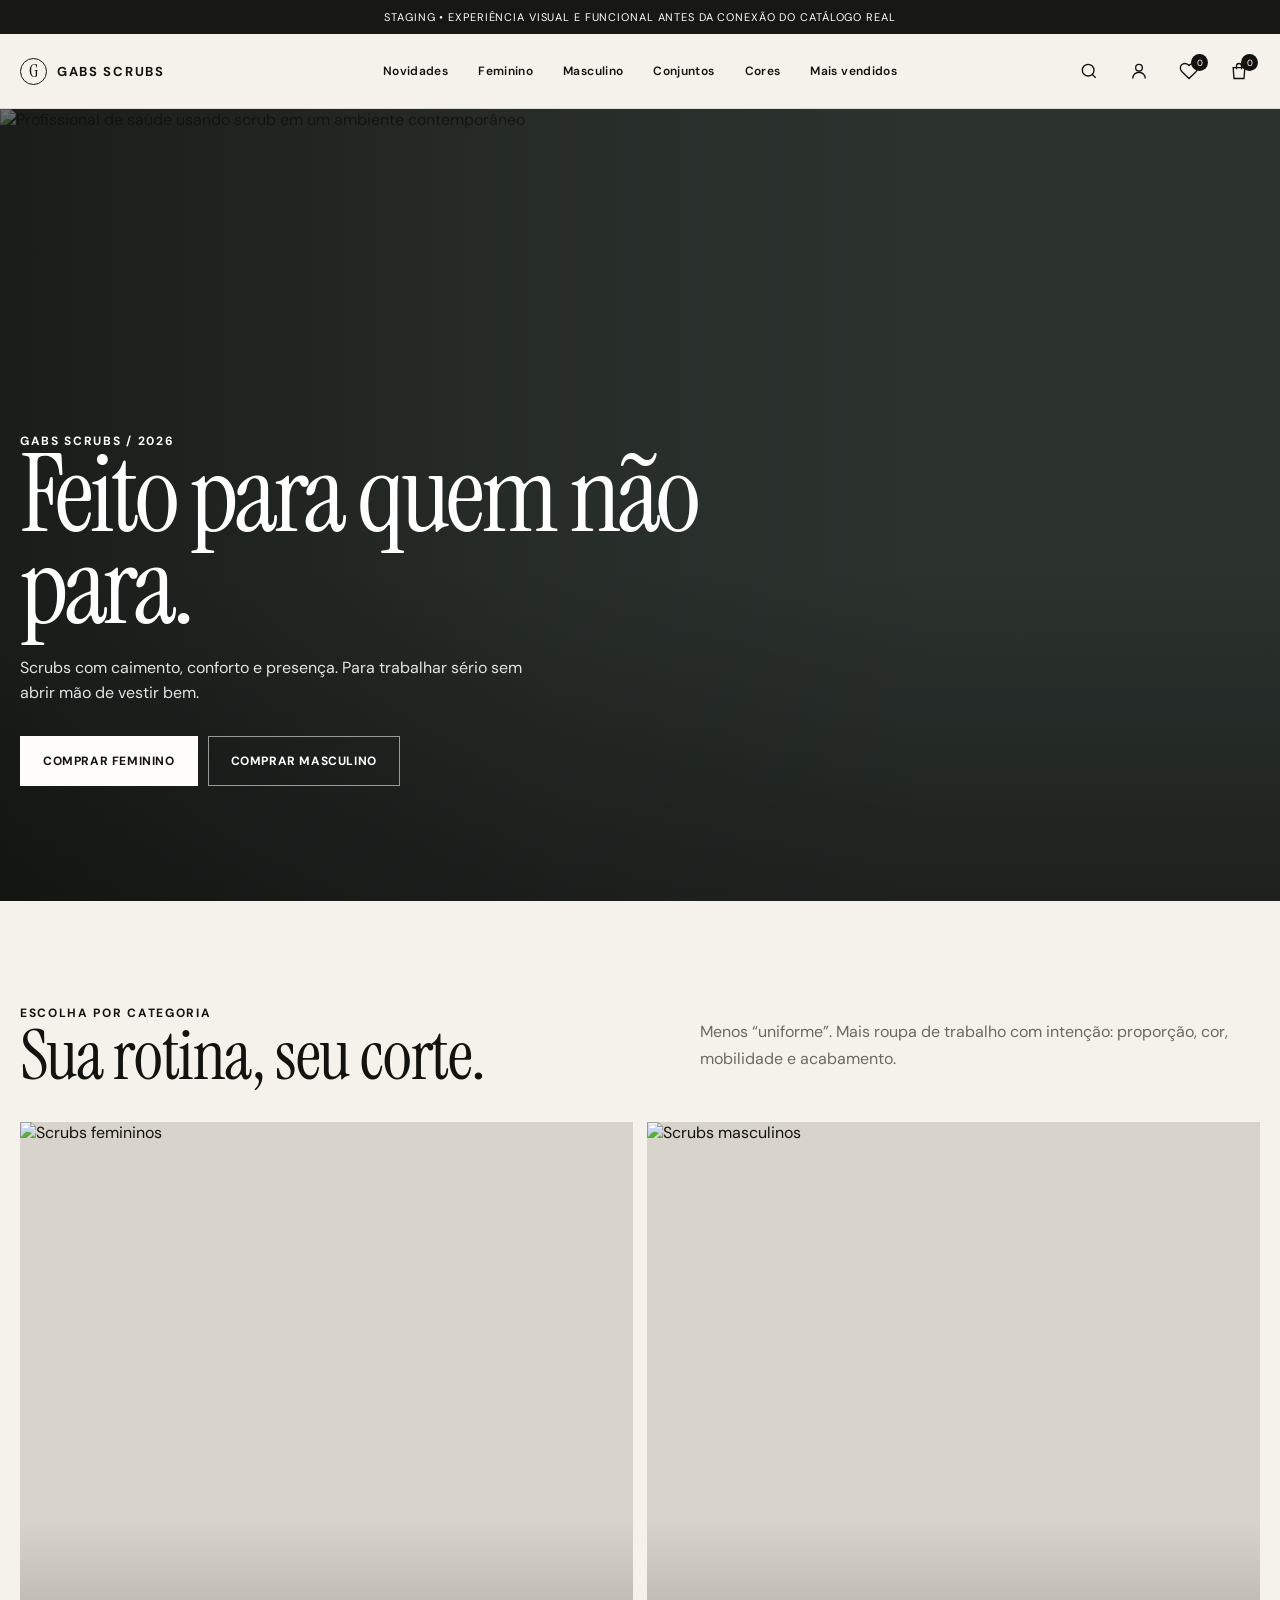
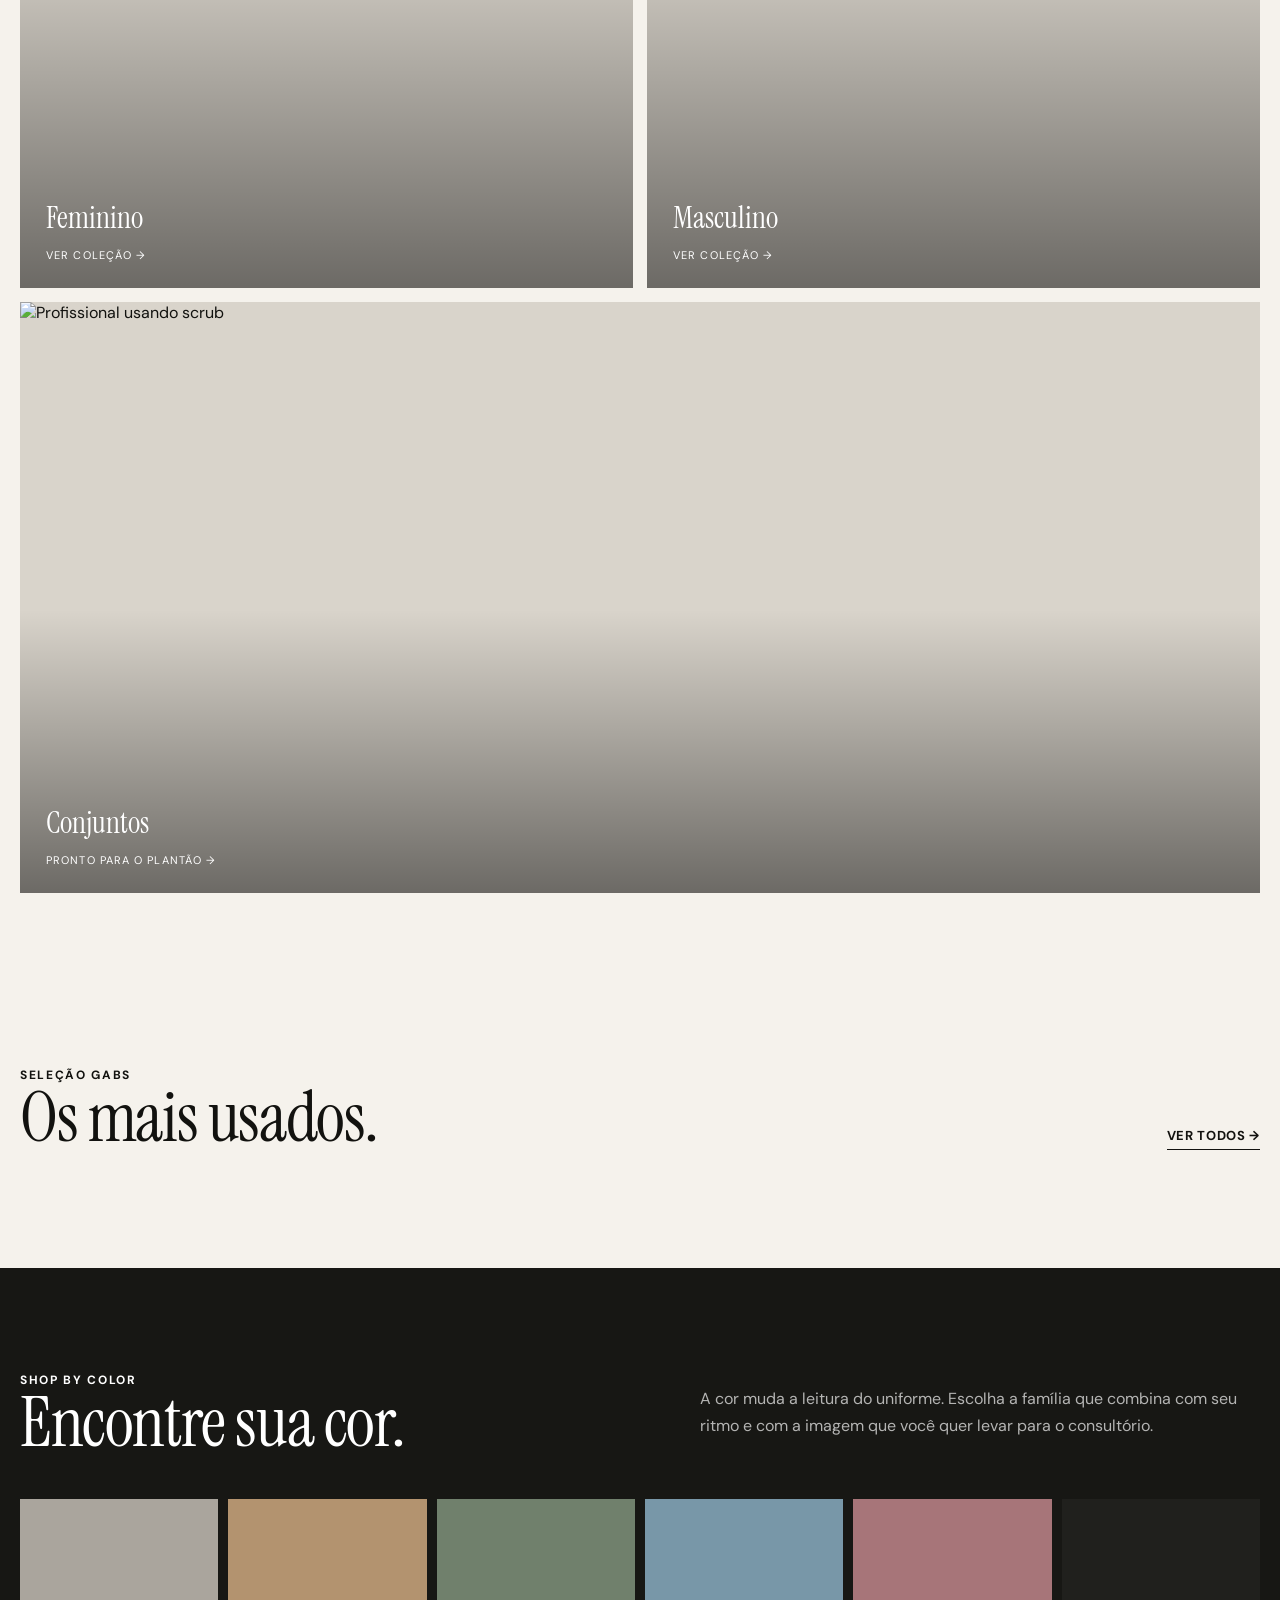
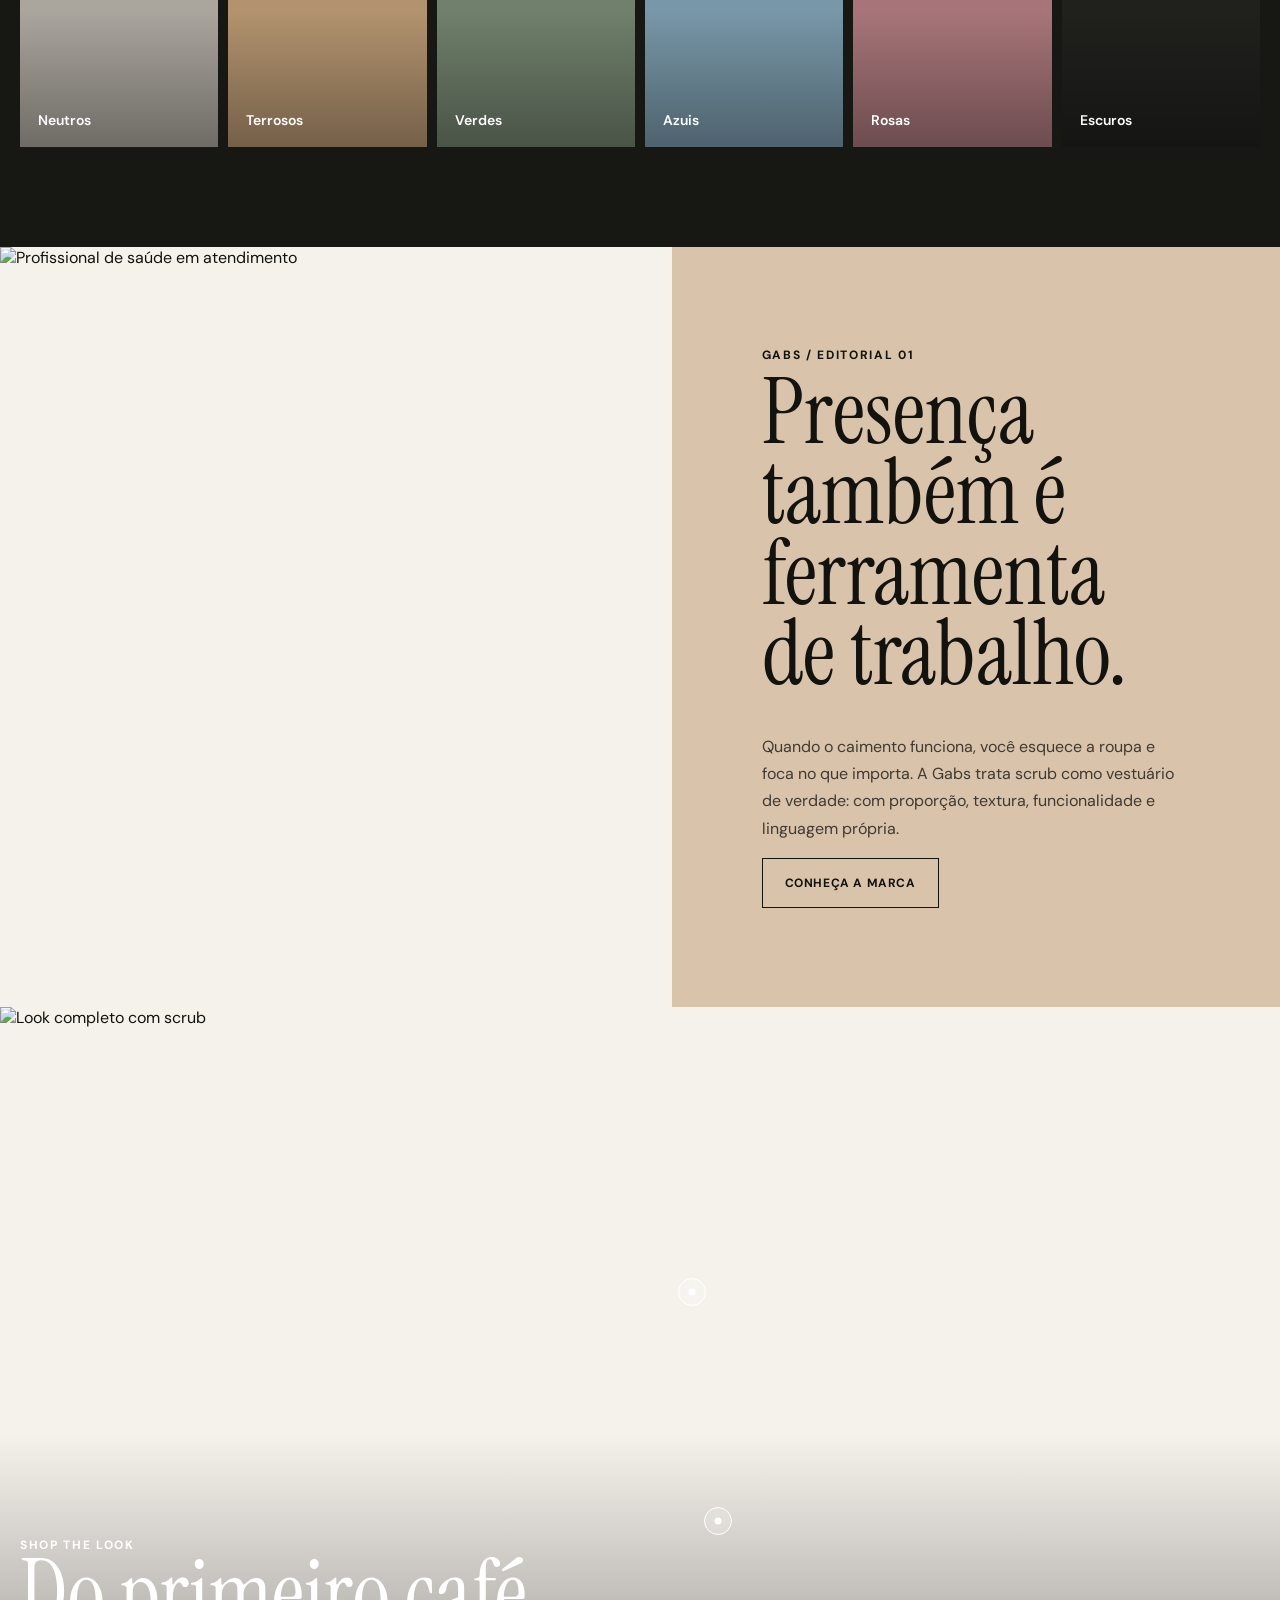
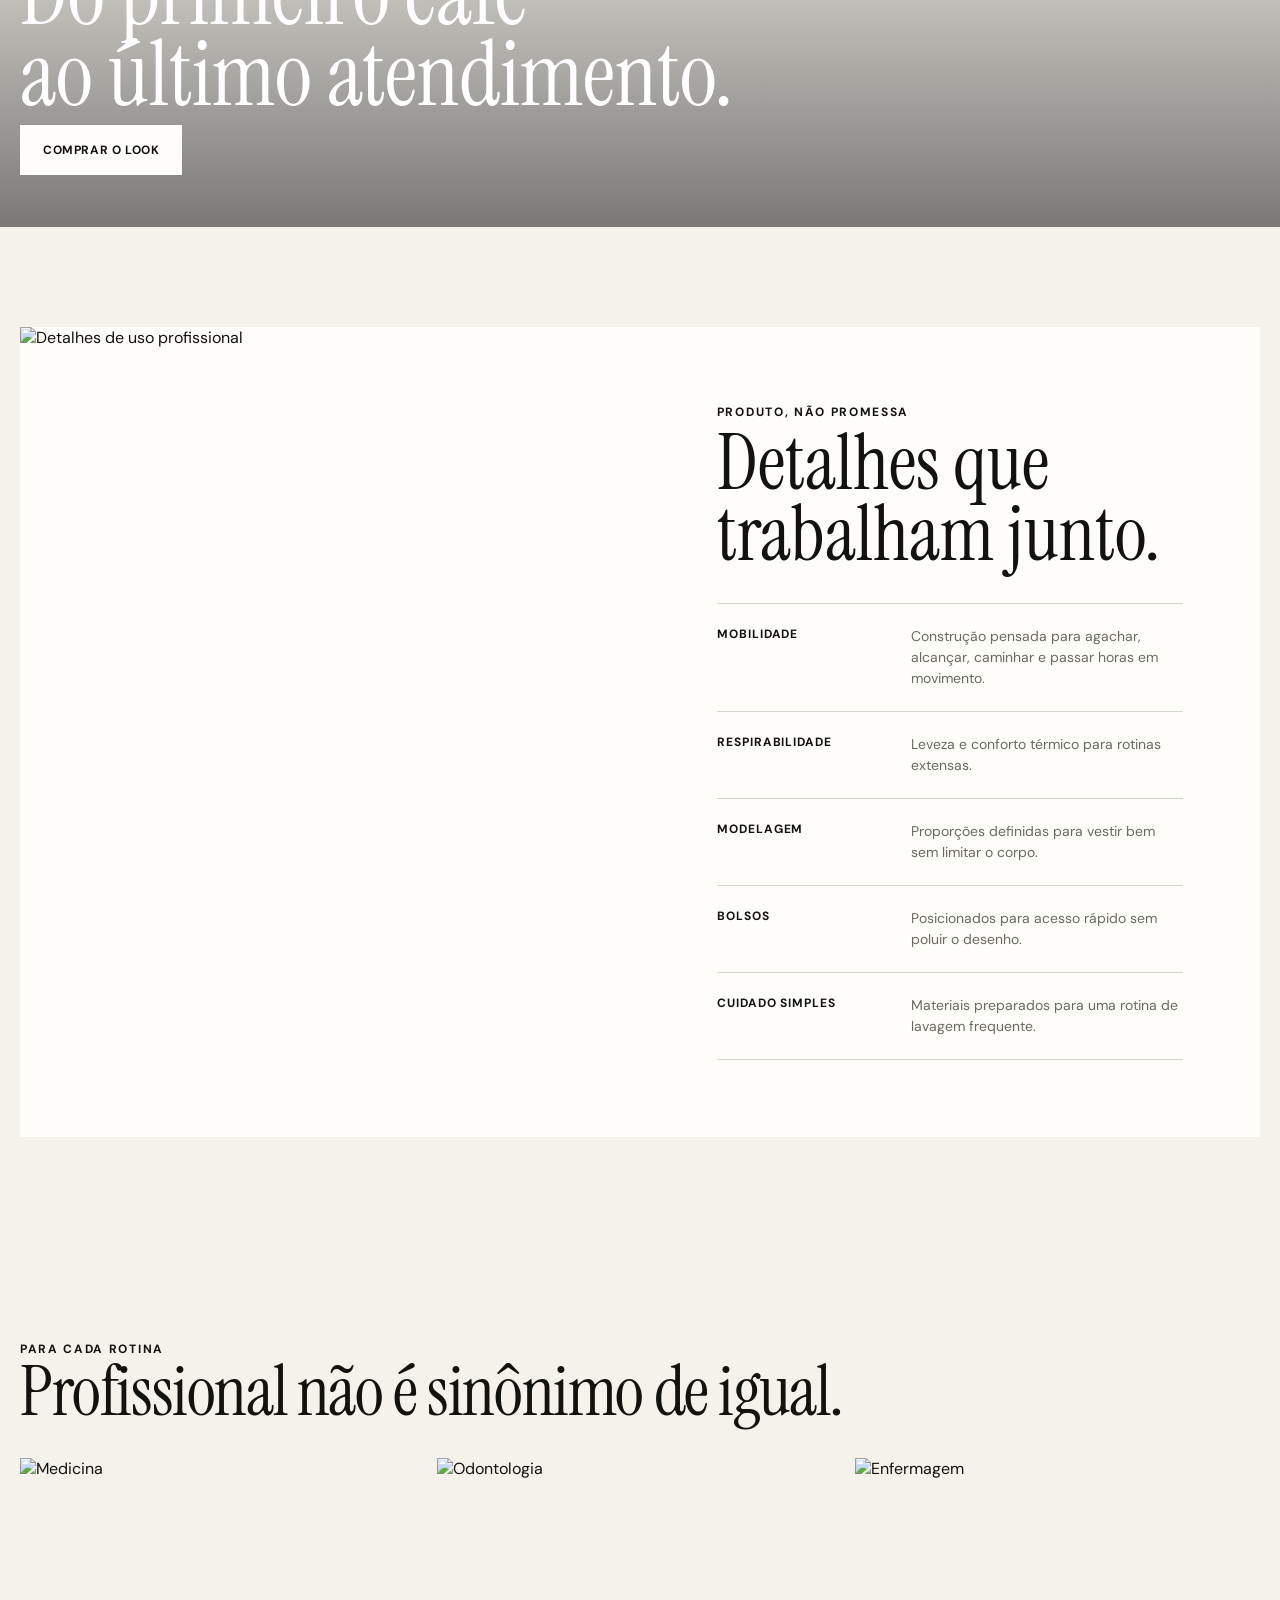
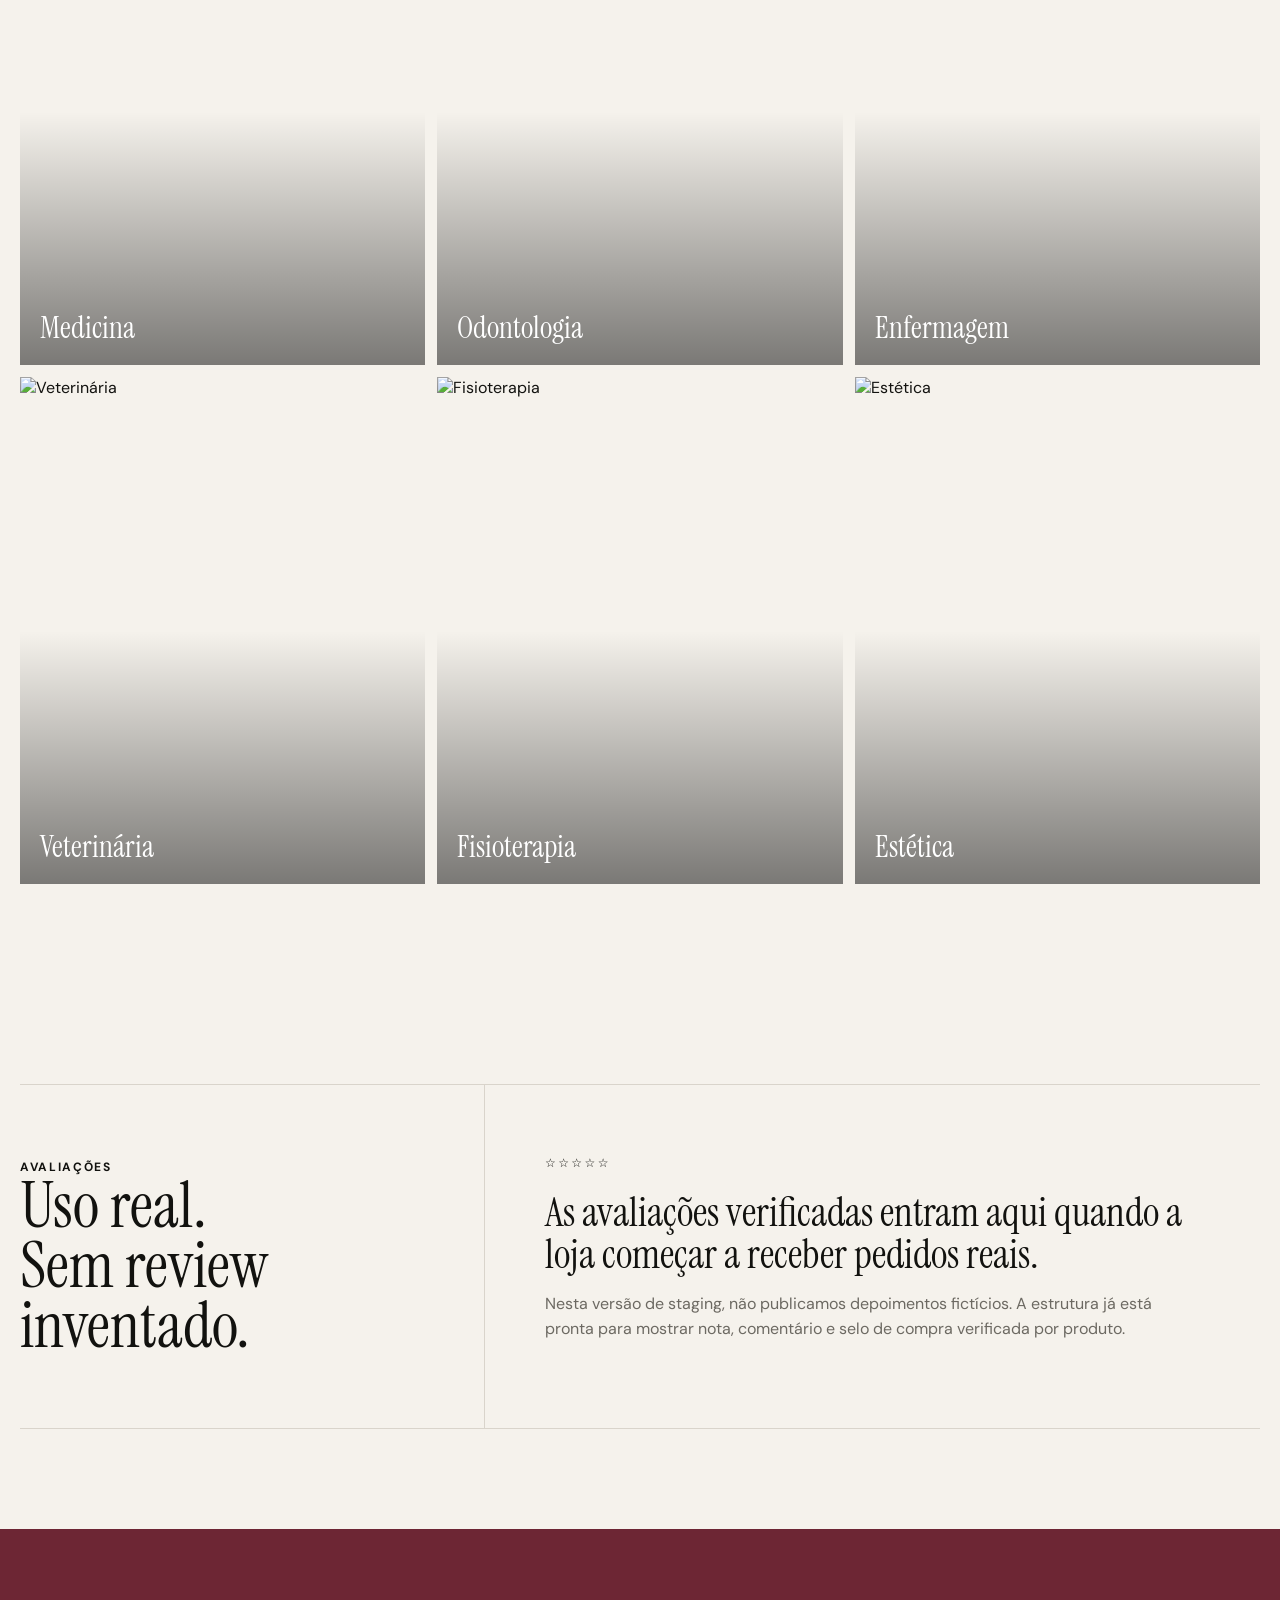
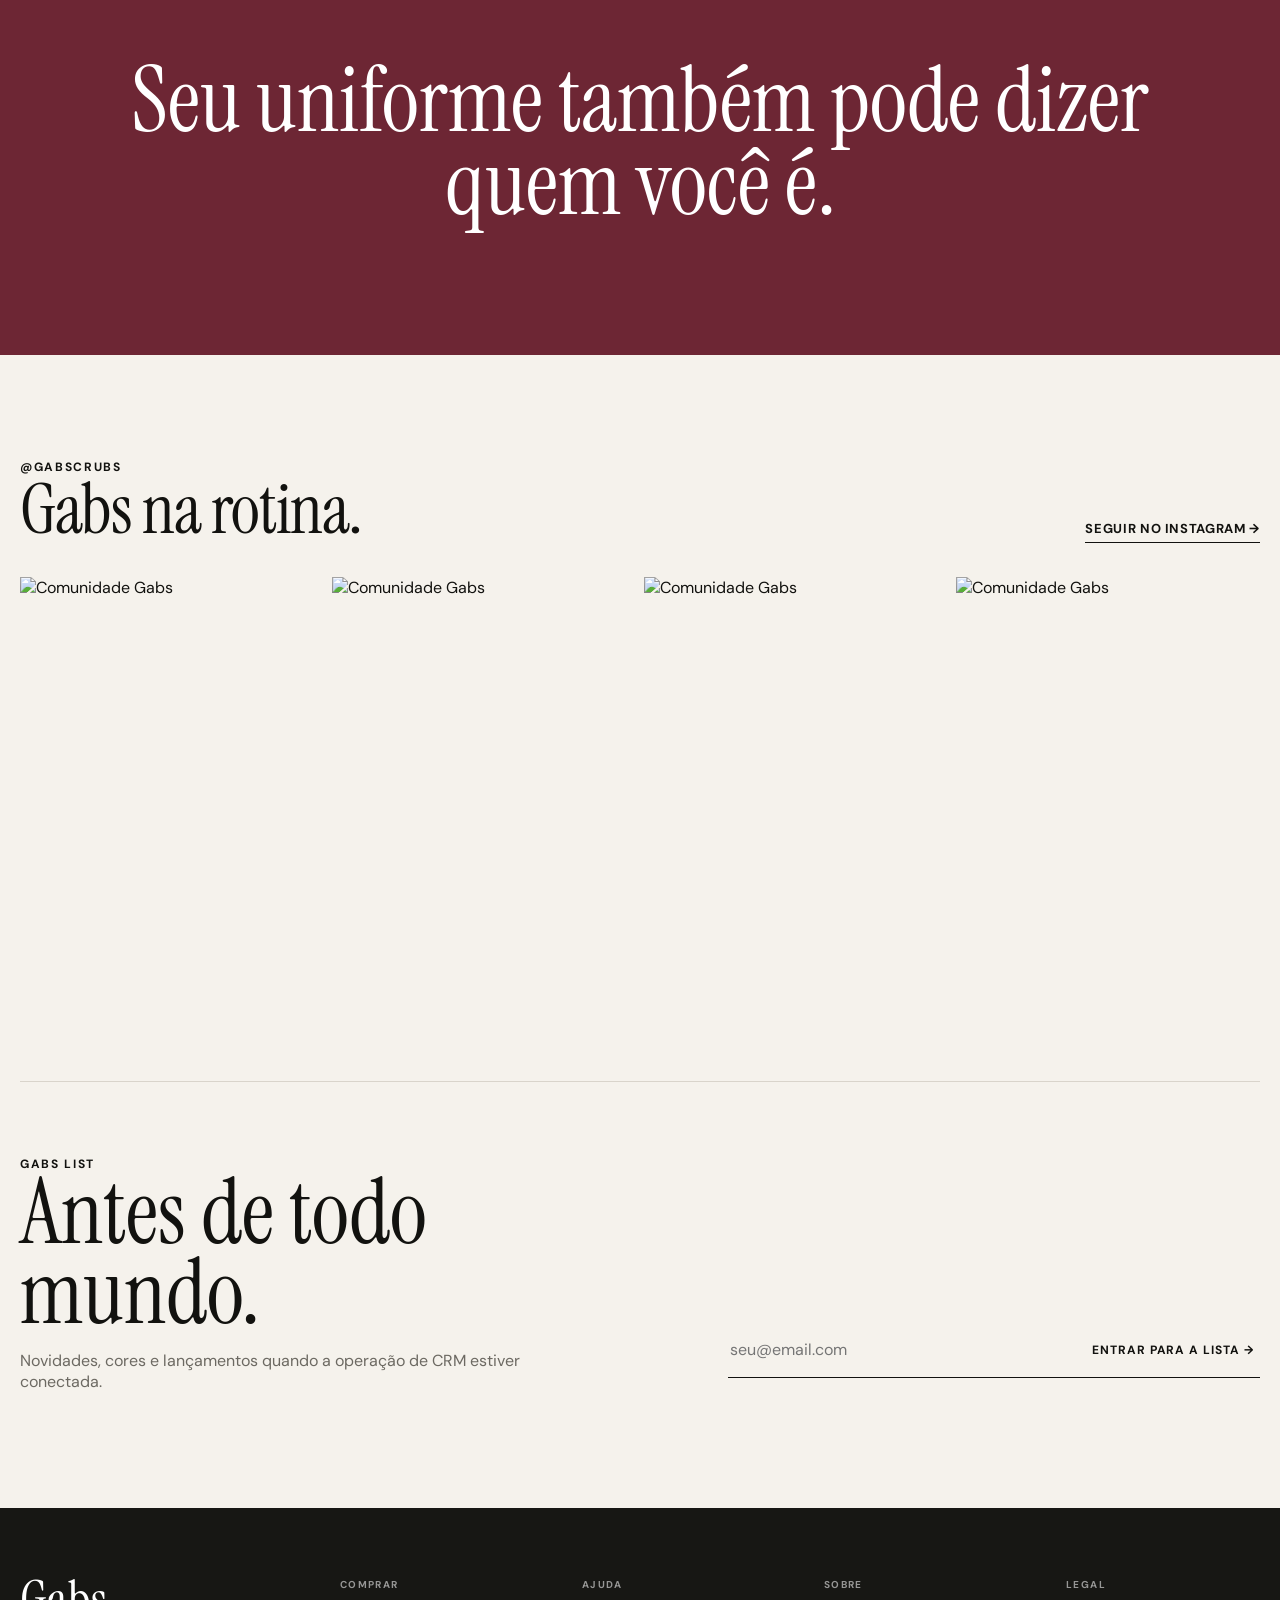
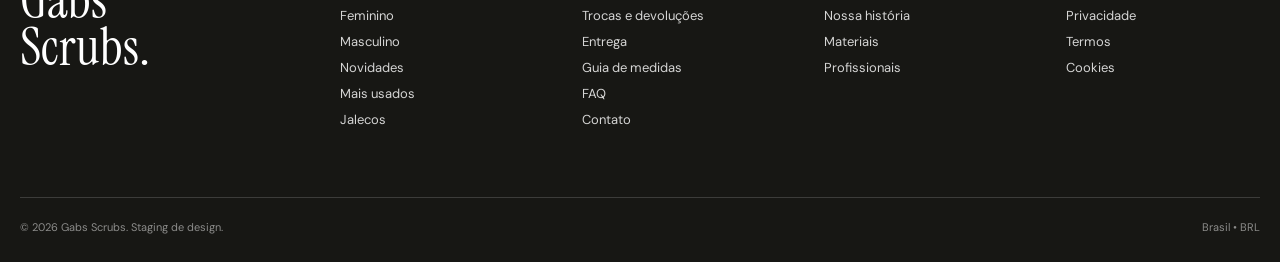
==== gabs-scrubs/index.html @ 89971e90 "Complete Gabs Scrubs GitHub Pages preview" ====
<!doctype html><html lang="pt-BR"><head>
<meta charset="utf-8"><meta name="viewport" content="width=device-width,initial-scale=1"><meta name="theme-color" content="#f5f2ec">
<title>Gabs Scrubs — Scrubs com linguagem de moda</title><meta name="description" content="Gabs Scrubs. Scrubs premium com design contemporâneo, conforto e presença profissional."><meta name="robots" content="noindex,nofollow">
<meta property="og:title" content="Gabs Scrubs"><meta property="og:description" content="Scrubs com linguagem de moda."><meta property="og:type" content="website">
<link rel="stylesheet" href="styles.css"><script defer src="products.js"></script><script defer src="app.js"></script>
<script type="application/ld+json">{"@context":"https://schema.org","@type":"Organization","name":"Gabs Scrubs","sameAs":["https://www.instagram.com/gabscrubs"]}</script>
</head><body>
<div class="announcement">STAGING • experiência visual e funcional antes da conexão do catálogo real</div>
<header class="site-header"><div class="container header-inner">
  <a class="logo" href="index.html"><span class="logo-mark">G</span><span class="logo-word">GABS SCRUBS</span></a>
  <nav class="nav" aria-label="Principal"><a href="feminino.html">Novidades</a><div class="nav-dropdown"><button>Feminino</button><div class="mega-menu"><div class="container mega-grid"><div class="mega-col"><h4>Comprar</h4><a href="feminino.html">Scrubs</a><a href="feminino.html">Tops</a><a href="feminino.html">Calças</a><a href="feminino.html">Conjuntos</a><a href="feminino.html">Jalecos</a></div><div class="mega-col"><h4>Por modelagem</h4><a href="feminino.html">Slim</a><a href="feminino.html">Straight</a><a href="feminino.html">Relaxed</a></div><div class="mega-col"><h4>Por cor</h4><div class="mega-swatches"><span class="mega-swatch" style="background:#171717"></span><span class="mega-swatch" style="background:#233244"></span><span class="mega-swatch" style="background:#889886"></span><span class="mega-swatch" style="background:#6d2634"></span><span class="mega-swatch" style="background:#c9ad86"></span></div></div><a class="mega-feature" href="feminino.html"><img src="https://images.unsplash.com/photo-1666887360684-8082fc98ebd2?auto=format&fit=crop&q=80&w=900" alt="Profissional usando scrub"><span>Ver coleção feminina →</span></a></div></div></div><a href="masculino.html">Masculino</a><a href="#conjuntos">Conjuntos</a><a href="#cores">Cores</a><a href="#mais-usados">Mais vendidos</a></nav>
  <div class="header-actions"><button class="icon-btn mobile-menu-btn" id="mobile-menu-open" aria-label="Menu"></button><button class="icon-btn search-open" aria-label="Buscar"></button><button class="icon-btn account" aria-label="Conta"></button><button class="icon-btn wishlist" aria-label="Favoritos"></button><button class="icon-btn cart-open" aria-label="Sacola"></button></div>
</div></header>
<script>document.addEventListener('DOMContentLoaded',()=>{const acts=document.querySelectorAll('.header-actions .icon-btn'); acts.forEach(b=>{if(b.classList.contains('search-open'))b.innerHTML=icon('search'); else if(b.classList.contains('account'))b.innerHTML=icon('user'); else if(b.classList.contains('wishlist'))b.innerHTML=icon('heart')+'<span class="badge wish-badge">0</span>'; else if(b.classList.contains('cart-open'))b.innerHTML=icon('bag')+'<span class="badge cart-badge">0</span>'; else if(b.classList.contains('mobile-menu-btn'))b.innerHTML=icon('menu');});});</script>

<main>
<section class="hero"><img src="https://images.unsplash.com/photo-1666887360684-8082fc98ebd2?auto=format&fit=crop&q=90&w=2200" alt="Profissional de saúde usando scrub em um ambiente contemporâneo"><div class="container hero-content"><span class="eyebrow">Gabs Scrubs / 2026</span><h1>Feito para quem não para.</h1><p>Scrubs com caimento, conforto e presença. Para trabalhar sério sem abrir mão de vestir bem.</p><div class="hero-actions"><a class="btn light" href="feminino.html">Comprar feminino</a><a class="btn ghost-light" href="masculino.html">Comprar masculino</a></div></div></section>

<section class="section" id="conjuntos"><div class="container"><div class="section-head"><div><span class="eyebrow">Escolha por categoria</span><h2 class="section-title">Sua rotina, seu corte.</h2></div><p class="section-kicker">Menos “uniforme”. Mais roupa de trabalho com intenção: proporção, cor, mobilidade e acabamento.</p></div><div class="categories">
<a class="category-tile" href="feminino.html"><img src="https://images.unsplash.com/photo-1765896387398-1e1ae8d2eb85?auto=format&fit=crop&q=86&w=1200" alt="Scrubs femininos"><div class="tile-copy"><h3>Feminino</h3><span>Ver coleção →</span></div></a>
<a class="category-tile" href="masculino.html"><img src="https://images.unsplash.com/photo-1642976482503-3f67b345dbac?auto=format&fit=crop&q=86&w=1200" alt="Scrubs masculinos"><div class="tile-copy"><h3>Masculino</h3><span>Ver coleção →</span></div></a>
<a class="category-tile wide" href="feminino.html"><img src="https://images.unsplash.com/photo-1769072610024-5b8a50f05c73?auto=format&fit=crop&q=86&w=1800" alt="Profissional usando scrub"><div class="tile-copy"><h3>Conjuntos</h3><span>Pronto para o plantão →</span></div></a>
</div></div></section>

<section class="section tight" id="mais-usados"><div class="container"><div class="section-head"><div><span class="eyebrow">Seleção Gabs</span><h2 class="section-title">Os mais usados.</h2></div><a class="link-arrow" href="feminino.html">Ver todos →</a></div><div class="product-scroller" id="best-sellers"></div></div></section>

<section class="section color-section" id="cores"><div class="container"><div class="section-head"><div><span class="eyebrow">Shop by color</span><h2 class="section-title">Encontre sua cor.</h2></div><p class="section-kicker">A cor muda a leitura do uniforme. Escolha a família que combina com seu ritmo e com a imagem que você quer levar para o consultório.</p></div><div class="color-grid"><button class="color-family" data-color-family="Stone" style="--family:#aaa59d"><span>Neutros</span></button><button class="color-family" data-color-family="Sand" style="--family:#b3936f"><span>Terrosos</span></button><button class="color-family" data-color-family="Sage" style="--family:#70806c"><span>Verdes</span></button><button class="color-family" data-color-family="Sky" style="--family:#7897a8"><span>Azuis</span></button><button class="color-family" data-color-family="Rose" style="--family:#a77579"><span>Rosas</span></button><button class="color-family" data-color-family="Preto" style="--family:#20201d"><span>Escuros</span></button></div></div></section>

<section class="editorial-split"><div class="editorial-media"><img src="https://images.unsplash.com/photo-1631217868264-e5b90bb7e133?auto=format&fit=crop&q=88&w=1400" alt="Profissional de saúde em atendimento"></div><div class="editorial-copy"><span class="eyebrow">Gabs / Editorial 01</span><h2>Presença também é ferramenta de trabalho.</h2><p>Quando o caimento funciona, você esquece a roupa e foca no que importa. A Gabs trata scrub como vestuário de verdade: com proporção, textura, funcionalidade e linguagem própria.</p><a class="btn outline" href="#manifesto">Conheça a marca</a></div></section>

<section class="look"><img src="https://images.unsplash.com/photo-1769072610024-5b8a50f05c73?auto=format&fit=crop&q=90&w=2100" alt="Look completo com scrub"><div class="look-copy"><span class="eyebrow">Shop the look</span><h2>Do primeiro café<br>ao último atendimento.</h2><a class="btn light" href="produto.html?slug=gabs-core-masculino">Comprar o look</a></div><button class="hotspot" style="left:53%;top:33%" aria-label="Ver top"><span class="hotspot-card"><strong>Top Gabs Core</strong><span>R$ 149</span></span></button><button class="hotspot" style="left:55%;top:61%" aria-label="Ver calça"><span class="hotspot-card"><strong>Calça Gabs Core</strong><span>R$ 159</span></span></button></section>

<section class="section"><div class="container tech"><div class="tech-media"><img src="https://images.unsplash.com/photo-1588776814546-daab30f310ce?auto=format&fit=crop&q=86&w=1200" alt="Detalhes de uso profissional"></div><div class="tech-copy"><span class="eyebrow">Produto, não promessa</span><h2>Detalhes que trabalham junto.</h2><div class="tech-list"><div class="tech-item"><strong>Mobilidade</strong><span>Construção pensada para agachar, alcançar, caminhar e passar horas em movimento.</span></div><div class="tech-item"><strong>Respirabilidade</strong><span>Leveza e conforto térmico para rotinas extensas.</span></div><div class="tech-item"><strong>Modelagem</strong><span>Proporções definidas para vestir bem sem limitar o corpo.</span></div><div class="tech-item"><strong>Bolsos</strong><span>Posicionados para acesso rápido sem poluir o desenho.</span></div><div class="tech-item"><strong>Cuidado simples</strong><span>Materiais preparados para uma rotina de lavagem frequente.</span></div></div></div></div></section>

<section class="section"><div class="container"><div class="section-head"><div><span class="eyebrow">Para cada rotina</span><h2 class="section-title">Profissional não é sinônimo de igual.</h2></div></div><div class="professions"><a class="profession" href="feminino.html"><img src="https://images.unsplash.com/photo-1631217868264-e5b90bb7e133?auto=format&fit=crop&q=80&w=900" alt="Medicina"><span>Medicina</span></a><a class="profession" href="feminino.html"><img src="https://images.unsplash.com/photo-1588776814546-daab30f310ce?auto=format&fit=crop&q=80&w=900" alt="Odontologia"><span>Odontologia</span></a><a class="profession" href="feminino.html"><img src="https://images.unsplash.com/photo-1765896387398-1e1ae8d2eb85?auto=format&fit=crop&q=80&w=900" alt="Enfermagem"><span>Enfermagem</span></a><a class="profession" href="masculino.html"><img src="https://images.unsplash.com/photo-1769072610024-5b8a50f05c73?auto=format&fit=crop&q=80&w=900" alt="Veterinária"><span>Veterinária</span></a><a class="profession" href="feminino.html"><img src="https://images.unsplash.com/photo-1666887360684-8082fc98ebd2?auto=format&fit=crop&q=80&w=900" alt="Fisioterapia"><span>Fisioterapia</span></a><a class="profession" href="feminino.html"><img src="https://images.unsplash.com/photo-1631217868264-e5b90bb7e133?auto=format&fit=crop&q=80&w=900" alt="Estética"><span>Estética</span></a></div></div></section>

<section class="section"><div class="container review-strip"><div class="review-side"><span class="eyebrow">Avaliações</span><h2>Uso real.<br>Sem review inventado.</h2></div><div class="review-main"><div class="empty-proof"><div class="stars">☆☆☆☆☆</div><h3>As avaliações verificadas entram aqui quando a loja começar a receber pedidos reais.</h3><p>Nesta versão de staging, não publicamos depoimentos fictícios. A estrutura já está pronta para mostrar nota, comentário e selo de compra verificada por produto.</p></div></div></div></section>

<section class="manifesto" id="manifesto"><div class="container"><p>Seu uniforme também pode dizer quem você é.</p></div></section>

<section class="section"><div class="container"><div class="section-head"><div><span class="eyebrow">@gabscrubs</span><h2 class="section-title">Gabs na rotina.</h2></div><a class="link-arrow" href="https://www.instagram.com/gabscrubs" target="_blank" rel="noopener">Seguir no Instagram →</a></div><div class="instagram-grid"><a href="https://www.instagram.com/gabscrubs" target="_blank"><img src="https://images.unsplash.com/photo-1666887360684-8082fc98ebd2?auto=format&fit=crop&q=75&w=700" alt="Comunidade Gabs"></a><a href="https://www.instagram.com/gabscrubs" target="_blank"><img src="https://images.unsplash.com/photo-1765896387398-1e1ae8d2eb85?auto=format&fit=crop&q=75&w=700" alt="Comunidade Gabs"></a><a href="https://www.instagram.com/gabscrubs" target="_blank"><img src="https://images.unsplash.com/photo-1642976482503-3f67b345dbac?auto=format&fit=crop&q=75&w=700" alt="Comunidade Gabs"></a><a href="https://www.instagram.com/gabscrubs" target="_blank"><img src="https://images.unsplash.com/photo-1769072610024-5b8a50f05c73?auto=format&fit=crop&q=75&w=700" alt="Comunidade Gabs"></a></div></div></section>

<section class="section"><div class="container newsletter"><div><span class="eyebrow">Gabs list</span><h2>Antes de todo mundo.</h2><p>Novidades, cores e lançamentos quando a operação de CRM estiver conectada.</p></div><div><form class="newsletter-form" id="newsletter-form"><label class="sr-only" for="newsletter-email">E-mail</label><input id="newsletter-email" type="email" placeholder="seu@email.com" required><button type="submit">Entrar para a lista →</button></form><div class="form-note" id="newsletter-note"></div></div></div></section>
</main>

<footer><div class="container"><div class="footer-grid"><div class="footer-brand"><div class="footer-logo">Gabs<br>Scrubs.</div></div><div class="footer-col"><h4>Comprar</h4><a href="feminino.html">Feminino</a><a href="masculino.html">Masculino</a><a href="feminino.html">Novidades</a><a href="#mais-usados">Mais usados</a><a href="feminino.html">Jalecos</a></div><div class="footer-col"><h4>Ajuda</h4><a href="#">Trocas e devoluções</a><a href="#">Entrega</a><a href="#">Guia de medidas</a><a href="#">FAQ</a><a href="#">Contato</a></div><div class="footer-col"><h4>Sobre</h4><a href="#manifesto">Nossa história</a><a href="#">Materiais</a><a href="#">Profissionais</a></div><div class="footer-col"><h4>Legal</h4><a href="#">Privacidade</a><a href="#">Termos</a><a href="#">Cookies</a></div></div><div class="footer-bottom"><span>© 2026 Gabs Scrubs. Staging de design.</span><span>Brasil • BRL</span></div></div></footer>

<div class="overlay" id="cart-overlay"><aside class="drawer" role="dialog" aria-label="Sacola"><div class="drawer-head"><h3>Sua sacola <span class="cart-badge">0</span></h3><button class="drawer-close" id="cart-close">×</button></div><div class="cart-items" id="cart-items"></div><div class="cart-foot" id="cart-foot"><div class="cart-row"><span>Subtotal</span><strong id="cart-subtotal">R$ 0</strong></div><div class="progress"><span id="freight-progress"></span></div><div class="progress-copy" id="freight-copy"></div><button class="btn full" id="checkout-btn">Continuar para checkout</button><button class="btn outline full" style="margin-top:8px" id="continue-shopping" onclick="closeCart()">Continuar comprando</button></div></aside></div>
<div class="search-panel" id="search-panel"><div class="search-wrap"><div class="search-top"><input id="search-input" placeholder="Busque scrub, cor, modelagem…" aria-label="Busca"><button id="search-close">×</button></div><div class="search-results" id="search-results"></div></div></div>
<div class="mobile-drawer" id="mobile-menu"><div class="mobile-drawer-head"><a class="logo" href="index.html"><span class="logo-mark">G</span><span class="logo-word">GABS SCRUBS</span></a><button class="drawer-close" id="mobile-menu-close">×</button></div><nav><a href="feminino.html">Novidades</a><a href="feminino.html">Feminino</a><a href="masculino.html">Masculino</a><a href="#conjuntos">Conjuntos</a><a href="#cores">Cores</a><a href="#mais-usados">Mais usados</a></nav></div>
</body></html>
---- gabs-scrubs/styles.css ----
@import url('https://fonts.googleapis.com/css2?family=DM+Sans:wght@400;500;600;700&family=Instrument+Serif:ital@0;1&display=swap');:root{--bg:#f5f2ec;--paper:#fffdfa;--ink:#12120f;--muted:#6c6962;--line:#d9d4cb;--dark:#171714;--accent:#6d2634;--accent-soft:#efe2e4;--sage:#7f8d7a;--sand:#c9ad86;--radius:2px;--max:1440px;--header-h:74px}*{box-sizing:border-box}html{scroll-behavior:smooth}body{margin:0;font-family:'DM Sans',system-ui,-apple-system,sans-serif;background:var(--bg);color:var(--ink);-webkit-font-smoothing:antialiased}img{display:block;width:100%;height:100%;object-fit:cover}a{color:inherit;text-decoration:none}button,input,select{font:inherit}button{color:inherit}.sr-only{position:absolute;width:1px;height:1px;padding:0;margin:-1px;overflow:hidden;clip:rect(0,0,0,0);white-space:nowrap;border:0}.container{width:min(calc(100% - 40px),var(--max));margin-inline:auto}.eyebrow{font-size:12px;letter-spacing:.14em;text-transform:uppercase;font-weight:700}.serif{font-family:'Instrument Serif',Georgia,serif}.section-title{margin:0;font-size:clamp(36px,5.5vw,80px);line-height:.94;font-weight:400;letter-spacing:-.02em;font-family:'Instrument Serif',Georgia,serif}.section-kicker{max-width:560px;color:var(--muted);font-size:16px;line-height:1.65}.section-head{display:flex;align-items:flex-end;justify-content:space-between;gap:40px;margin-bottom:34px}.link-arrow{display:inline-flex;align-items:center;gap:10px;font-size:13px;font-weight:700;letter-spacing:.05em;text-transform:uppercase;border-bottom:1px solid var(--ink);padding-bottom:5px}.announcement{height:34px;background:var(--dark);color:#fff;display:flex;align-items:center;justify-content:center;text-align:center;font-size:11px;letter-spacing:.08em;text-transform:uppercase}.site-header{position:sticky;top:0;z-index:60;background:rgba(245,242,236,.94);backdrop-filter:blur(16px);border-bottom:1px solid rgba(18,18,15,.1)}.header-inner{height:var(--header-h);display:grid;grid-template-columns:1fr auto 1fr;align-items:center;gap:24px}.logo{display:inline-flex;align-items:center;gap:10px;width:max-content}.logo-mark{width:27px;height:27px;border:1px solid var(--ink);border-radius:50%;display:grid;place-items:center;font-family:'Instrument Serif',serif;font-size:18px}.logo-word{font-weight:700;letter-spacing:.13em;font-size:13px}.nav{display:flex;align-items:center;gap:30px}.nav>a,.nav-dropdown>button{border:0;background:none;padding:28px 0;font-size:12px;font-weight:600;letter-spacing:.03em;cursor:pointer}.header-actions{justify-self:end;display:flex;align-items:center;gap:8px}.icon-btn{width:42px;height:42px;display:grid;place-items:center;border:0;background:transparent;cursor:pointer;position:relative}.icon-btn svg{width:20px;height:20px;fill:none;stroke:currentColor;stroke-width:1.6}.badge{position:absolute;top:4px;right:2px;min-width:17px;height:17px;border-radius:20px;background:var(--ink);color:white;display:grid;place-items:center;font-size:9px;padding:0 4px}.mobile-menu-btn{display:none}.nav-dropdown{position:relative}.mega-menu{position:fixed;left:0;right:0;top:108px;background:var(--paper);border-bottom:1px solid var(--line);opacity:0;visibility:hidden;transform:translateY(-8px);transition:.2s ease;padding:34px 0 42px;box-shadow:0 24px 50px rgba(0,0,0,.06)}.nav-dropdown:hover .mega-menu,.nav-dropdown:focus-within .mega-menu{opacity:1;visibility:visible;transform:none}.mega-grid{display:grid;grid-template-columns:1.2fr 1fr 1fr 1.4fr;gap:50px}.mega-col h4{margin:0 0 16px;font-size:11px;letter-spacing:.12em;text-transform:uppercase}.mega-col a{display:block;padding:6px 0;color:#3d3b36;font-size:14px}.mega-col a:hover{color:var(--accent)}.mega-swatches{display:flex;gap:10px;flex-wrap:wrap}.mega-swatch{width:28px;height:28px;border-radius:50%;border:1px solid rgba(0,0,0,.16)}.mega-feature{min-height:180px;overflow:hidden;position:relative}.mega-feature img{position:absolute;inset:0}.mega-feature span{position:absolute;left:18px;bottom:16px;color:#fff;z-index:2;font-weight:600;font-size:13px}.mega-feature::after{content:'';position:absolute;inset:0;background:linear-gradient(180deg,transparent 40%,rgba(0,0,0,.55))}.hero{min-height:calc(100svh - 108px);position:relative;overflow:hidden;background:#2d3430}.hero img{position:absolute;inset:0;object-position:center 34%;filter:saturate(.84) contrast(.96)}.hero::after{content:'';position:absolute;inset:0;background:linear-gradient(90deg,rgba(12,12,10,.58) 0%,rgba(12,12,10,.18) 44%,rgba(12,12,10,.05) 72%),linear-gradient(0deg,rgba(0,0,0,.34),transparent 42%)}.hero-content{position:relative;z-index:2;min-height:inherit;display:flex;flex-direction:column;justify-content:flex-end;align-items:flex-start;padding:clamp(50px,9vw,128px) 0;color:white}.hero h1{margin:0;max-width:740px;font-family:'Instrument Serif',Georgia,serif;font-size:clamp(62px,8.5vw,128px);font-weight:400;line-height:.84;letter-spacing:-.035em}.hero p{max-width:520px;font-size:16px;line-height:1.55;margin:24px 0 30px;color:rgba(255,255,255,.88)}.hero-actions{display:flex;gap:10px;flex-wrap:wrap}.btn{min-height:50px;padding:0 22px;border:1px solid var(--ink);background:var(--ink);color:white;display:inline-flex;align-items:center;justify-content:center;font-size:12px;font-weight:700;letter-spacing:.05em;text-transform:uppercase;cursor:pointer;transition:.18s ease}.btn:hover{background:#2b2b26}.btn.light{background:var(--paper);color:var(--ink);border-color:var(--paper)}.btn.ghost-light{background:transparent;color:white;border-color:rgba(255,255,255,.55)}.btn.outline{background:transparent;color:var(--ink)}.btn.full{width:100%}.btn[disabled]{opacity:.45;cursor:not-allowed}.section{padding:100px 0}.section.tight{padding:70px 0}.categories{display:grid;grid-template-columns:repeat(2,1fr);gap:14px}.category-tile{aspect-ratio:4/5;position:relative;overflow:hidden;background:#d9d4cb}.category-tile.wide{grid-column:span 2;aspect-ratio:2.1/1}.category-tile img{transition:transform .6s cubic-bezier(.2,.7,.2,1)}.category-tile:hover img{transform:scale(1.025)}.category-tile::after{content:'';position:absolute;inset:0;background:linear-gradient(0deg,rgba(0,0,0,.50),transparent 48%)}.tile-copy{position:absolute;z-index:2;left:26px;bottom:24px;color:white}.tile-copy h3{margin:0 0 6px;font-size:30px;font-family:'Instrument Serif',serif;font-weight:400}.tile-copy span{font-size:11px;text-transform:uppercase;letter-spacing:.1em}.product-scroller{display:grid;grid-auto-flow:column;grid-auto-columns:minmax(265px,23vw);gap:14px;overflow-x:auto;padding-bottom:14px;scrollbar-width:thin;scroll-snap-type:x proximity}.product-card{min-width:0;scroll-snap-align:start}.product-media{position:relative;aspect-ratio:4/5;overflow:hidden;background:#e6e1d8}.product-media img{position:absolute;inset:0;transition:opacity .28s ease,transform .45s ease}.product-media img.secondary{opacity:0}.product-card:hover .product-media img.secondary{opacity:1}.product-card:hover .product-media img.primary{opacity:0}.product-card:hover .product-media img{transform:scale(1.015)}.product-media .wish{position:absolute;z-index:3;top:10px;right:10px;width:38px;height:38px;border:0;background:rgba(255,255,255,.82);border-radius:50%;display:grid;place-items:center;cursor:pointer}.product-media .wish svg{width:18px;height:18px;fill:none;stroke:var(--ink);stroke-width:1.5}.product-media .wish.active svg{fill:var(--ink)}.product-info{padding:14px 2px 4px}.product-row{display:flex;gap:16px;align-items:flex-start;justify-content:space-between}.product-name{margin:0;font-size:14px;font-weight:600}.fit{color:var(--muted);font-size:12px;margin-top:4px}.price{font-size:14px;font-weight:600;white-space:nowrap}.installments{font-size:11px;color:var(--muted);margin-top:3px}.swatches{display:flex;gap:8px;flex-wrap:wrap;margin-top:12px}.swatch{width:18px;height:18px;border-radius:50%;border:1px solid rgba(0,0,0,.18);cursor:pointer;padding:0;background:var(--swatch);outline-offset:3px}.swatch.active{outline:1px solid var(--ink)}.color-section{background:var(--dark);color:white}.color-section .section-kicker{color:rgba(255,255,255,.68)}.color-grid{display:grid;grid-template-columns:repeat(6,1fr);gap:10px;margin-top:44px}.color-family{aspect-ratio:1/1.25;position:relative;padding:18px;display:flex;align-items:flex-end;overflow:hidden;cursor:pointer;border:0;color:inherit;text-align:left}.color-family::before{content:'';position:absolute;inset:0;background:var(--family);transition:transform .35s ease}.color-family:hover::before{transform:scale(1.03)}.color-family::after{content:'';position:absolute;inset:0;background:linear-gradient(0deg,rgba(0,0,0,.35),transparent 55%)}.color-family span{position:relative;z-index:2;font-size:14px;font-weight:600}.editorial-split{display:grid;grid-template-columns:1.05fr .95fr;min-height:760px}.editorial-media{min-height:600px}.editorial-copy{background:#d9c3aa;padding:clamp(40px,7vw,110px);display:flex;flex-direction:column;justify-content:center;align-items:flex-start}.editorial-copy h2{margin:10px 0 22px;font-size:clamp(52px,7vw,98px);line-height:.9;font-weight:400;font-family:'Instrument Serif',serif}.editorial-copy p{max-width:520px;line-height:1.7;color:#3f3a33}.look{position:relative;min-height:820px;overflow:hidden}.look>img{position:absolute;inset:0;object-position:center 40%}.look::after{content:'';position:absolute;inset:0;background:linear-gradient(0deg,rgba(0,0,0,.5),transparent 48%)}.look-copy{position:absolute;z-index:3;left:max(20px,calc((100% - var(--max))/2));bottom:52px;color:#fff}.look-copy h2{margin:0 0 10px;font-family:'Instrument Serif',serif;font-size:clamp(50px,7vw,90px);font-weight:400;line-height:.9}.hotspot{position:absolute;z-index:5;width:28px;height:28px;border-radius:50%;border:1px solid white;background:rgba(255,255,255,.18);backdrop-filter:blur(8px);cursor:pointer}.hotspot::before{content:'';position:absolute;width:7px;height:7px;border-radius:50%;background:white;left:50%;top:50%;transform:translate(-50%,-50%)}.hotspot-card{position:absolute;min-width:200px;background:var(--paper);color:var(--ink);padding:13px 14px;left:36px;top:-12px;opacity:0;transform:translateX(-5px);visibility:hidden;transition:.2s;box-shadow:0 12px 28px rgba(0,0,0,.14)}.hotspot:hover .hotspot-card,.hotspot:focus .hotspot-card{opacity:1;transform:none;visibility:visible}.hotspot-card strong,.hotspot-card span{display:block;font-size:12px}.hotspot-card span{color:var(--muted);margin-top:3px}.tech{display:grid;grid-template-columns:1fr 1fr;gap:0;background:var(--paper)}.tech-media{min-height:680px;overflow:hidden}.tech-copy{padding:clamp(36px,6vw,90px);display:flex;flex-direction:column;justify-content:center}.tech-copy h2{margin:8px 0 34px;font-family:'Instrument Serif',serif;font-size:clamp(48px,6vw,86px);line-height:.92;font-weight:400}.tech-list{border-top:1px solid var(--line)}.tech-item{padding:22px 0;border-bottom:1px solid var(--line);display:grid;grid-template-columns:170px 1fr;gap:24px}.tech-item strong{font-size:12px;letter-spacing:.08em;text-transform:uppercase}.tech-item span{color:var(--muted);font-size:14px;line-height:1.5}.professions{display:grid;grid-template-columns:repeat(3,1fr);gap:12px}.profession{position:relative;aspect-ratio:1/1.25;overflow:hidden}.profession::after{content:'';position:absolute;inset:0;background:linear-gradient(0deg,rgba(0,0,0,.5),transparent 50%)}.profession span{position:absolute;z-index:2;left:20px;bottom:18px;color:#fff;font-family:'Instrument Serif',serif;font-size:30px}.review-strip{display:grid;grid-template-columns:.75fr 1.25fr;border-top:1px solid var(--line);border-bottom:1px solid var(--line)}.review-side{padding:70px 50px 70px 0;border-right:1px solid var(--line)}.review-side h2{margin:0;font-family:'Instrument Serif',serif;font-size:64px;line-height:.94;font-weight:400}.review-main{padding:70px 0 70px 60px;display:flex;align-items:center}.empty-proof{max-width:650px}.empty-proof .stars{letter-spacing:.2em;font-size:12px}.empty-proof h3{font-family:'Instrument Serif',serif;font-size:40px;line-height:1.05;font-weight:400;margin:20px 0 12px}.empty-proof p{color:var(--muted);line-height:1.6}.manifesto{background:var(--accent);color:white;padding:130px 0;text-align:center}.manifesto p{max-width:1040px;margin:0 auto;font-family:'Instrument Serif',serif;font-size:clamp(48px,7vw,104px);line-height:.93}.instagram-grid{display:grid;grid-template-columns:repeat(4,1fr);gap:8px}.instagram-grid a{aspect-ratio:1/1;overflow:hidden;position:relative}.instagram-grid img{transition:transform .35s ease}.instagram-grid a:hover img{transform:scale(1.03)}.newsletter{display:grid;grid-template-columns:1.2fr 1fr;gap:70px;align-items:end;border-top:1px solid var(--line);padding-top:70px}.newsletter h2{margin:0;font-family:'Instrument Serif',serif;font-size:clamp(56px,7vw,96px);line-height:.9;font-weight:400}.newsletter p{color:var(--muted);max-width:500px}.newsletter-form{display:flex;border-bottom:1px solid var(--ink)}.newsletter-form input{flex:1;border:0;background:transparent;min-height:54px;outline:none}.newsletter-form button{border:0;background:transparent;cursor:pointer;font-weight:700;font-size:12px;letter-spacing:.08em;text-transform:uppercase}.form-note{min-height:20px;margin-top:10px;font-size:12px;color:var(--muted)}footer{background:var(--dark);color:#fff;padding:70px 0 28px}.footer-grid{display:grid;grid-template-columns:1.4fr repeat(4,1fr);gap:48px}.footer-logo{font-family:'Instrument Serif',serif;font-size:52px;line-height:.9}.footer-col h4{margin:0 0 16px;font-size:10px;letter-spacing:.14em;text-transform:uppercase;color:rgba(255,255,255,.55)}.footer-col a{display:block;margin:9px 0;font-size:13px;color:rgba(255,255,255,.82)}.footer-bottom{display:flex;justify-content:space-between;gap:30px;border-top:1px solid rgba(255,255,255,.16);margin-top:60px;padding-top:22px;color:rgba(255,255,255,.5);font-size:11px}.overlay{position:fixed;inset:0;z-index:90;background:rgba(0,0,0,.35);opacity:0;visibility:hidden;transition:.2s}.overlay.open{opacity:1;visibility:visible}.drawer{position:absolute;top:0;right:0;height:100%;width:min(460px,100%);background:var(--paper);transform:translateX(100%);transition:.28s ease;display:flex;flex-direction:column}.overlay.open .drawer{transform:none}.drawer-head{height:76px;display:flex;align-items:center;justify-content:space-between;border-bottom:1px solid var(--line);padding:0 22px}.drawer-head h3{margin:0;font-size:13px;letter-spacing:.08em;text-transform:uppercase}.drawer-close{border:0;background:none;font-size:28px;cursor:pointer}.cart-items{flex:1;overflow:auto;padding:18px 22px}.cart-item{display:grid;grid-template-columns:92px 1fr auto;gap:14px;padding:12px 0 18px;border-bottom:1px solid var(--line)}.cart-thumb{aspect-ratio:4/5;overflow:hidden;background:#e9e4db}.cart-meta strong{display:block;font-size:13px}.cart-meta span{display:block;font-size:11px;color:var(--muted);margin-top:4px}.qty{display:flex;align-items:center;gap:10px;margin-top:12px}.qty button{width:26px;height:26px;border:1px solid var(--line);background:none;cursor:pointer}.remove{background:none;border:0;font-size:11px;color:var(--muted);cursor:pointer;padding:0;margin-top:10px;text-decoration:underline}.cart-foot{border-top:1px solid var(--line);padding:18px 22px 22px;background:var(--paper)}.cart-row{display:flex;justify-content:space-between;margin-bottom:12px;font-size:13px}.progress{height:3px;background:#ddd7ce;margin:14px 0 8px}.progress span{display:block;height:100%;background:var(--ink);width:64%}.progress-copy{font-size:11px;color:var(--muted);margin-bottom:16px}.empty-cart{display:grid;place-items:center;height:100%;text-align:center;color:var(--muted);padding:50px}.search-panel{position:fixed;inset:0;z-index:95;background:rgba(245,242,236,.98);opacity:0;visibility:hidden;transition:.2s}.search-panel.open{opacity:1;visibility:visible}.search-wrap{width:min(900px,calc(100% - 40px));margin:90px auto 0}.search-top{display:flex;align-items:center;gap:20px;border-bottom:1px solid var(--ink)}.search-top input{flex:1;border:0;background:none;outline:none;height:76px;font-family:'Instrument Serif',serif;font-size:44px}.search-top button{border:0;background:none;font-size:28px;cursor:pointer}.search-results{padding-top:24px}.search-result{display:grid;grid-template-columns:80px 1fr auto;gap:14px;align-items:center;padding:10px 0;border-bottom:1px solid var(--line)}.search-result img{width:80px;aspect-ratio:4/5}.search-result strong{font-size:13px}.search-result span{font-size:12px;color:var(--muted)}.mobile-drawer{position:fixed;inset:0;z-index:100;background:var(--paper);transform:translateX(-100%);transition:.28s ease;padding:20px;overflow:auto}.mobile-drawer.open{transform:none}.mobile-drawer-head{display:flex;align-items:center;justify-content:space-between;margin-bottom:30px}.mobile-drawer nav a{display:block;font-family:'Instrument Serif',serif;font-size:42px;line-height:1.15;padding:9px 0;border-bottom:1px solid var(--line)}.page-hero{padding:74px 0 46px;border-bottom:1px solid var(--line)}.page-hero h1{margin:8px 0 12px;font-family:'Instrument Serif',serif;font-size:clamp(60px,8vw,110px);line-height:.85;font-weight:400}.page-hero p{max-width:650px;color:var(--muted)}.collection-toolbar{display:flex;justify-content:space-between;gap:20px;align-items:center;padding:18px 0;border-bottom:1px solid var(--line);position:sticky;top:108px;z-index:30;background:rgba(245,242,236,.96);backdrop-filter:blur(12px)}.filter-open{border:0;background:none;padding:8px 0;cursor:pointer;font-weight:600;font-size:12px;text-transform:uppercase;letter-spacing:.06em}.sort-select{border:0;background:transparent;outline:none;font-size:12px}.collection-layout{display:grid;grid-template-columns:220px 1fr;gap:38px;padding-top:28px}.filters{border-right:1px solid var(--line);padding-right:26px}.filter-group{padding:18px 0;border-bottom:1px solid var(--line)}.filter-group h4{margin:0 0 12px;font-size:11px;text-transform:uppercase;letter-spacing:.1em}.filter-group label{display:flex;align-items:center;gap:9px;padding:6px 0;font-size:13px;color:#4d4a44}.filter-colors{display:flex;flex-wrap:wrap;gap:10px}.collection-grid{display:grid;grid-template-columns:repeat(3,1fr);gap:28px 12px}.result-count{font-size:12px;color:var(--muted)}.breadcrumb{padding:16px 0;font-size:11px;color:var(--muted)}.pdp{display:grid;grid-template-columns:minmax(0,1.45fr) minmax(370px,.55fr);gap:34px}.gallery{display:grid;grid-template-columns:1fr 1fr;gap:8px}.gallery figure{margin:0;aspect-ratio:4/5;background:#e7e2d8;overflow:hidden}.gallery figure:first-child{grid-column:span 2;aspect-ratio:1/1.05}.purchase-panel{position:sticky;top:130px;align-self:start;padding:20px 4px 40px}.pdp-title{margin:0;font-family:'Instrument Serif',serif;font-size:54px;line-height:.92;font-weight:400}.pdp-fit{margin:12px 0 18px;color:var(--muted);font-size:13px}.rating{display:flex;align-items:center;gap:10px;font-size:12px;margin-bottom:22px}.pdp-price{font-size:18px;font-weight:600}.pdp-installments{font-size:12px;color:var(--muted);margin-top:4px}.option-block{margin-top:28px;padding-top:22px;border-top:1px solid var(--line)}.option-head{display:flex;justify-content:space-between;gap:20px;margin-bottom:14px;font-size:12px}.option-head strong{font-size:11px;letter-spacing:.08em;text-transform:uppercase}.option-head button{border:0;background:none;text-decoration:underline;cursor:pointer;font-size:11px}.pdp-swatches{display:flex;gap:10px;flex-wrap:wrap}.pdp-swatches button{width:38px;height:38px;border-radius:50%;border:1px solid rgba(0,0,0,.15);background:var(--swatch);cursor:pointer;outline-offset:3px}.pdp-swatches button.active{outline:1px solid var(--ink)}.sizes{display:grid;grid-template-columns:repeat(5,1fr);gap:8px}.size-btn{min-height:48px;border:1px solid var(--line);background:transparent;cursor:pointer}.size-btn.active{border-color:var(--ink);background:var(--ink);color:white}.shipping-box{display:flex;gap:8px;margin-top:14px}.shipping-box input{flex:1;min-width:0;height:46px;border:1px solid var(--line);background:var(--paper);padding:0 12px}.shipping-box button{height:46px;border:1px solid var(--ink);background:transparent;padding:0 16px;cursor:pointer}.shipping-note{font-size:11px;color:var(--muted);min-height:18px;margin-top:8px}.accordion{border-top:1px solid var(--line);margin-top:30px}.accordion details{border-bottom:1px solid var(--line);padding:18px 0}.accordion summary{cursor:pointer;list-style:none;display:flex;justify-content:space-between;font-size:12px;font-weight:600}.accordion p{color:var(--muted);font-size:13px;line-height:1.65}.mobile-atc{display:none}.modal{position:fixed;inset:0;z-index:110;background:rgba(0,0,0,.48);display:grid;place-items:center;opacity:0;visibility:hidden;transition:.2s;padding:20px}.modal.open{opacity:1;visibility:visible}.modal-box{width:min(760px,100%);max-height:90vh;overflow:auto;background:var(--paper);padding:28px}.modal-head{display:flex;justify-content:space-between;align-items:center;margin-bottom:24px}.modal-head h3{margin:0;font-family:'Instrument Serif',serif;font-size:36px;font-weight:400}.modal-head button{border:0;background:none;font-size:28px;cursor:pointer}.size-table{width:100%;border-collapse:collapse;font-size:12px}.size-table th,.size-table td{padding:12px 8px;border-bottom:1px solid var(--line);text-align:left}.size-table th{text-transform:uppercase;letter-spacing:.06em;font-size:10px}.checkout-wrap{display:grid;grid-template-columns:1.1fr .9fr;gap:60px;padding:60px 0 100px}.checkout-form{background:var(--paper);padding:30px;border:1px solid var(--line)}.checkout-form h2{font-family:'Instrument Serif',serif;font-size:42px;font-weight:400;margin:0 0 24px}.field-grid{display:grid;grid-template-columns:1fr 1fr;gap:12px}.field{display:flex;flex-direction:column;gap:6px;margin-bottom:12px}.field.full{grid-column:span 2}.field label{font-size:11px;text-transform:uppercase;letter-spacing:.07em}.field input{height:48px;border:1px solid var(--line);background:#fff;padding:0 12px}.payment-choice{display:grid;grid-template-columns:1fr 1fr;gap:8px;margin:16px 0}.payment-choice label{border:1px solid var(--line);padding:14px;display:flex;gap:9px;align-items:center;font-size:13px}.staging-note{background:#f0e7d7;border:1px solid #d3c0a0;padding:14px;font-size:12px;line-height:1.5;margin:18px 0}.checkout-summary{position:sticky;top:130px;align-self:start}.checkout-summary h2{font-family:'Instrument Serif',serif;font-size:44px;font-weight:400;margin:0 0 20px}@media (max-width:1100px){.nav{gap:18px}.collection-grid{grid-template-columns:repeat(2,1fr)}.color-grid{grid-template-columns:repeat(3,1fr)}.footer-grid{grid-template-columns:1.2fr repeat(2,1fr)}.footer-col:nth-of-type(n+4){margin-top:20px}.pdp{grid-template-columns:minmax(0,1.25fr) minmax(350px,.75fr)}}@media (max-width:820px){:root{--header-h:62px}.container{width:min(calc(100% - 28px),var(--max))}.announcement{height:30px;font-size:9px}.header-inner{grid-template-columns:1fr auto}.nav{display:none}.logo{justify-self:start}.logo-word{font-size:11px}.header-actions .account,.header-actions .wishlist{display:none}.mobile-menu-btn{display:grid}.hero{min-height:78svh}.hero img{object-position:62% center}.hero::after{background:linear-gradient(0deg,rgba(0,0,0,.62),rgba(0,0,0,.03) 70%)}.hero-content{padding:44px 0}.hero h1{font-size:clamp(58px,18vw,84px);max-width:520px}.hero p{font-size:14px;max-width:420px}.section{padding:72px 0}.section-head{display:block;margin-bottom:26px}.section-head .section-kicker{margin-top:16px}.categories{grid-template-columns:1fr}.category-tile,.category-tile.wide{grid-column:auto;aspect-ratio:4/5}.product-scroller{grid-auto-columns:minmax(250px,78vw)}.color-grid{grid-template-columns:repeat(2,1fr)}.editorial-split,.tech,.review-strip,.newsletter{grid-template-columns:1fr}.editorial-media{min-height:520px}.editorial-copy{padding:54px 24px}.look{min-height:680px}.look>img{object-position:55% center}.tech-copy{padding:54px 24px}.tech-media{min-height:520px}.tech-item{grid-template-columns:1fr;gap:8px}.professions{grid-template-columns:1fr 1fr}.review-side{padding:50px 0;border-right:0;border-bottom:1px solid var(--line)}.review-main{padding:50px 0}.instagram-grid{grid-template-columns:repeat(2,1fr)}.newsletter{gap:30px}.footer-grid{grid-template-columns:1fr 1fr}.footer-brand{grid-column:span 2;margin-bottom:10px}.footer-bottom{flex-direction:column}.collection-toolbar{top:92px}.collection-layout{grid-template-columns:1fr}.filters{display:none}.collection-grid{grid-template-columns:repeat(2,1fr);gap:24px 8px}.pdp{grid-template-columns:1fr;gap:0}.gallery{display:flex;overflow-x:auto;scroll-snap-type:x mandatory;margin-inline:-14px;gap:6px}.gallery figure,.gallery figure:first-child{min-width:88vw;grid-column:auto;aspect-ratio:4/5;scroll-snap-align:center}.purchase-panel{position:static;padding-top:30px}.mobile-atc{display:block;position:fixed;left:0;right:0;bottom:0;z-index:75;background:rgba(255,253,250,.96);backdrop-filter:blur(10px);border-top:1px solid var(--line);padding:10px 14px}.checkout-wrap{grid-template-columns:1fr;gap:30px;padding-top:30px}.checkout-summary{position:static}}@media (max-width:520px){.header-actions{gap:0}.icon-btn{width:38px}.section-title{font-size:48px}.color-grid{gap:7px}.color-family{padding:13px}.professions{grid-template-columns:1fr}.collection-grid{grid-template-columns:1fr 1fr}.product-row{display:block}.product-row .price{margin-top:8px}.product-card .fit,.product-card .installments{font-size:10px}.product-card .product-name,.product-card .price{font-size:12px}.swatches{gap:5px}.swatch{width:15px;height:15px}.pdp-title{font-size:46px}.field-grid{grid-template-columns:1fr}.field.full{grid-column:auto}.payment-choice{grid-template-columns:1fr}}
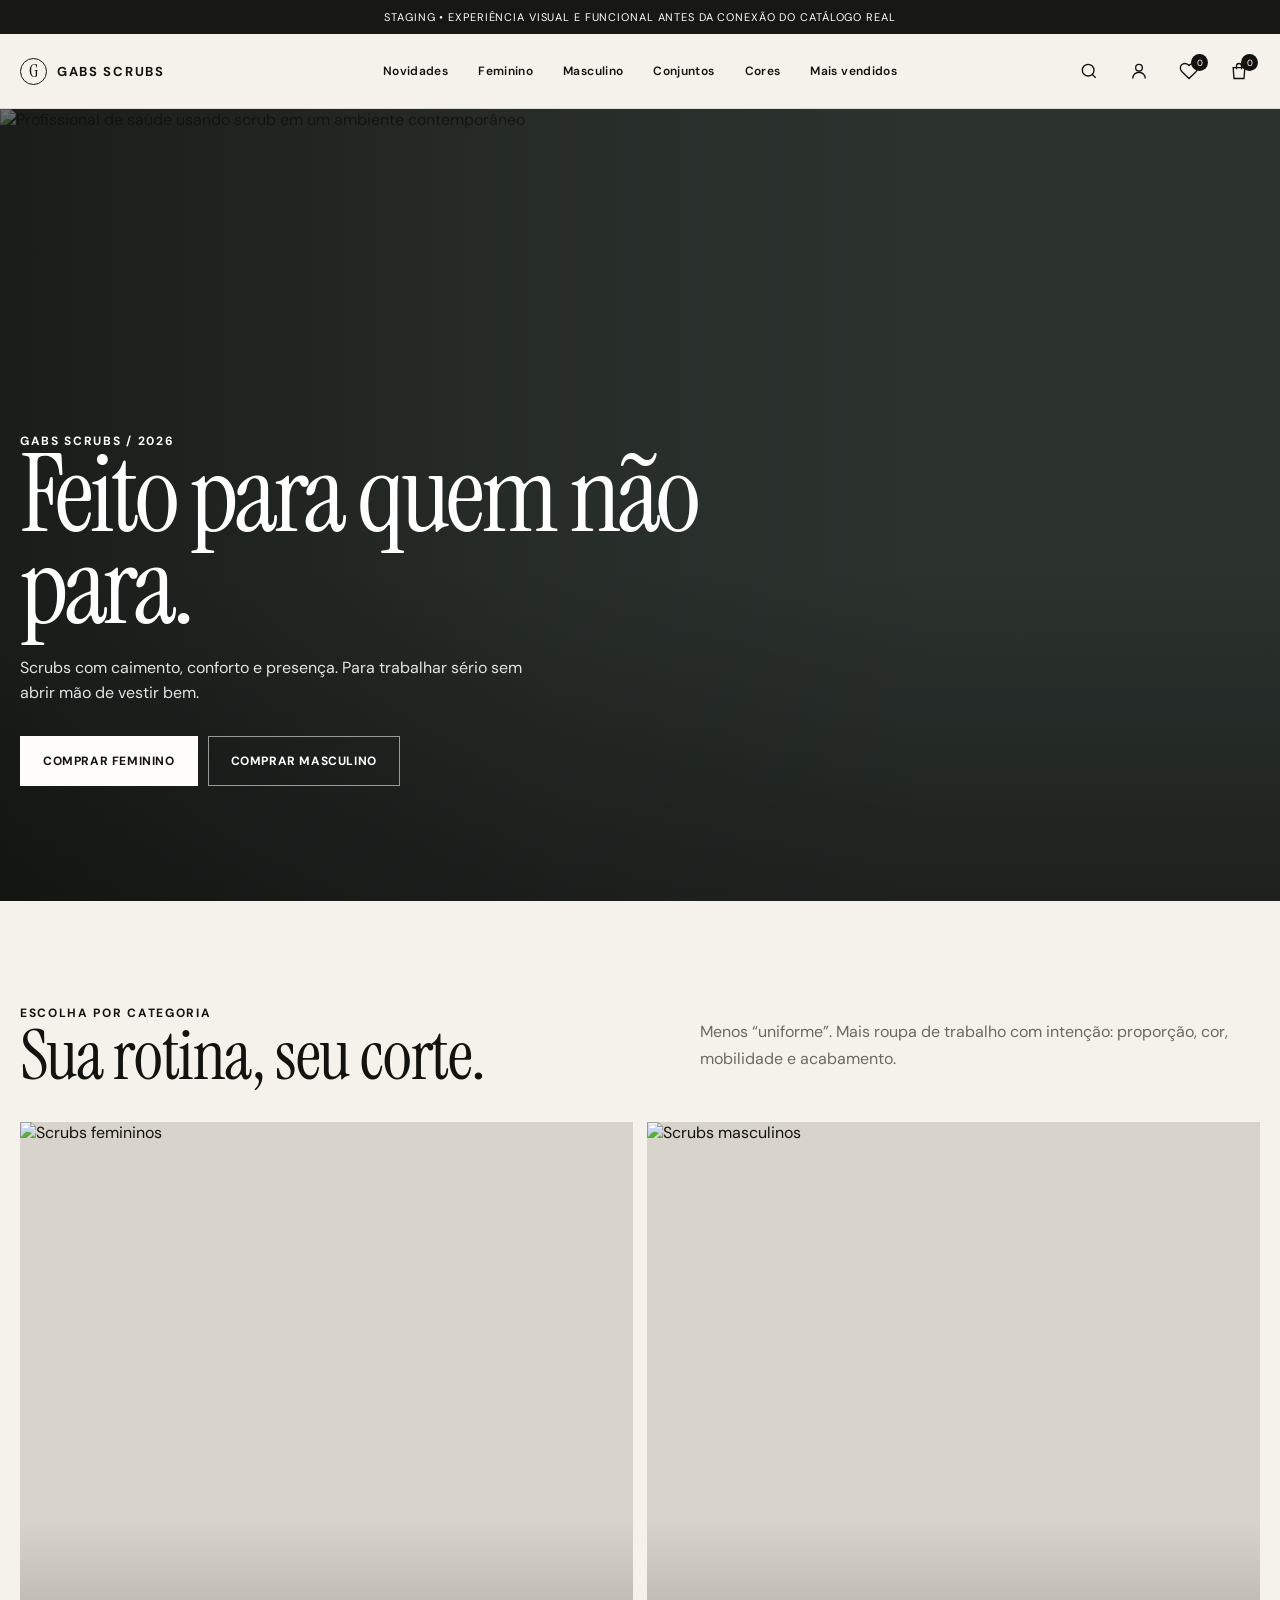
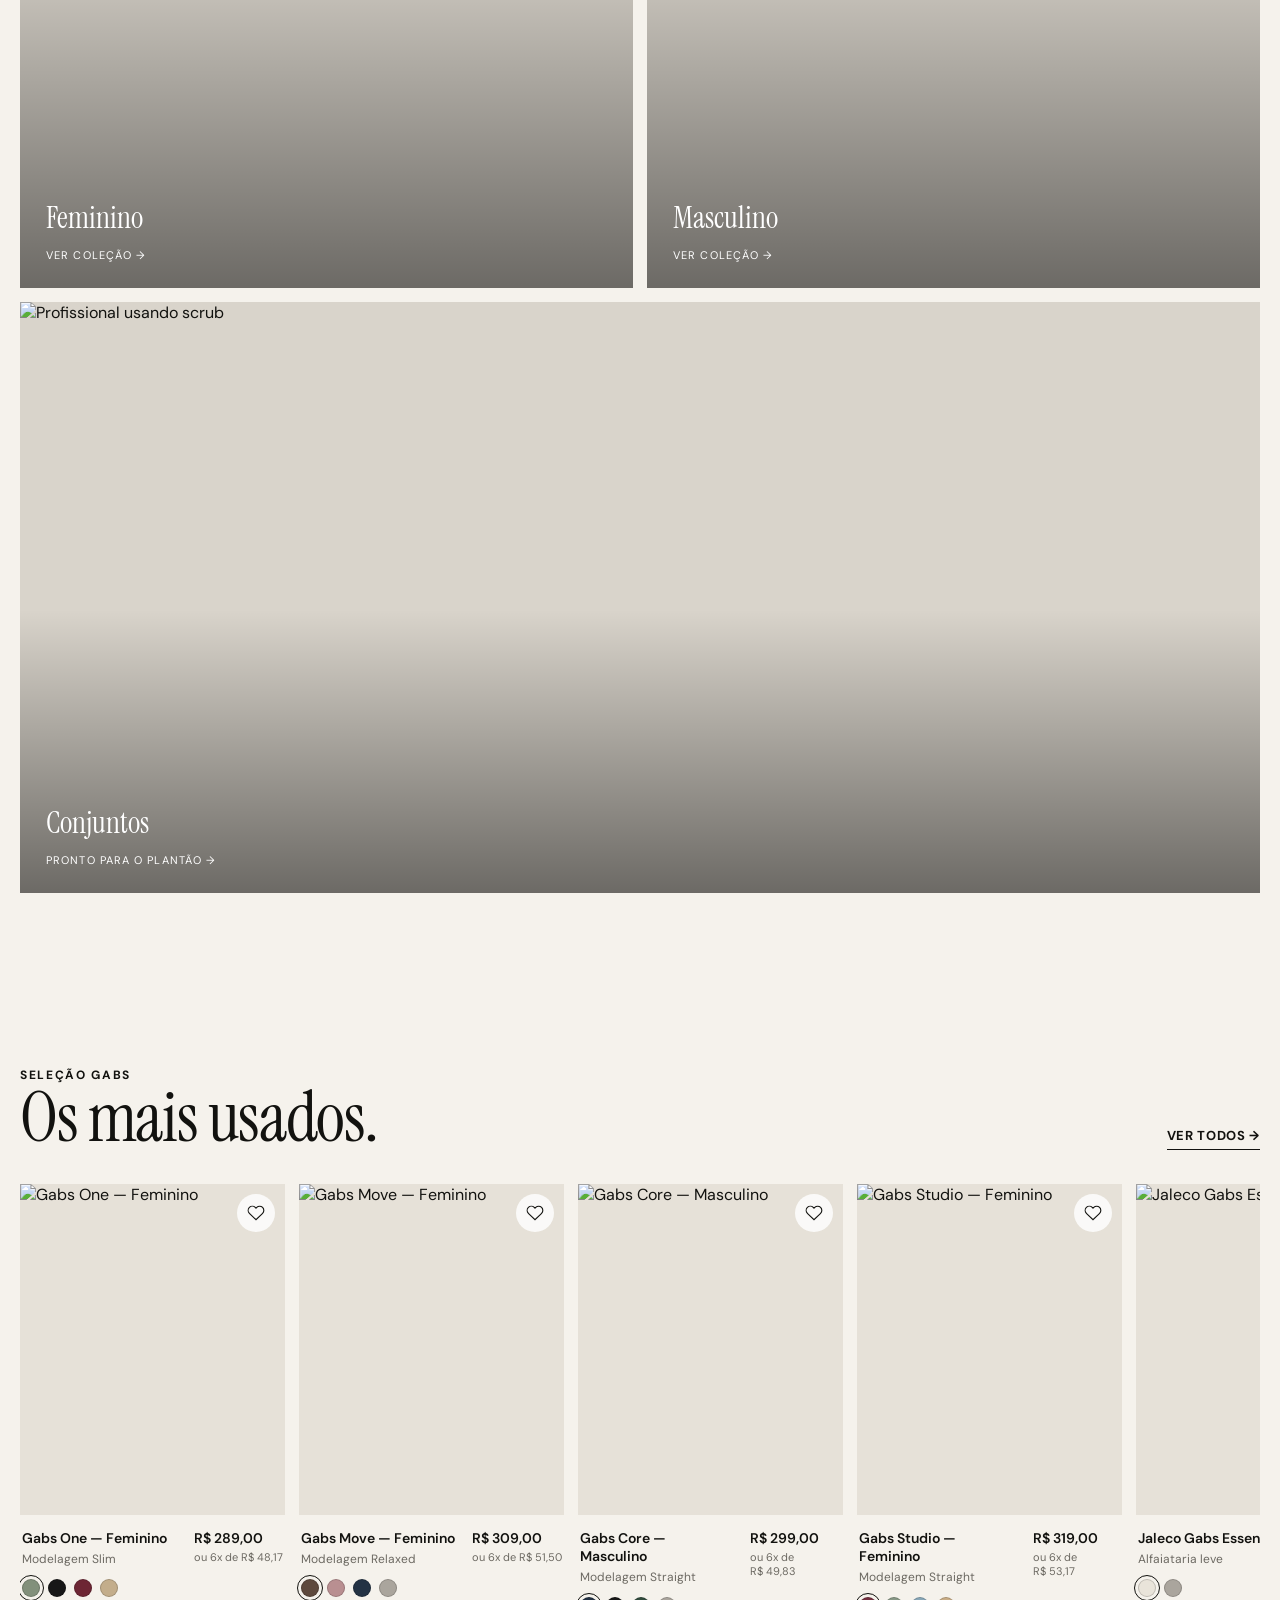
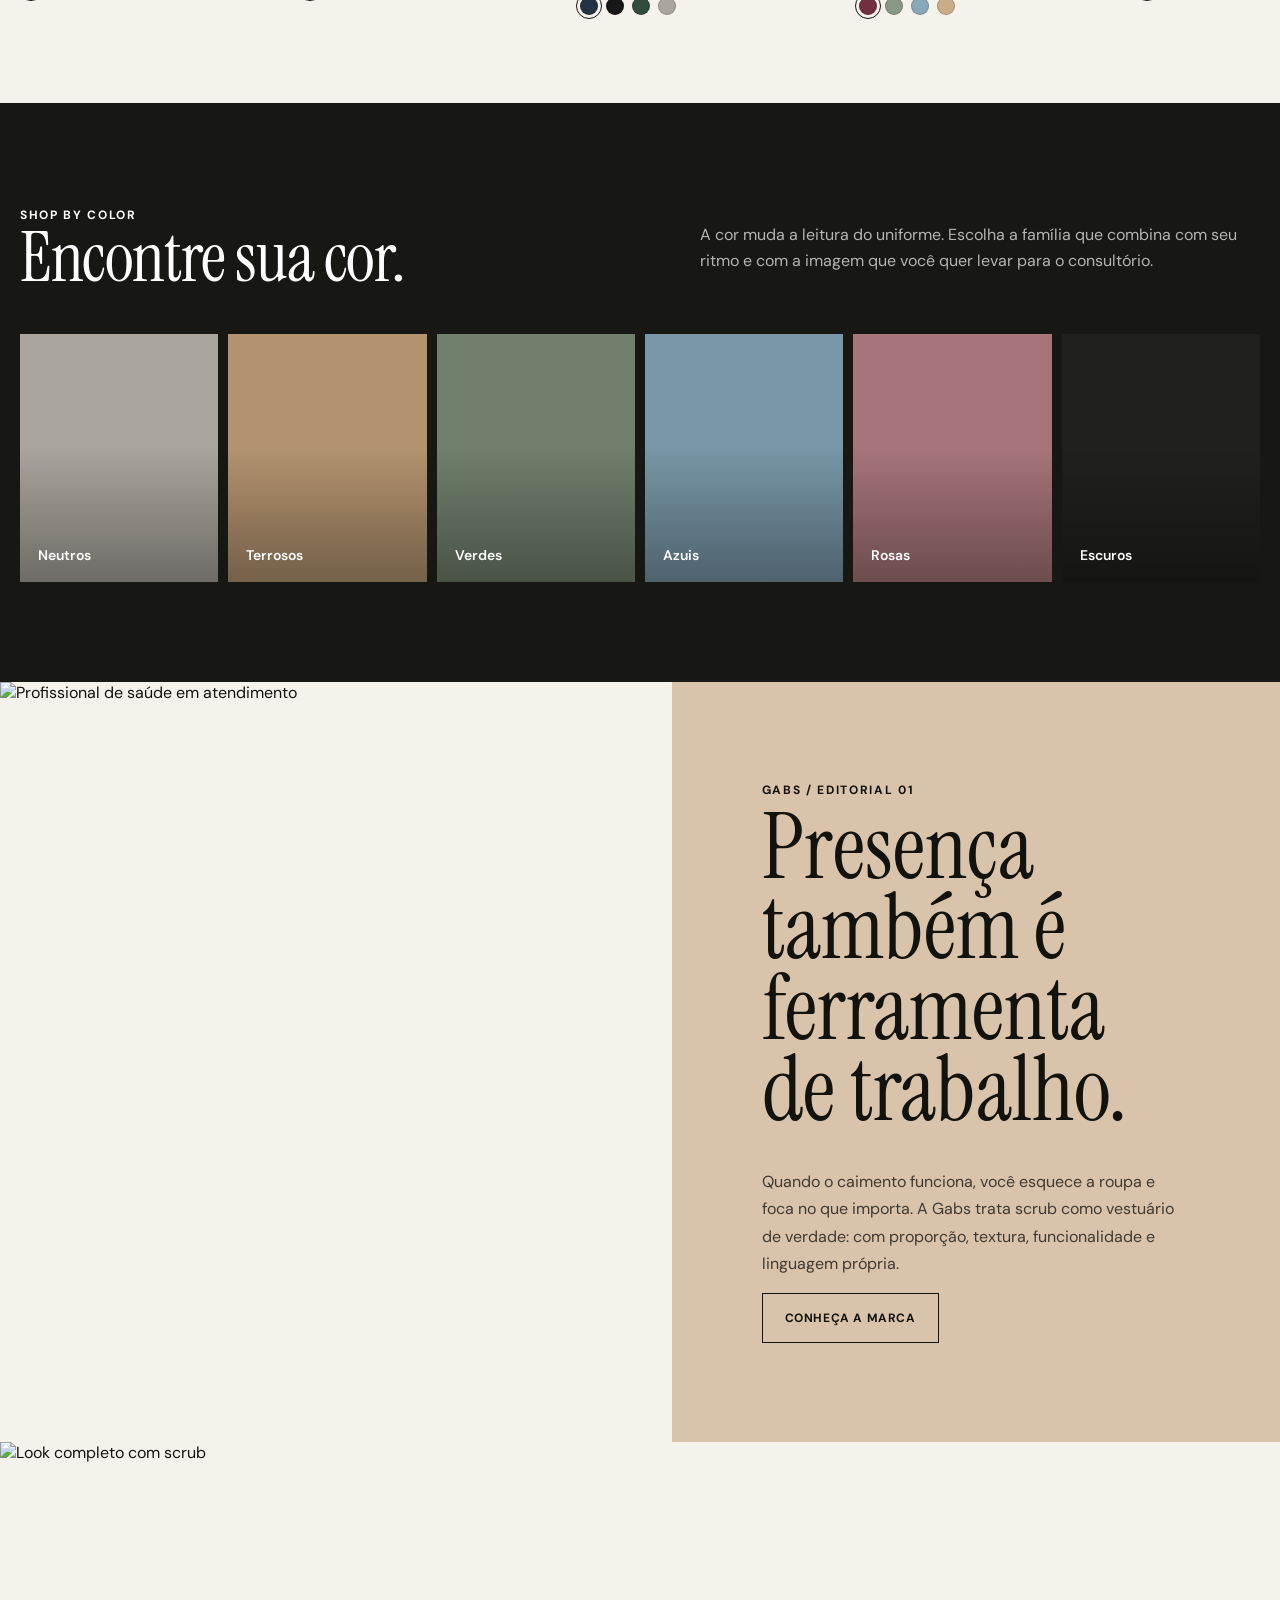
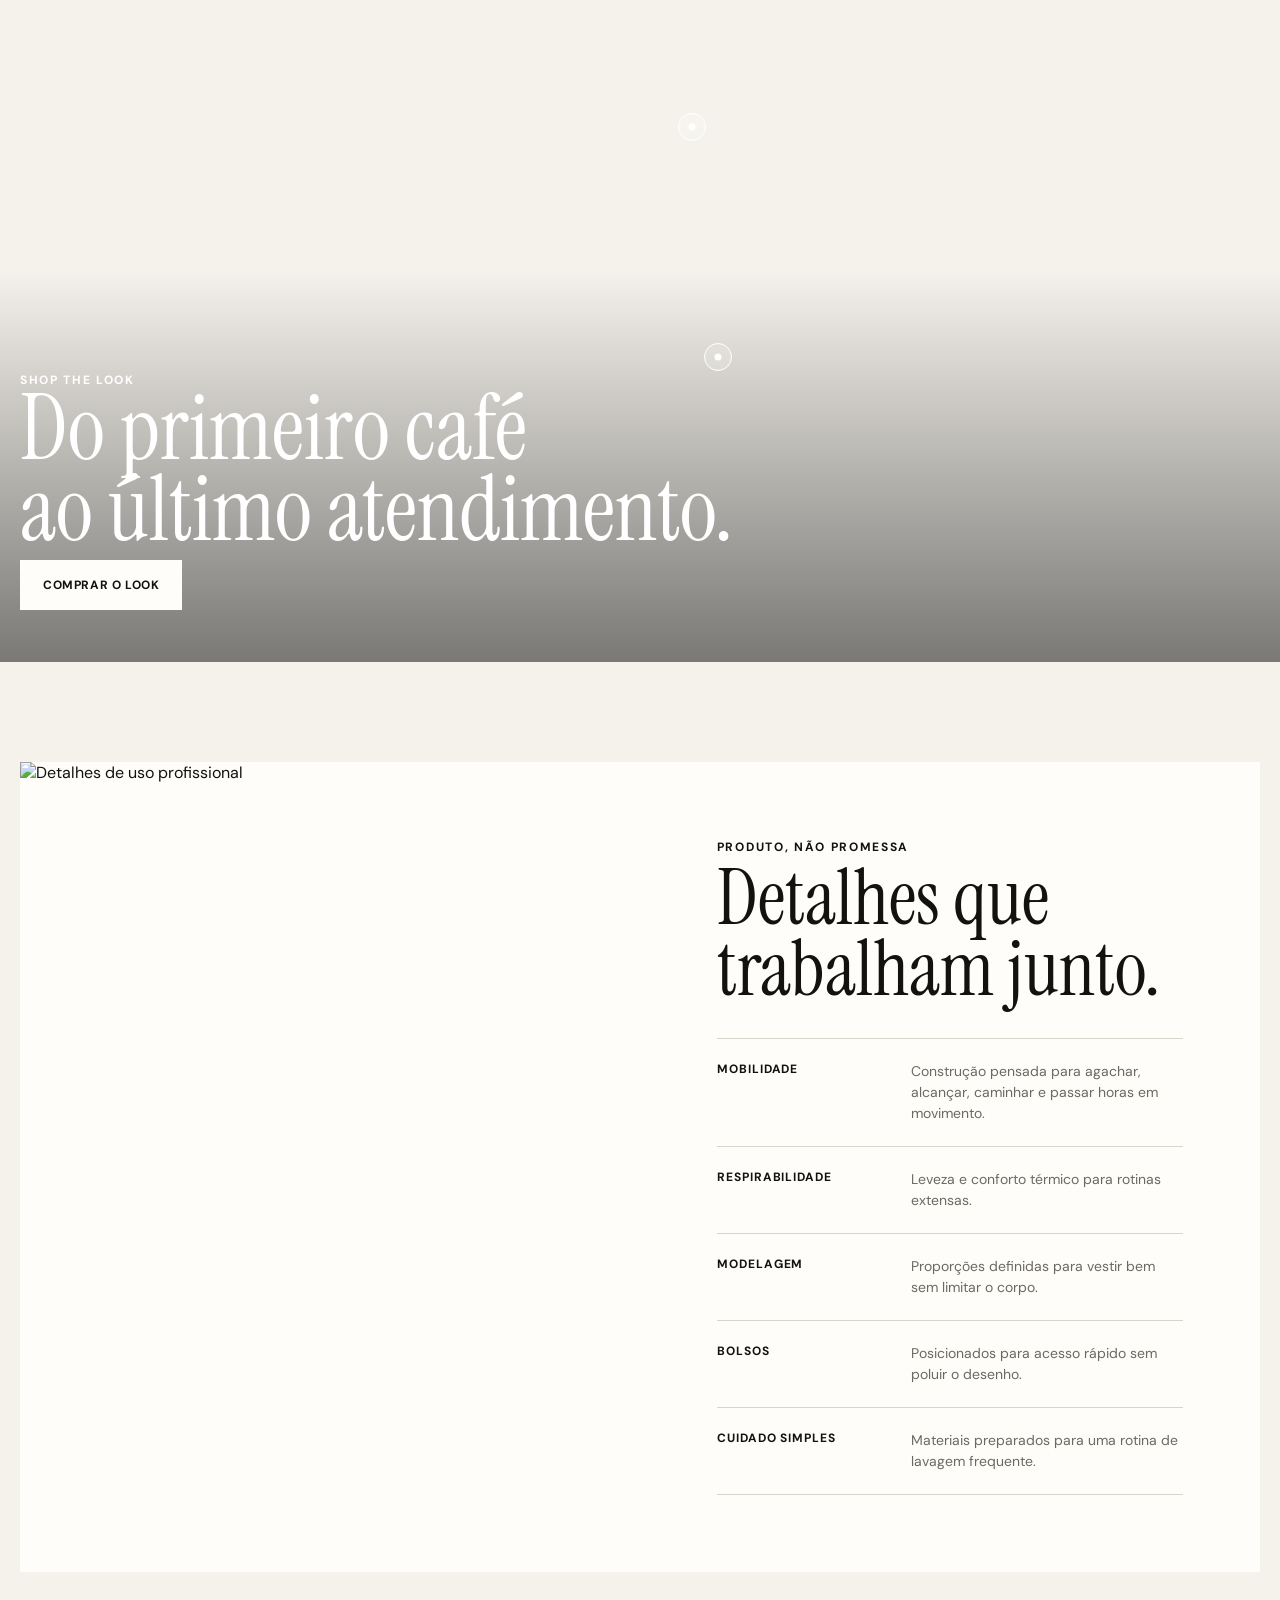
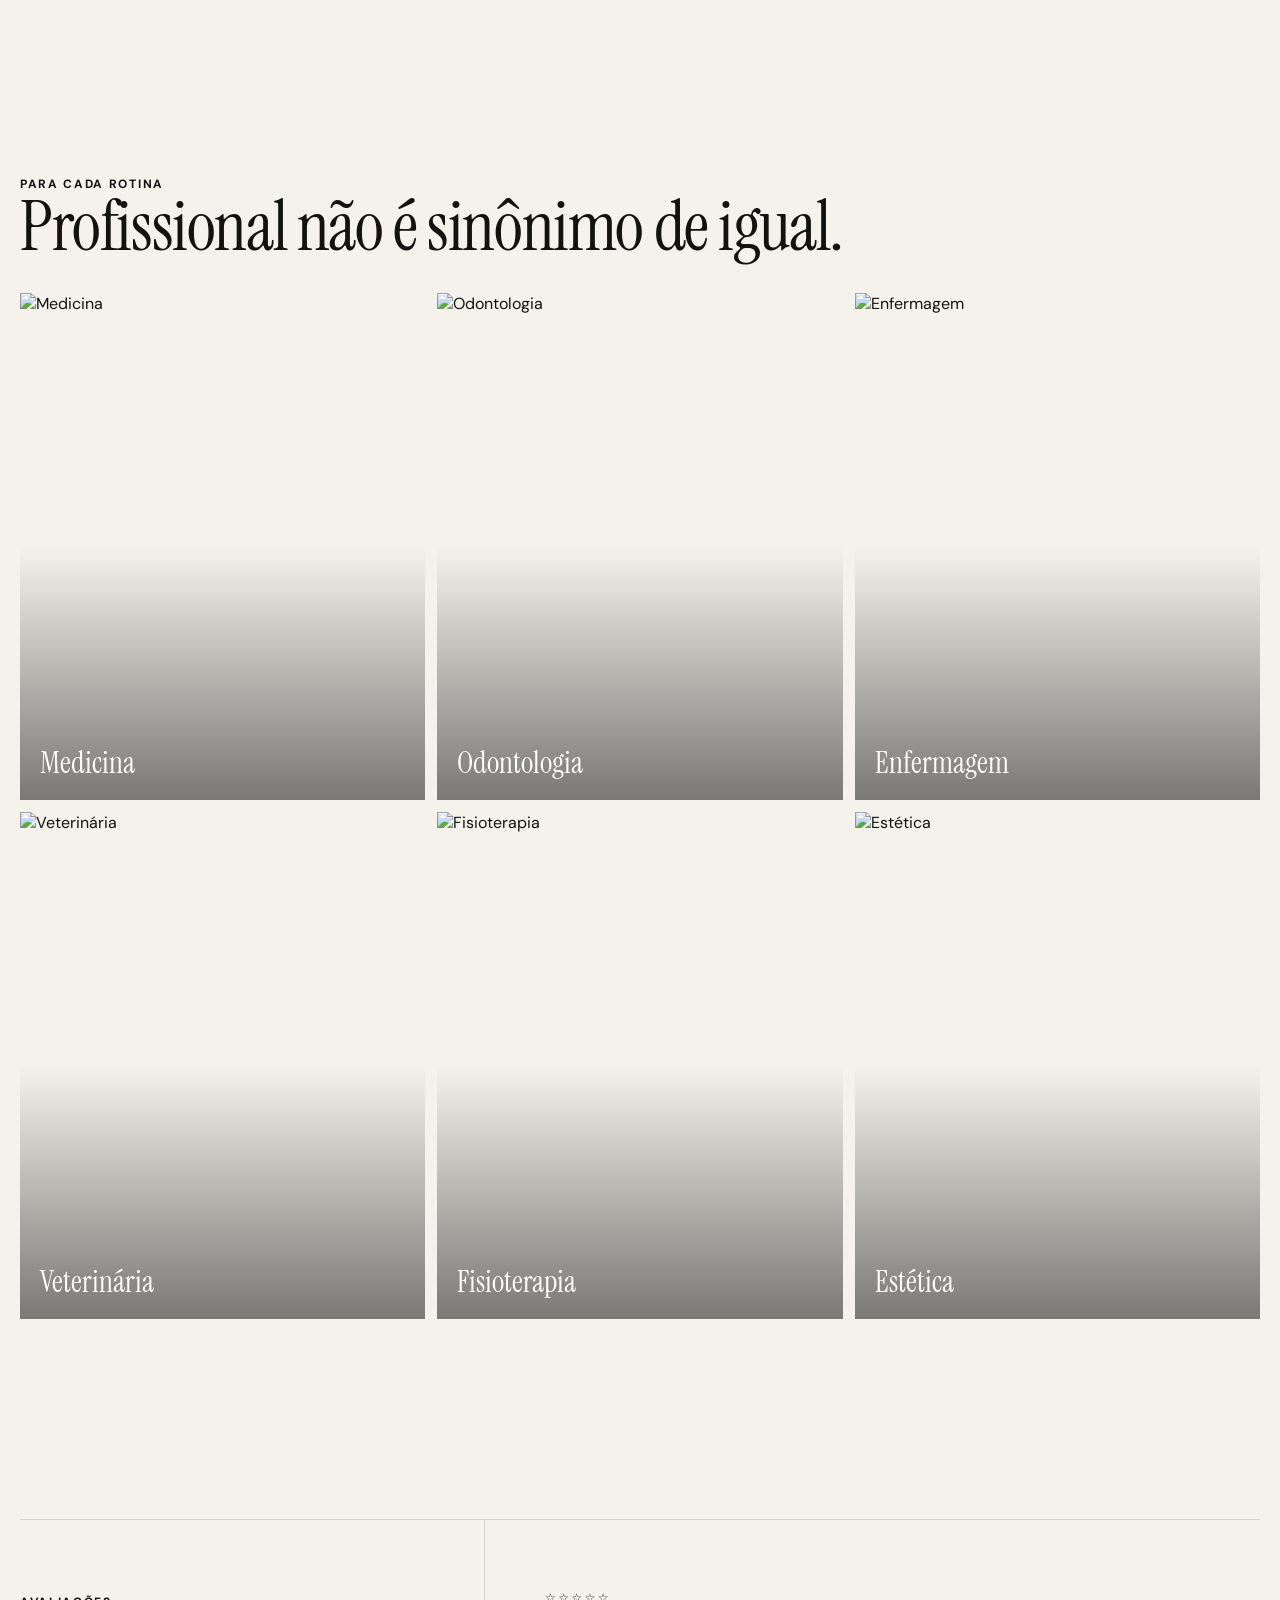
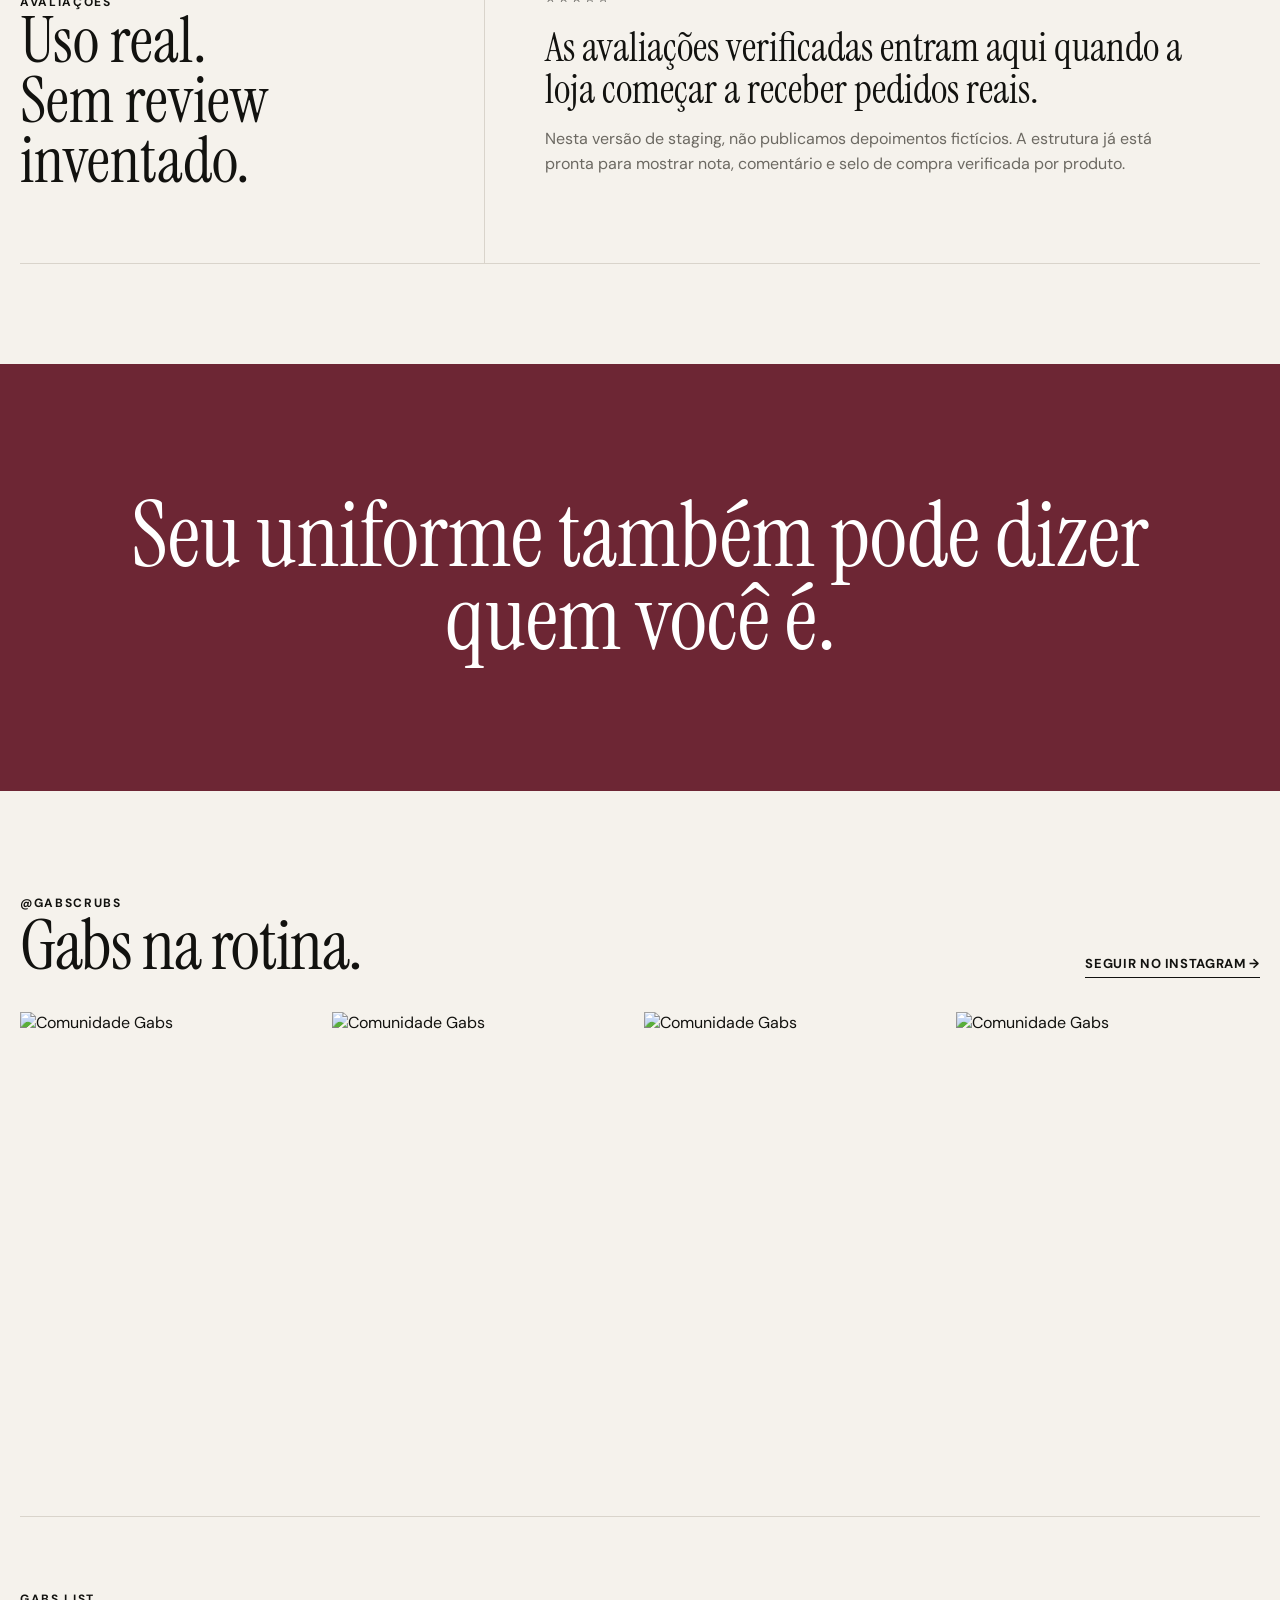
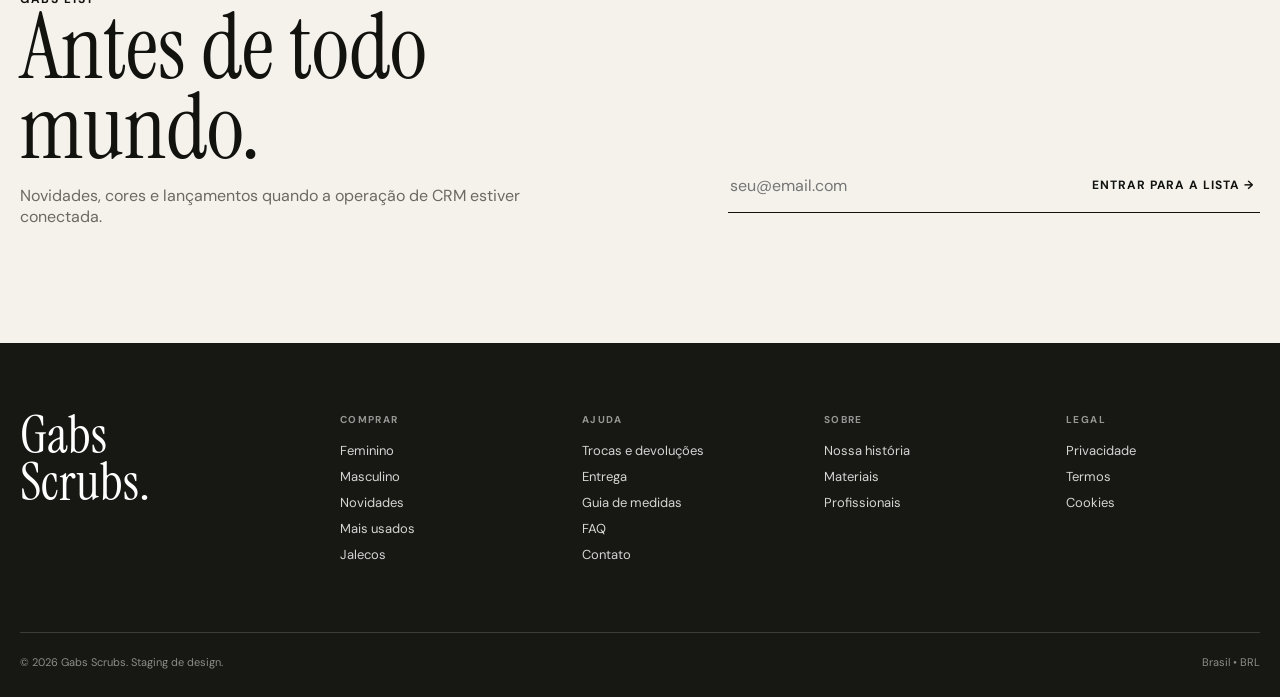
==== commit bde78ab3: "Center mobile logo and align hero CTAs" ====
--- a/gabs-scrubs/index.html
+++ b/gabs-scrubs/index.html
@@ -2,7 +2,21 @@
 <meta charset="utf-8"><meta name="viewport" content="width=device-width,initial-scale=1"><meta name="theme-color" content="#f5f2ec">
 <title>Gabs Scrubs — Scrubs com linguagem de moda</title><meta name="description" content="Gabs Scrubs. Scrubs premium com design contemporâneo, conforto e presença profissional."><meta name="robots" content="noindex,nofollow">
 <meta property="og:title" content="Gabs Scrubs"><meta property="og:description" content="Scrubs com linguagem de moda."><meta property="og:type" content="website">
-<link rel="stylesheet" href="styles.css"><script defer src="products.js"></script><script defer src="app.js"></script>
+<link rel="stylesheet" href="styles.css">
+<style>
+@media (max-width:820px){
+  .header-inner{position:relative;display:flex;align-items:center}
+  .logo{position:absolute;left:50%;transform:translateX(-50%);z-index:2;justify-self:auto}
+  .header-actions{width:100%;justify-self:auto}
+  .header-actions .wishlist{display:none}
+  .header-actions .account{display:grid;margin-left:auto}
+}
+@media (max-width:520px){
+  .hero-actions{width:100%;display:grid;grid-template-columns:minmax(0,1fr) minmax(0,1fr);gap:8px;flex-wrap:nowrap}
+  .hero-actions .btn{width:100%;min-width:0;padding-inline:10px;white-space:nowrap}
+}
+</style>
+<script defer src="products.js"></script><script defer src="app.js"></script>
 <script type="application/ld+json">{"@context":"https://schema.org","@type":"Organization","name":"Gabs Scrubs","sameAs":["https://www.instagram.com/gabscrubs"]}</script>
 </head><body>
 <div class="announcement">STAGING • experiência visual e funcional antes da conexão do catálogo real</div>
@@ -48,4 +62,4 @@
 <div class="overlay" id="cart-overlay"><aside class="drawer" role="dialog" aria-label="Sacola"><div class="drawer-head"><h3>Sua sacola <span class="cart-badge">0</span></h3><button class="drawer-close" id="cart-close">×</button></div><div class="cart-items" id="cart-items"></div><div class="cart-foot" id="cart-foot"><div class="cart-row"><span>Subtotal</span><strong id="cart-subtotal">R$ 0</strong></div><div class="progress"><span id="freight-progress"></span></div><div class="progress-copy" id="freight-copy"></div><button class="btn full" id="checkout-btn">Continuar para checkout</button><button class="btn outline full" style="margin-top:8px" id="continue-shopping" onclick="closeCart()">Continuar comprando</button></div></aside></div>
 <div class="search-panel" id="search-panel"><div class="search-wrap"><div class="search-top"><input id="search-input" placeholder="Busque scrub, cor, modelagem…" aria-label="Busca"><button id="search-close">×</button></div><div class="search-results" id="search-results"></div></div></div>
 <div class="mobile-drawer" id="mobile-menu"><div class="mobile-drawer-head"><a class="logo" href="index.html"><span class="logo-mark">G</span><span class="logo-word">GABS SCRUBS</span></a><button class="drawer-close" id="mobile-menu-close">×</button></div><nav><a href="feminino.html">Novidades</a><a href="feminino.html">Feminino</a><a href="masculino.html">Masculino</a><a href="#conjuntos">Conjuntos</a><a href="#cores">Cores</a><a href="#mais-usados">Mais usados</a></nav></div>
-</body></html>
+</body></html>
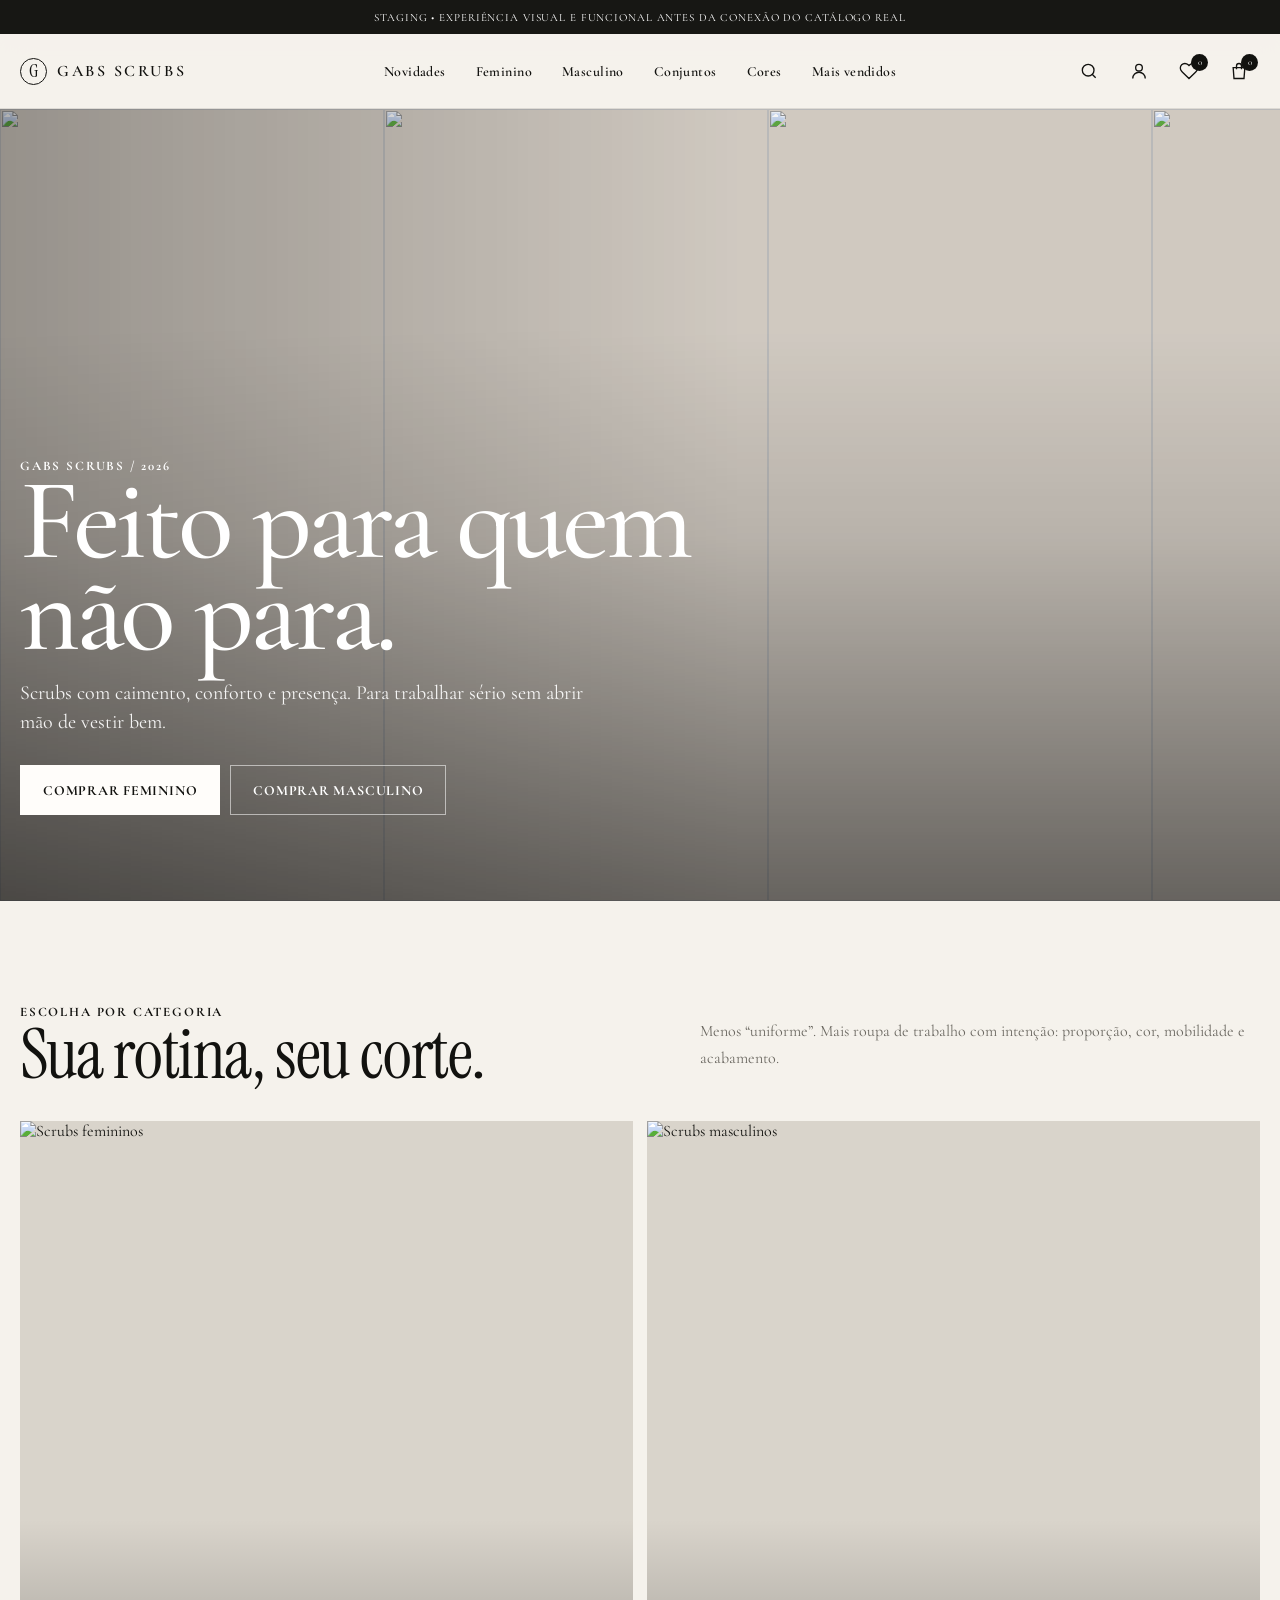
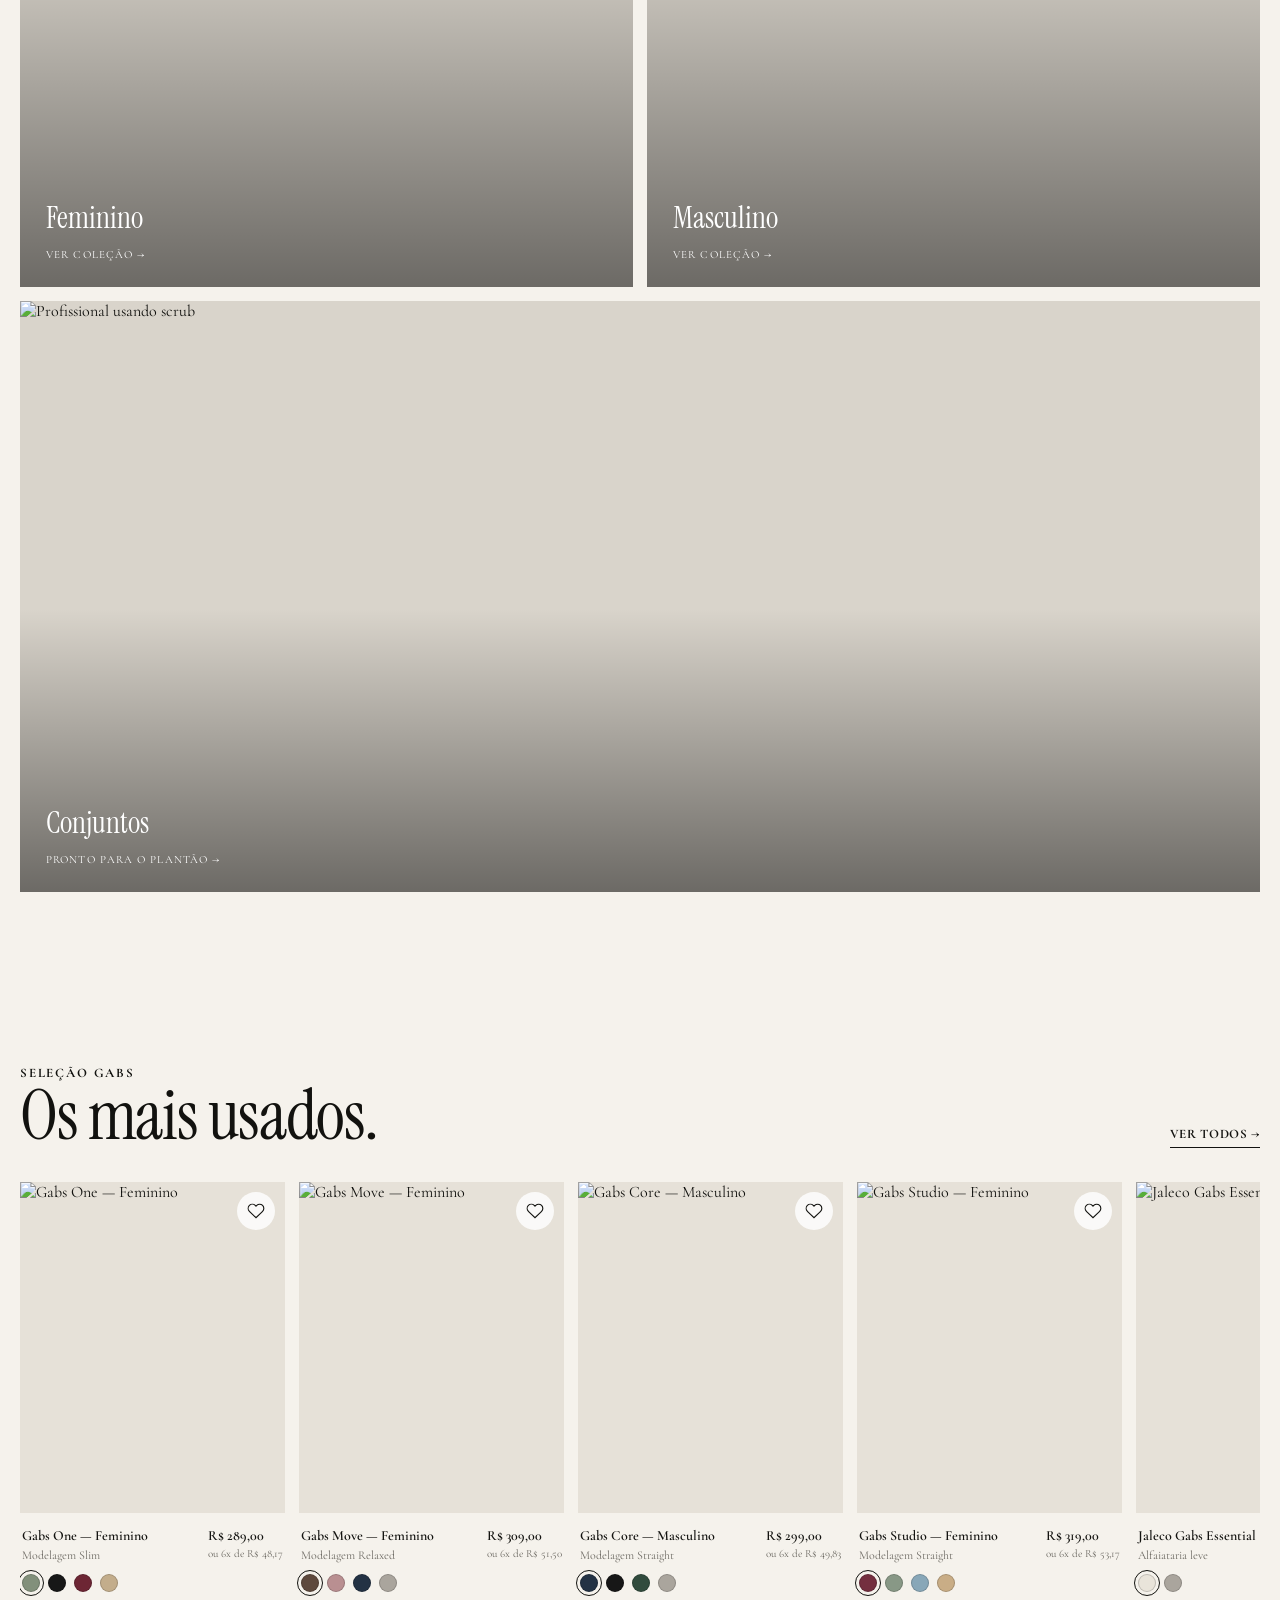
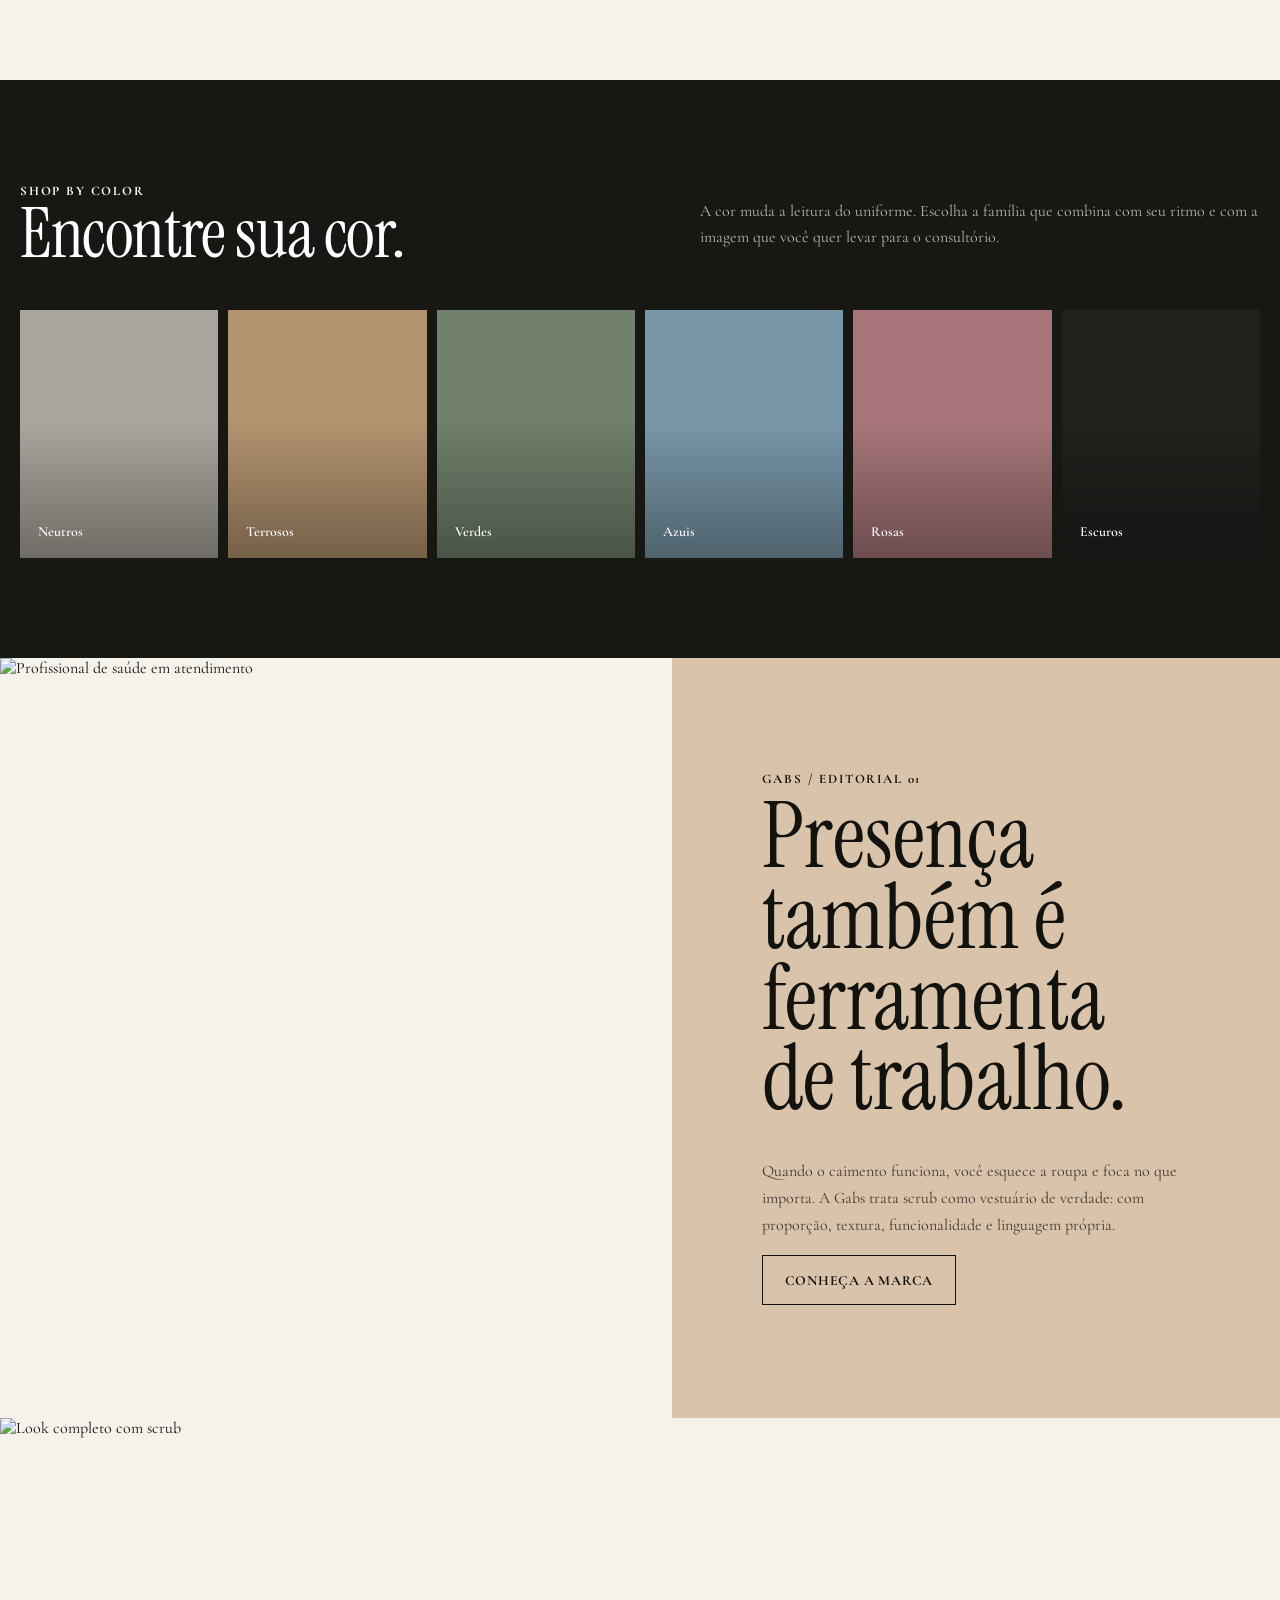
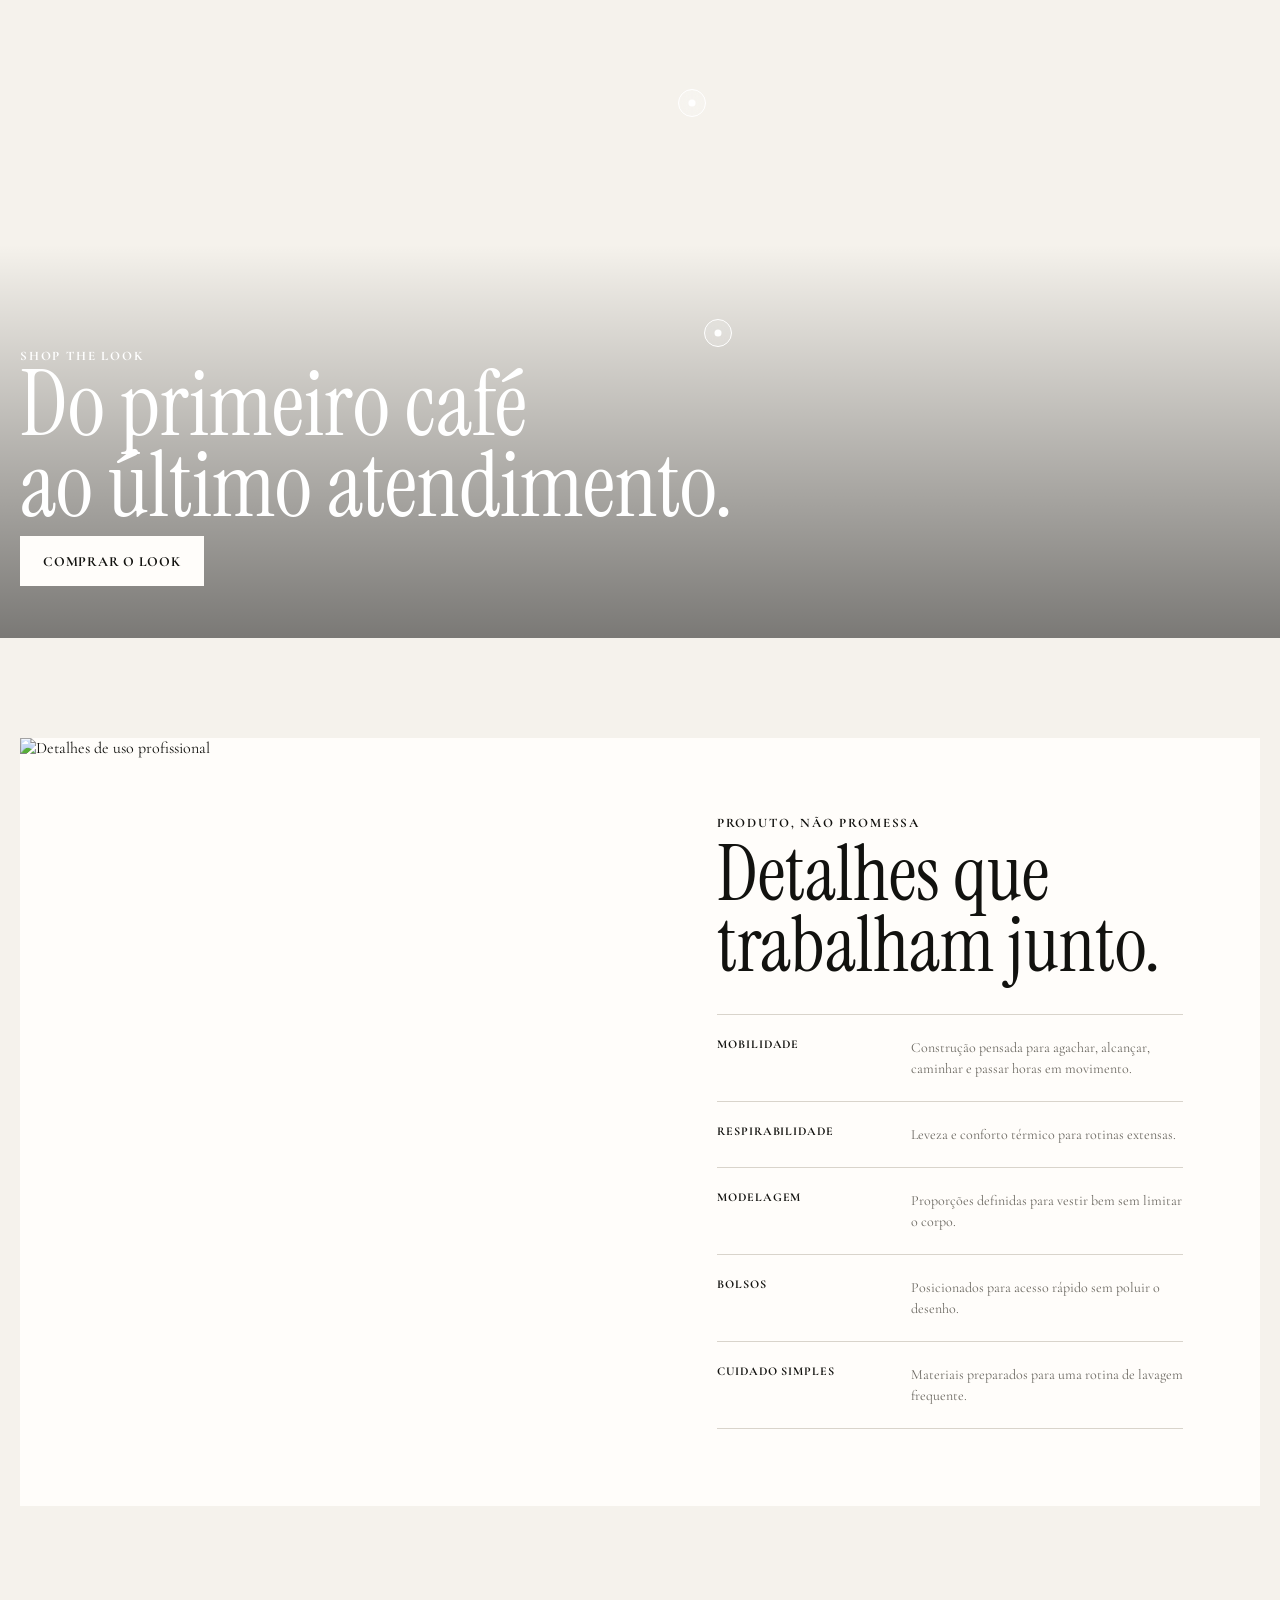
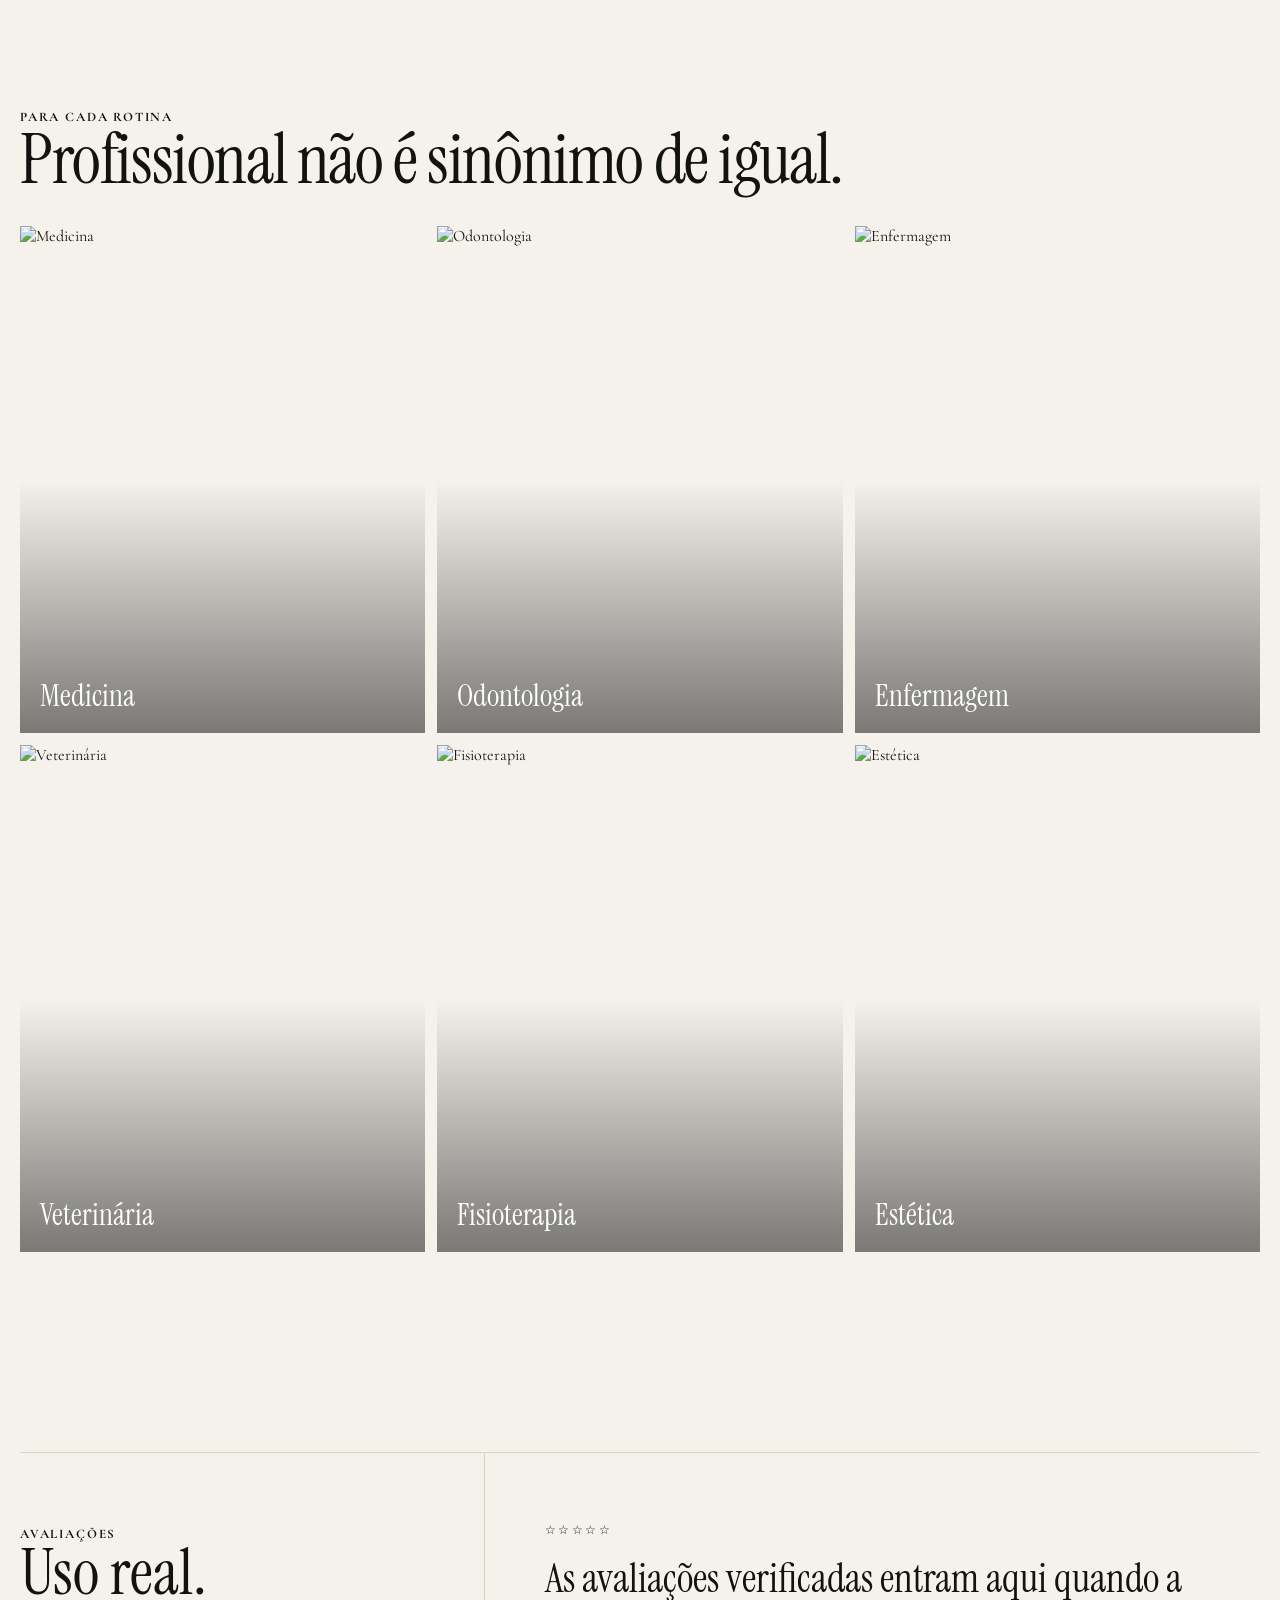
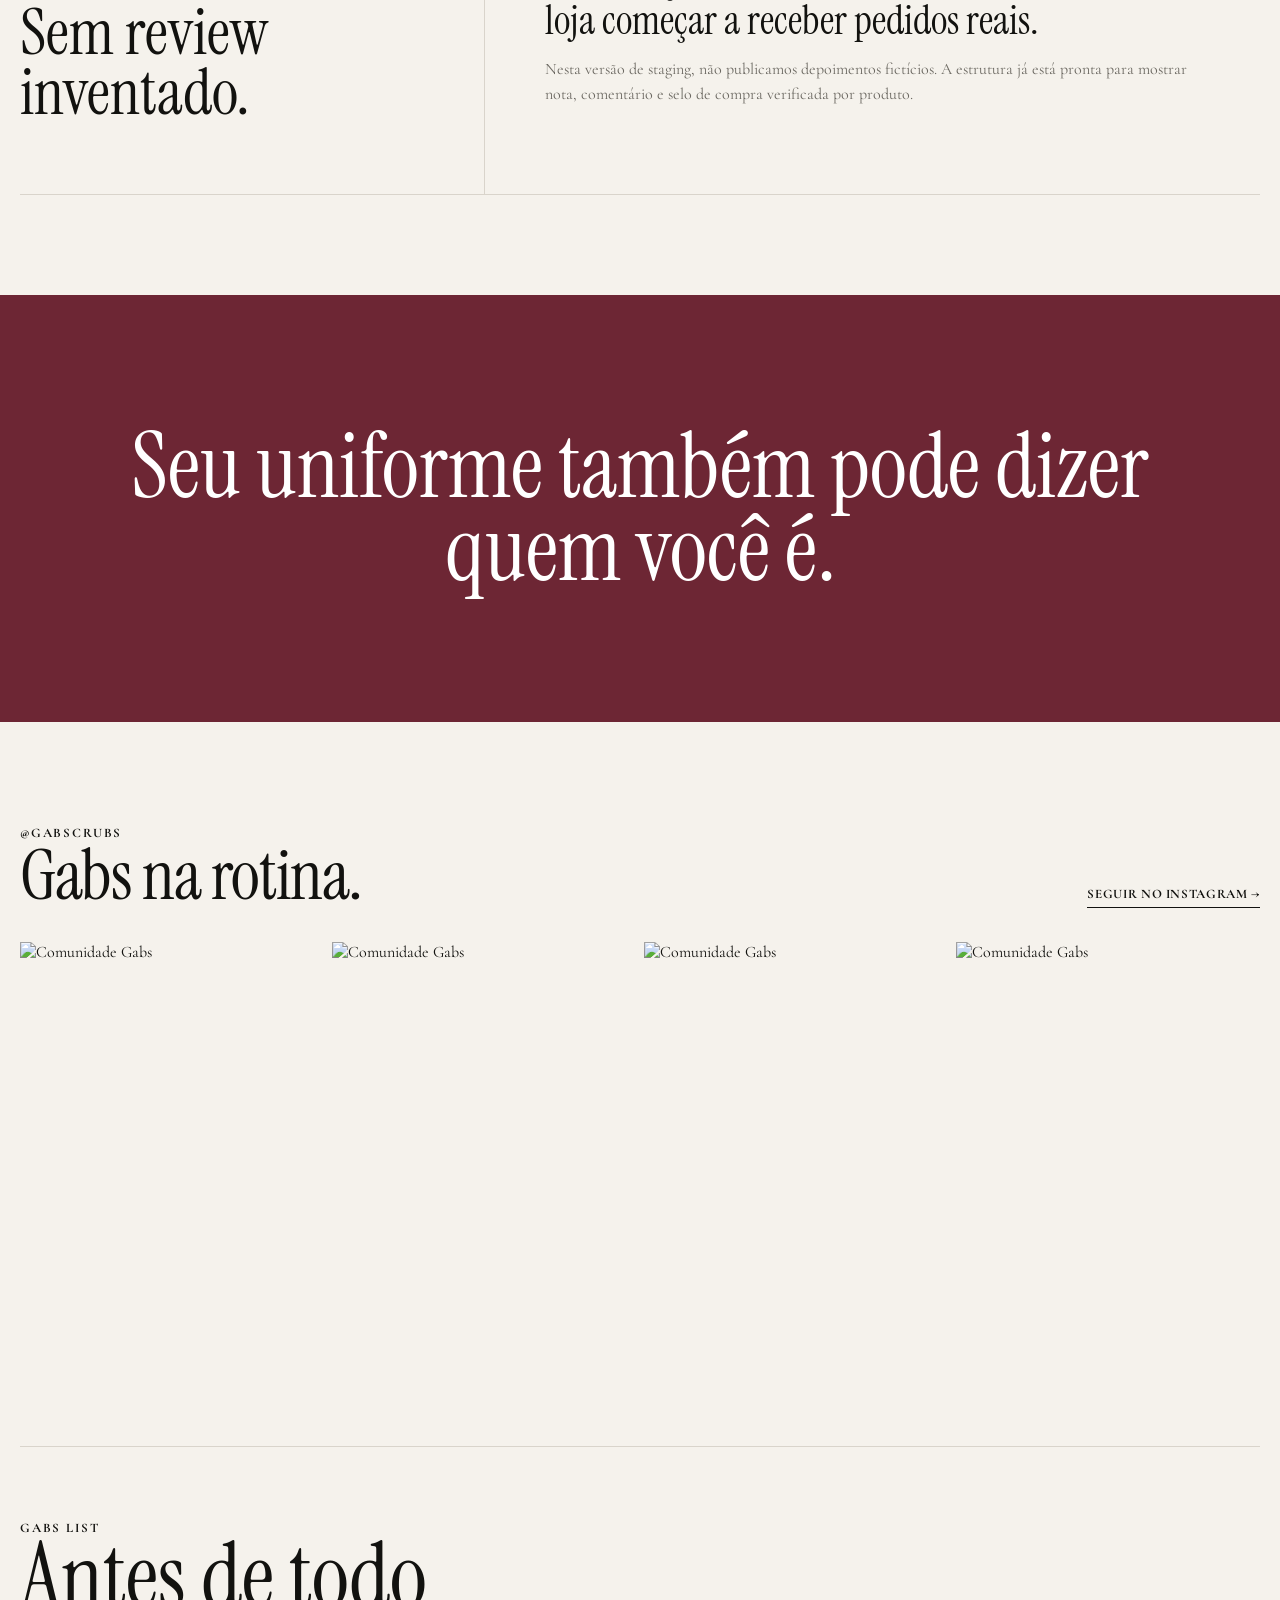
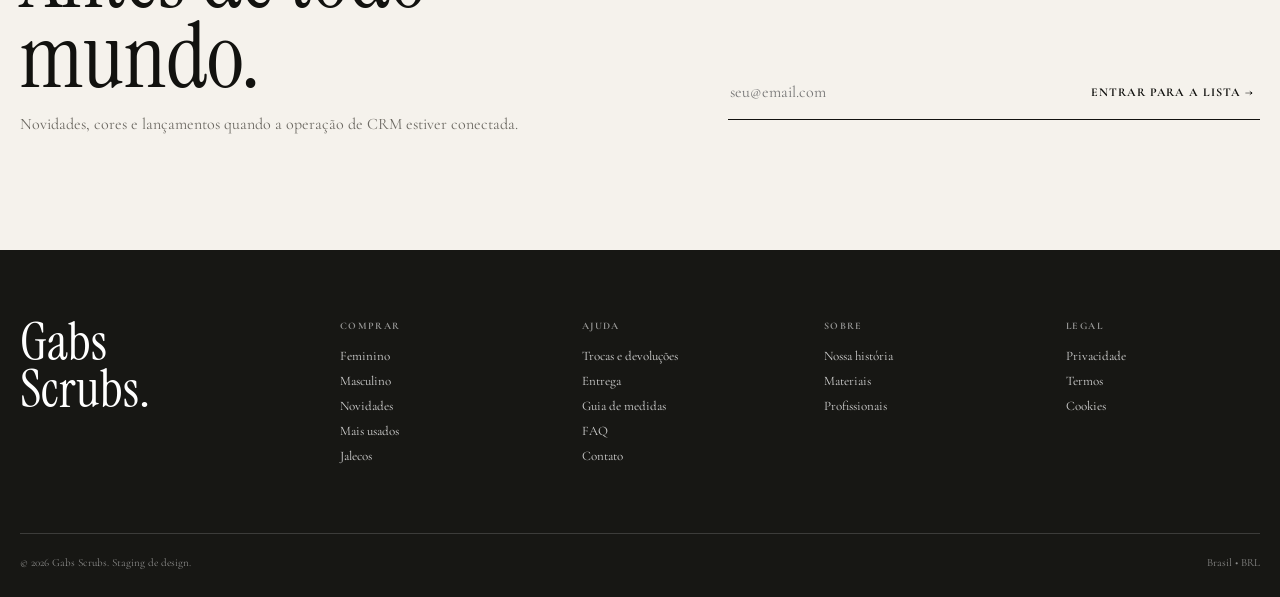
==== commit 73fce4ba: "Refresh Gabs homepage typography and moving model hero" ====
--- a/gabs-scrubs/index.html
+++ b/gabs-scrubs/index.html
@@ -2,19 +2,48 @@
 <meta charset="utf-8"><meta name="viewport" content="width=device-width,initial-scale=1"><meta name="theme-color" content="#f5f2ec">
 <title>Gabs Scrubs — Scrubs com linguagem de moda</title><meta name="description" content="Gabs Scrubs. Scrubs premium com design contemporâneo, conforto e presença profissional."><meta name="robots" content="noindex,nofollow">
 <meta property="og:title" content="Gabs Scrubs"><meta property="og:description" content="Scrubs com linguagem de moda."><meta property="og:type" content="website">
+<link rel="preconnect" href="https://fonts.googleapis.com"><link rel="preconnect" href="https://fonts.gstatic.com" crossorigin><link href="https://fonts.googleapis.com/css2?family=Cormorant+Garamond:wght@400;500;600;700&display=swap" rel="stylesheet">
 <link rel="stylesheet" href="styles.css">
 <style>
+body{font-family:'Cormorant Garamond',Georgia,serif}
+.logo-word,.nav>a,.nav-dropdown>button,.btn,.eyebrow,.link-arrow,.section-kicker,.product-name,.price,.fit,.installments,.tile-copy span,.color-family span,.tech-item,.footer-col,.footer-bottom,.newsletter-form,.form-note,.drawer,.search-panel{font-family:'Cormorant Garamond',Georgia,serif}
+.logo-word{font-size:16px;letter-spacing:.16em;font-weight:600}
+.nav>a,.nav-dropdown>button{font-size:14px;font-weight:600}.btn{font-size:14px;letter-spacing:.055em}.eyebrow{font-size:13px}
+.hero-marquee{position:relative;min-height:calc(100svh - 108px);overflow:hidden;background:#d7d0c7}
+.hero-marquee-track{display:flex;width:max-content;min-height:inherit;animation:gabsHeroMarquee 34s linear infinite;will-change:transform}
+.hero-model{margin:0;width:min(30vw,430px);min-width:280px;height:calc(100svh - 108px);position:relative;overflow:hidden;flex:none;background:#d7d0c7}
+.hero-model img{width:100%;height:100%;object-fit:cover;object-position:center top;filter:saturate(.9) contrast(.98)}
+.hero-marquee::after{content:'';position:absolute;inset:0;z-index:2;pointer-events:none;background:linear-gradient(0deg,rgba(0,0,0,.52) 0%,rgba(0,0,0,.14) 46%,rgba(0,0,0,.03) 72%),linear-gradient(90deg,rgba(0,0,0,.28),transparent 58%)}
+.hero-marquee-copy{position:absolute;inset:0;z-index:3;display:flex;align-items:flex-end;color:#fff;pointer-events:none}
+.hero-marquee-copy .container{padding-bottom:clamp(42px,7vw,86px)}
+.hero-marquee-copy .eyebrow,.hero-marquee-copy h1,.hero-marquee-copy p,.hero-marquee-copy .hero-actions{pointer-events:auto}
+.hero-marquee-copy h1{margin:0;max-width:760px;font-family:'Cormorant Garamond',Georgia,serif;font-size:clamp(68px,9vw,132px);font-weight:500;line-height:.8;letter-spacing:-.035em}
+.hero-marquee-copy p{max-width:570px;font-size:20px;line-height:1.45;margin:20px 0 28px;color:rgba(255,255,255,.92)}
+.hero-actions{display:flex;gap:10px;flex-wrap:nowrap}
+.hero-actions .btn{min-width:190px}
+@keyframes gabsHeroMarquee{from{transform:translate3d(0,0,0)}to{transform:translate3d(-50%,0,0)}}
 @media (max-width:820px){
   .header-inner{position:relative;display:flex;align-items:center}
   .logo{position:absolute;left:50%;transform:translateX(-50%);z-index:2;justify-self:auto}
   .header-actions{width:100%;justify-self:auto}
   .header-actions .wishlist{display:none}
   .header-actions .account{display:grid;margin-left:auto}
+  .hero-marquee{min-height:78svh}
+  .hero-model{width:68vw;min-width:235px;height:78svh}
+  .hero-marquee-copy .container{padding-bottom:34px}
+  .hero-marquee-copy h1{font-size:clamp(54px,16vw,78px);max-width:520px;line-height:.84}
+  .hero-marquee-copy p{font-size:17px;max-width:390px;margin:16px 0 22px}
 }
 @media (max-width:520px){
+  .logo-word{font-size:13px;letter-spacing:.12em}
+  .hero-model{width:72vw;min-width:220px}
+  .hero-marquee-copy h1{font-size:clamp(48px,15vw,66px)}
+  .hero-marquee-copy p{font-size:15px;max-width:340px}
   .hero-actions{width:100%;display:grid;grid-template-columns:minmax(0,1fr) minmax(0,1fr);gap:8px;flex-wrap:nowrap}
-  .hero-actions .btn{width:100%;min-width:0;padding-inline:10px;white-space:nowrap}
+  .hero-actions .btn{width:100%;min-width:0;padding-inline:8px;white-space:nowrap;font-size:12px}
 }
+@media (max-width:360px){.hero-model{width:76vw;min-width:205px}.hero-marquee-copy h1{font-size:46px}.hero-marquee-copy p{font-size:14px}.hero-actions .btn{font-size:11px;letter-spacing:.03em}}
+@media (prefers-reduced-motion:reduce){.hero-marquee-track{animation:none}}
 </style>
 <script defer src="products.js"></script><script defer src="app.js"></script>
 <script type="application/ld+json">{"@context":"https://schema.org","@type":"Organization","name":"Gabs Scrubs","sameAs":["https://www.instagram.com/gabscrubs"]}</script>
@@ -28,7 +57,23 @@
 <script>document.addEventListener('DOMContentLoaded',()=>{const acts=document.querySelectorAll('.header-actions .icon-btn'); acts.forEach(b=>{if(b.classList.contains('search-open'))b.innerHTML=icon('search'); else if(b.classList.contains('account'))b.innerHTML=icon('user'); else if(b.classList.contains('wishlist'))b.innerHTML=icon('heart')+'<span class="badge wish-badge">0</span>'; else if(b.classList.contains('cart-open'))b.innerHTML=icon('bag')+'<span class="badge cart-badge">0</span>'; else if(b.classList.contains('mobile-menu-btn'))b.innerHTML=icon('menu');});});</script>
 
 <main>
-<section class="hero"><img src="https://images.unsplash.com/photo-1666887360684-8082fc98ebd2?auto=format&fit=crop&q=90&w=2200" alt="Profissional de saúde usando scrub em um ambiente contemporâneo"><div class="container hero-content"><span class="eyebrow">Gabs Scrubs / 2026</span><h1>Feito para quem não para.</h1><p>Scrubs com caimento, conforto e presença. Para trabalhar sério sem abrir mão de vestir bem.</p><div class="hero-actions"><a class="btn light" href="feminino.html">Comprar feminino</a><a class="btn ghost-light" href="masculino.html">Comprar masculino</a></div></div></section>
+<section class="hero-marquee" aria-label="Campanha Gabs Scrubs">
+  <div class="hero-marquee-track" aria-hidden="true">
+    <figure class="hero-model"><img src="https://images.unsplash.com/photo-1666887360684-8082fc98ebd2?auto=format&fit=crop&q=88&w=1100" alt=""></figure>
+    <figure class="hero-model"><img src="https://images.unsplash.com/photo-1765896387398-1e1ae8d2eb85?auto=format&fit=crop&q=88&w=1100" alt=""></figure>
+    <figure class="hero-model"><img src="https://images.unsplash.com/photo-1642976482503-3f67b345dbac?auto=format&fit=crop&q=88&w=1100" alt=""></figure>
+    <figure class="hero-model"><img src="https://images.unsplash.com/photo-1769072610024-5b8a50f05c73?auto=format&fit=crop&q=88&w=1100" alt=""></figure>
+    <figure class="hero-model"><img src="https://images.unsplash.com/photo-1631217868264-e5b90bb7e133?auto=format&fit=crop&q=88&w=1100" alt=""></figure>
+    <figure class="hero-model"><img src="https://images.unsplash.com/photo-1588776814546-daab30f310ce?auto=format&fit=crop&q=88&w=1100" alt=""></figure>
+    <figure class="hero-model"><img src="https://images.unsplash.com/photo-1666887360684-8082fc98ebd2?auto=format&fit=crop&q=88&w=1100" alt=""></figure>
+    <figure class="hero-model"><img src="https://images.unsplash.com/photo-1765896387398-1e1ae8d2eb85?auto=format&fit=crop&q=88&w=1100" alt=""></figure>
+    <figure class="hero-model"><img src="https://images.unsplash.com/photo-1642976482503-3f67b345dbac?auto=format&fit=crop&q=88&w=1100" alt=""></figure>
+    <figure class="hero-model"><img src="https://images.unsplash.com/photo-1769072610024-5b8a50f05c73?auto=format&fit=crop&q=88&w=1100" alt=""></figure>
+    <figure class="hero-model"><img src="https://images.unsplash.com/photo-1631217868264-e5b90bb7e133?auto=format&fit=crop&q=88&w=1100" alt=""></figure>
+    <figure class="hero-model"><img src="https://images.unsplash.com/photo-1588776814546-daab30f310ce?auto=format&fit=crop&q=88&w=1100" alt=""></figure>
+  </div>
+  <div class="hero-marquee-copy"><div class="container"><span class="eyebrow">Gabs Scrubs / 2026</span><h1>Feito para quem não para.</h1><p>Scrubs com caimento, conforto e presença. Para trabalhar sério sem abrir mão de vestir bem.</p><div class="hero-actions"><a class="btn light" href="feminino.html">Comprar feminino</a><a class="btn ghost-light" href="masculino.html">Comprar masculino</a></div></div></div>
+</section>
 
 <section class="section" id="conjuntos"><div class="container"><div class="section-head"><div><span class="eyebrow">Escolha por categoria</span><h2 class="section-title">Sua rotina, seu corte.</h2></div><p class="section-kicker">Menos “uniforme”. Mais roupa de trabalho com intenção: proporção, cor, mobilidade e acabamento.</p></div><div class="categories">
 <a class="category-tile" href="feminino.html"><img src="https://images.unsplash.com/photo-1765896387398-1e1ae8d2eb85?auto=format&fit=crop&q=86&w=1200" alt="Scrubs femininos"><div class="tile-copy"><h3>Feminino</h3><span>Ver coleção →</span></div></a>
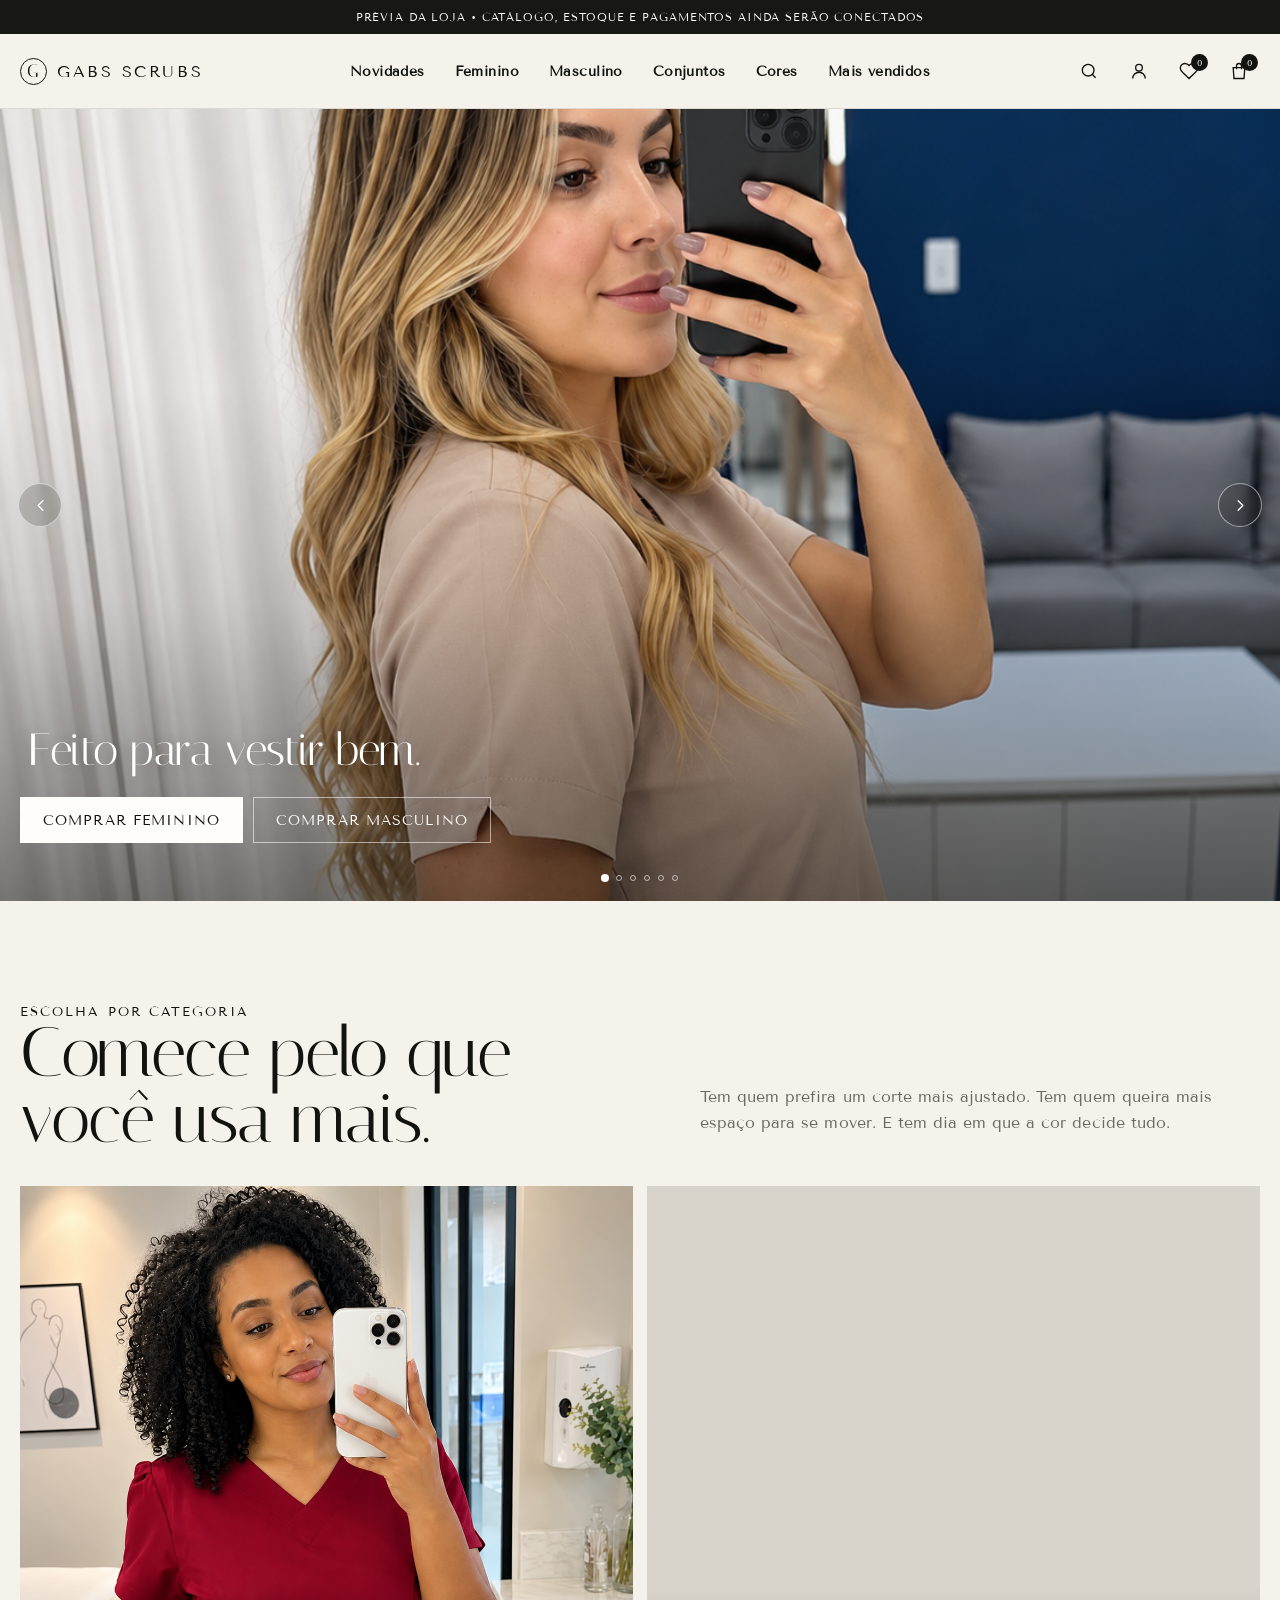
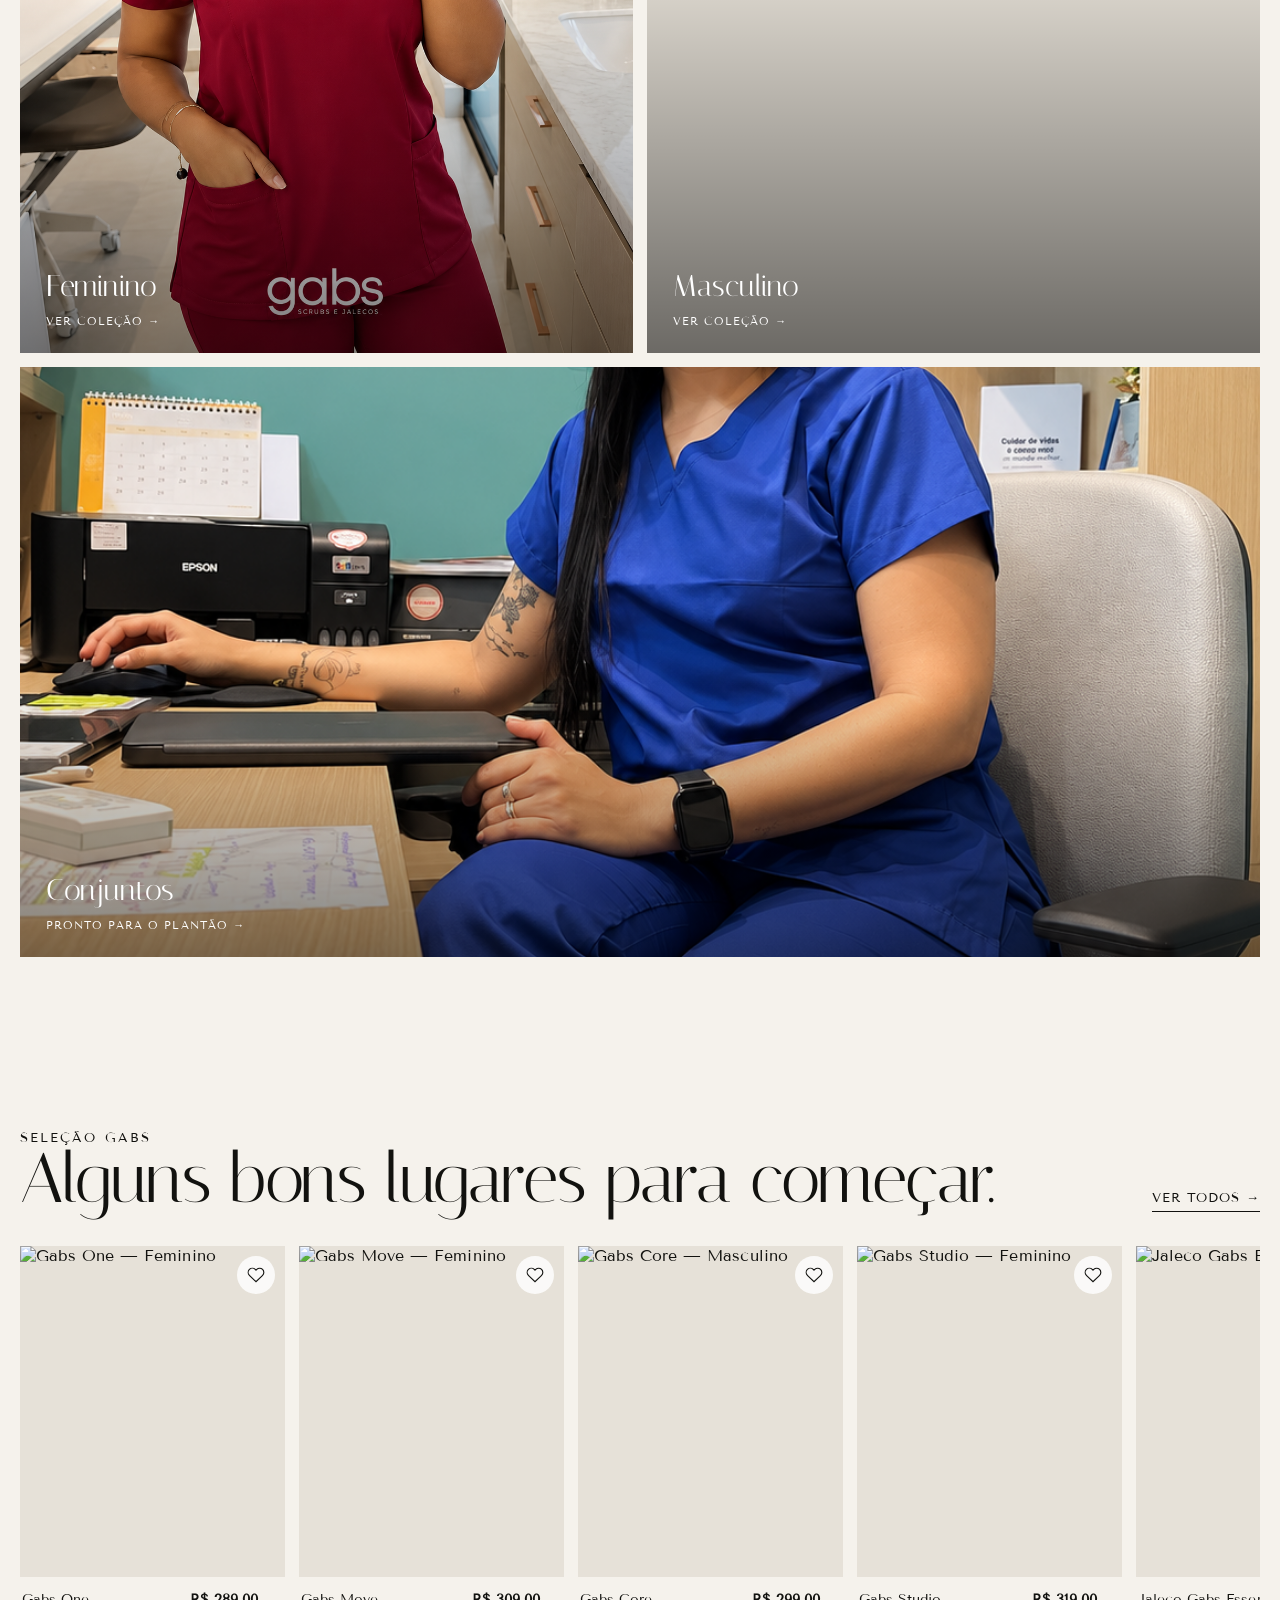
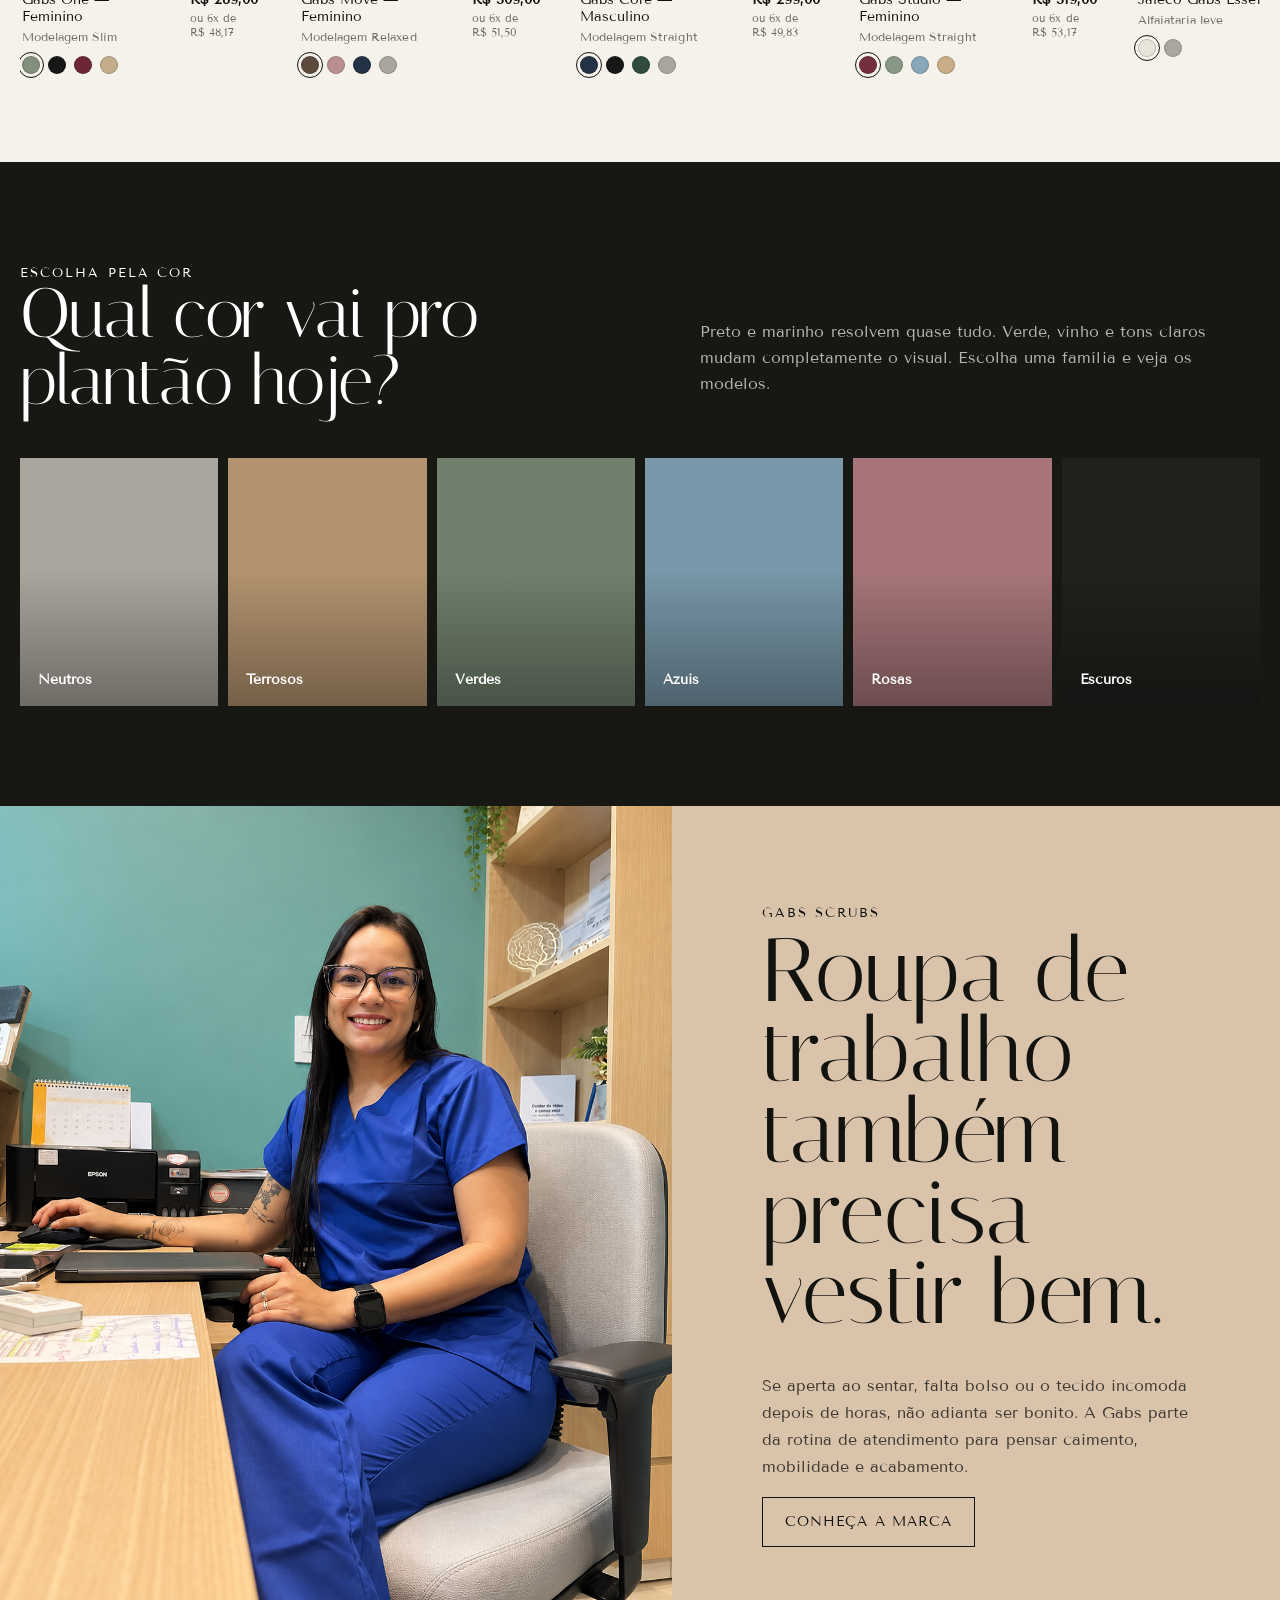
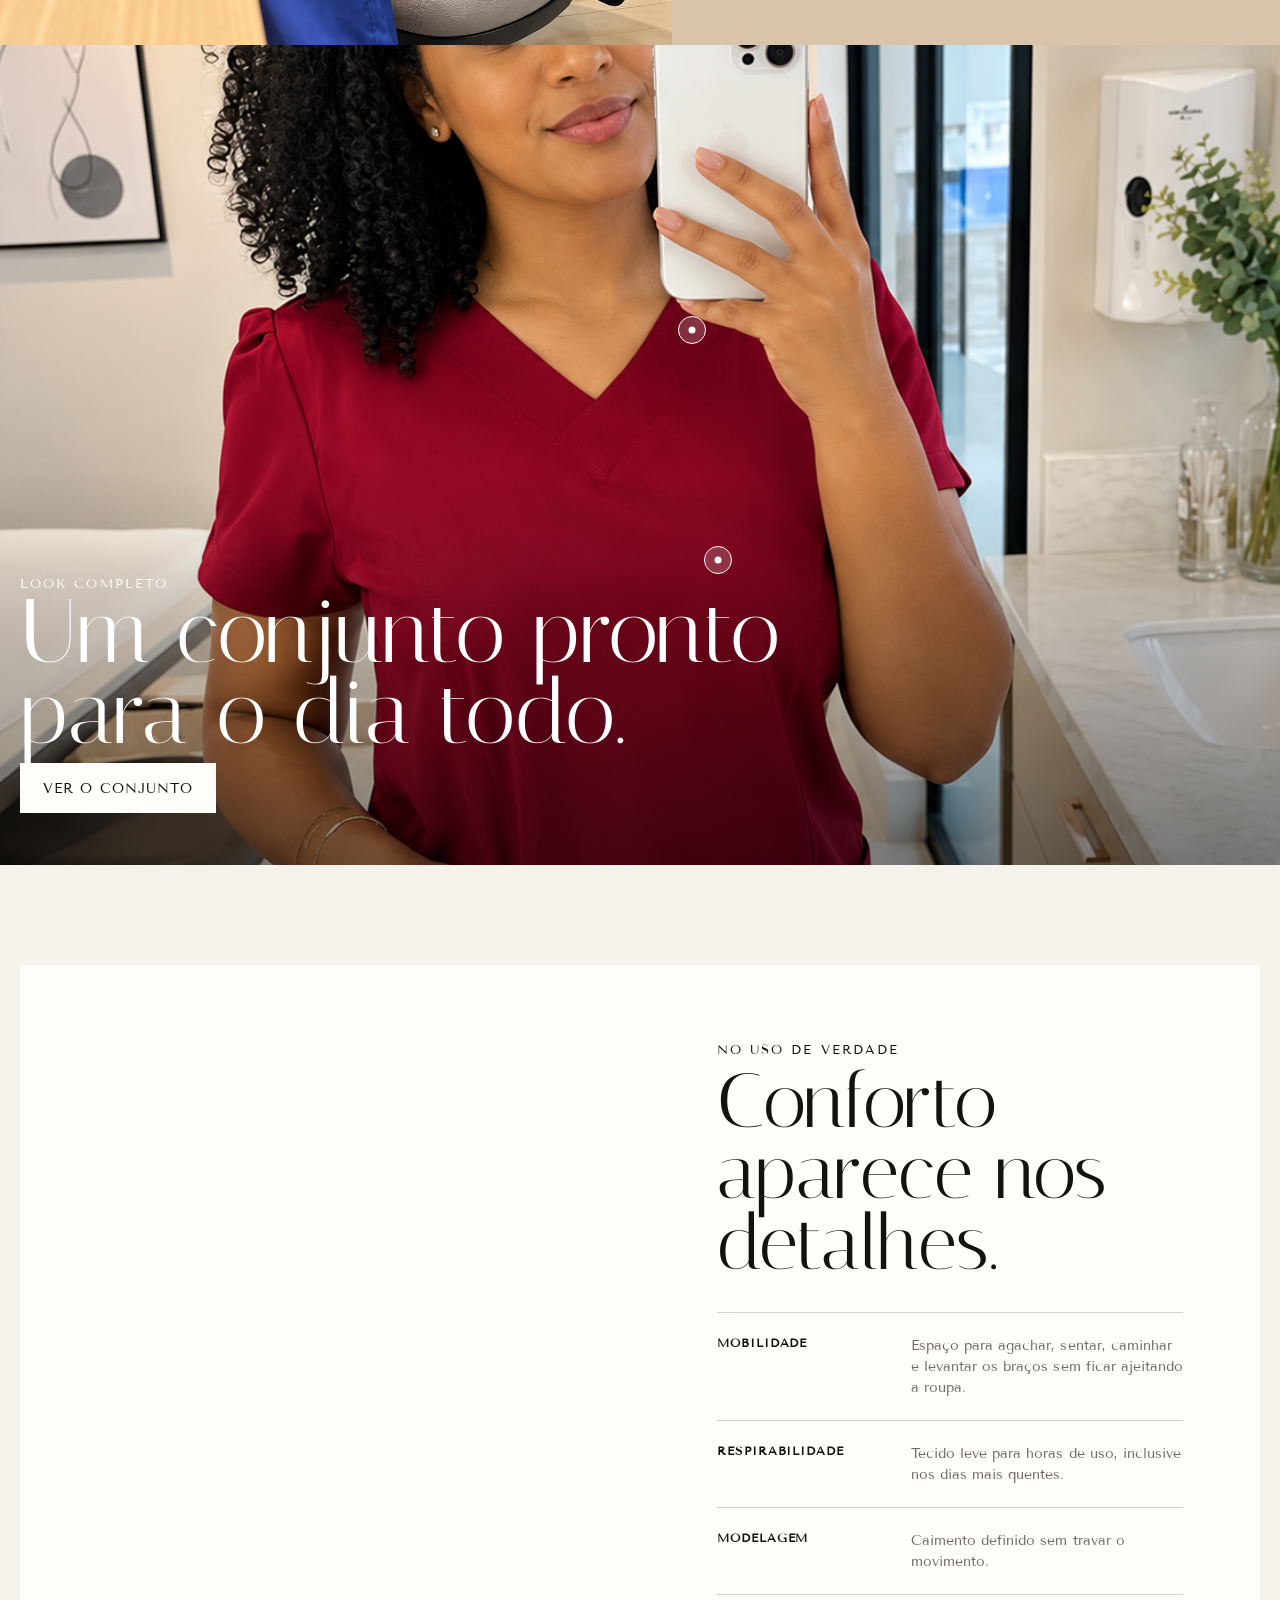
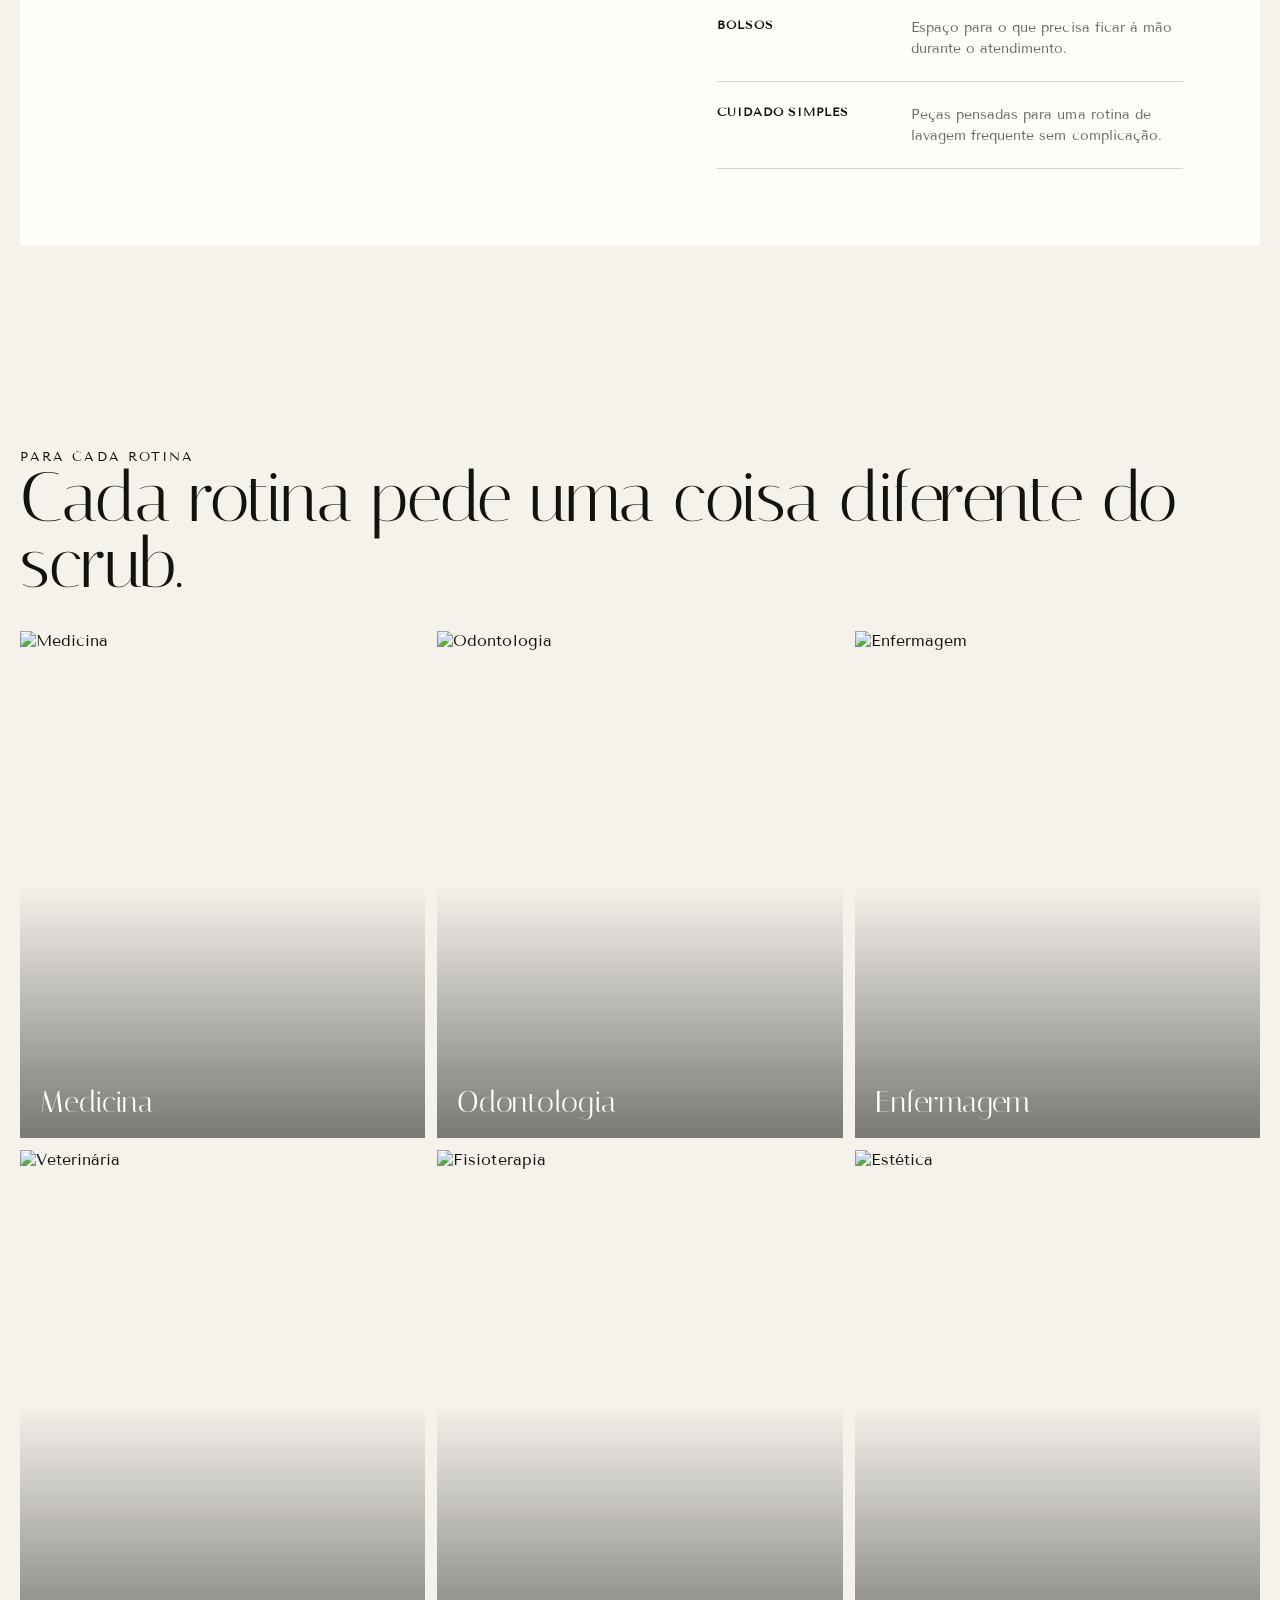
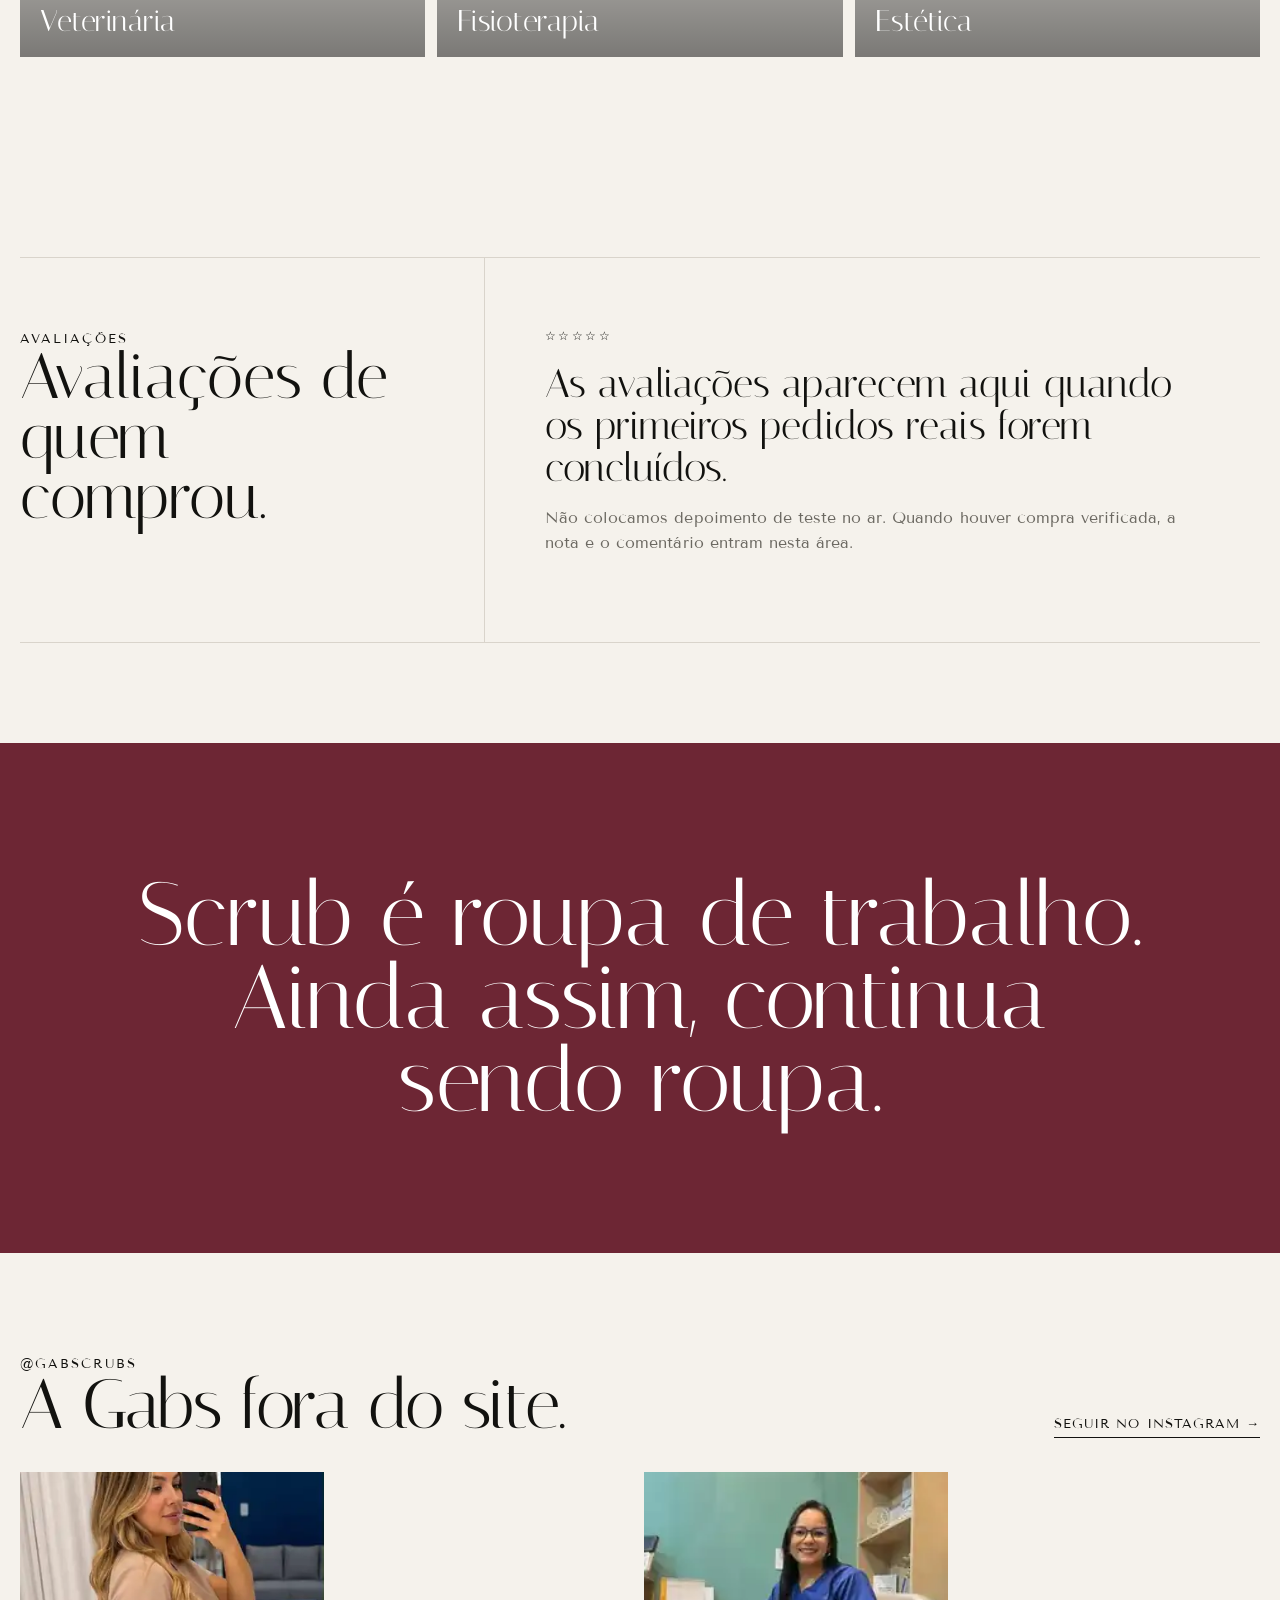
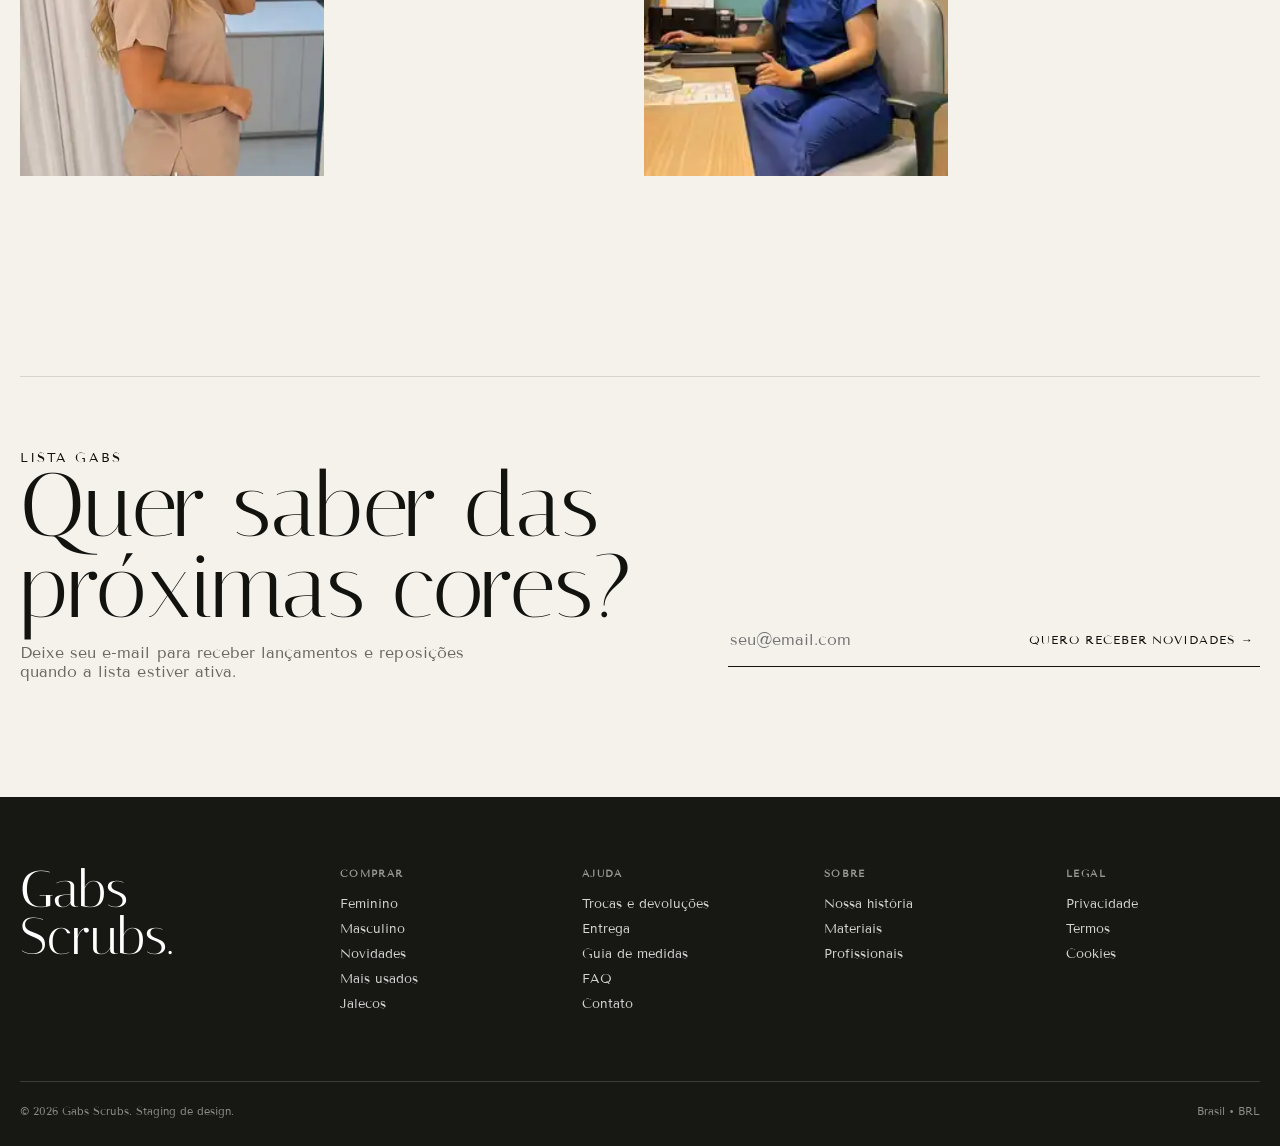
==== commit eb48fc62: "Publish lossless HQ Gabs photography" ====
--- a/gabs-scrubs/index.html
+++ b/gabs-scrubs/index.html
@@ -4,6 +4,7 @@
 <meta property="og:title" content="Gabs Scrubs"><meta property="og:description" content="Scrubs com linguagem de moda."><meta property="og:type" content="website">
 <link rel="preconnect" href="https://fonts.googleapis.com"><link rel="preconnect" href="https://fonts.gstatic.com" crossorigin><link href="https://fonts.googleapis.com/css2?family=Cormorant+Garamond:wght@400;500;600;700&display=swap" rel="stylesheet">
 <link rel="stylesheet" href="styles.css">
+<link rel="preload" as="image" href="assets/gabs-hq/hero-beige-mirror-v2.png" fetchpriority="high">
 <style>
 body{font-family:'Cormorant Garamond',Georgia,serif}
 .logo-word,.nav>a,.nav-dropdown>button,.btn,.eyebrow,.link-arrow,.section-kicker,.product-name,.price,.fit,.installments,.tile-copy span,.color-family span,.tech-item,.footer-col,.footer-bottom,.newsletter-form,.form-note,.drawer,.search-panel{font-family:'Cormorant Garamond',Georgia,serif}
@@ -51,45 +52,39 @@
 <div class="announcement">STAGING • experiência visual e funcional antes da conexão do catálogo real</div>
 <header class="site-header"><div class="container header-inner">
   <a class="logo" href="index.html"><span class="logo-mark">G</span><span class="logo-word">GABS SCRUBS</span></a>
-  <nav class="nav" aria-label="Principal"><a href="feminino.html">Novidades</a><div class="nav-dropdown"><button>Feminino</button><div class="mega-menu"><div class="container mega-grid"><div class="mega-col"><h4>Comprar</h4><a href="feminino.html">Scrubs</a><a href="feminino.html">Tops</a><a href="feminino.html">Calças</a><a href="feminino.html">Conjuntos</a><a href="feminino.html">Jalecos</a></div><div class="mega-col"><h4>Por modelagem</h4><a href="feminino.html">Slim</a><a href="feminino.html">Straight</a><a href="feminino.html">Relaxed</a></div><div class="mega-col"><h4>Por cor</h4><div class="mega-swatches"><span class="mega-swatch" style="background:#171717"></span><span class="mega-swatch" style="background:#233244"></span><span class="mega-swatch" style="background:#889886"></span><span class="mega-swatch" style="background:#6d2634"></span><span class="mega-swatch" style="background:#c9ad86"></span></div></div><a class="mega-feature" href="feminino.html"><img src="https://images.unsplash.com/photo-1666887360684-8082fc98ebd2?auto=format&fit=crop&q=80&w=900" alt="Profissional usando scrub"><span>Ver coleção feminina →</span></a></div></div></div><a href="masculino.html">Masculino</a><a href="#conjuntos">Conjuntos</a><a href="#cores">Cores</a><a href="#mais-usados">Mais vendidos</a></nav>
+  <nav class="nav" aria-label="Principal"><a href="feminino.html">Novidades</a><div class="nav-dropdown"><button>Feminino</button><div class="mega-menu"><div class="container mega-grid"><div class="mega-col"><h4>Comprar</h4><a href="feminino.html">Scrubs</a><a href="feminino.html">Tops</a><a href="feminino.html">Calças</a><a href="feminino.html">Conjuntos</a><a href="feminino.html">Jalecos</a></div><div class="mega-col"><h4>Por modelagem</h4><a href="feminino.html">Slim</a><a href="feminino.html">Straight</a><a href="feminino.html">Relaxed</a></div><div class="mega-col"><h4>Por cor</h4><div class="mega-swatches"><span class="mega-swatch" style="background:#171717"></span><span class="mega-swatch" style="background:#233244"></span><span class="mega-swatch" style="background:#889886"></span><span class="mega-swatch" style="background:#6d2634"></span><span class="mega-swatch" style="background:#c9ad86"></span></div></div><a class="mega-feature" href="feminino.html"><img src="assets/gabs-hq/hero-beige-mirror-v2.png" alt="Profissional usando scrub"><span>Ver coleção feminina →</span></a></div></div></div><a href="masculino.html">Masculino</a><a href="#conjuntos">Conjuntos</a><a href="#cores">Cores</a><a href="#mais-usados">Mais vendidos</a></nav>
   <div class="header-actions"><button class="icon-btn mobile-menu-btn" id="mobile-menu-open" aria-label="Menu"></button><button class="icon-btn search-open" aria-label="Buscar"></button><button class="icon-btn account" aria-label="Conta"></button><button class="icon-btn wishlist" aria-label="Favoritos"></button><button class="icon-btn cart-open" aria-label="Sacola"></button></div>
 </div></header>
 <script>document.addEventListener('DOMContentLoaded',()=>{const acts=document.querySelectorAll('.header-actions .icon-btn'); acts.forEach(b=>{if(b.classList.contains('search-open'))b.innerHTML=icon('search'); else if(b.classList.contains('account'))b.innerHTML=icon('user'); else if(b.classList.contains('wishlist'))b.innerHTML=icon('heart')+'<span class="badge wish-badge">0</span>'; else if(b.classList.contains('cart-open'))b.innerHTML=icon('bag')+'<span class="badge cart-badge">0</span>'; else if(b.classList.contains('mobile-menu-btn'))b.innerHTML=icon('menu');});});</script>
 
 <main>
 <section class="hero-marquee" aria-label="Campanha Gabs Scrubs">
-  <div class="hero-marquee-track" aria-hidden="true">
-    <figure class="hero-model"><img src="https://images.unsplash.com/photo-1666887360684-8082fc98ebd2?auto=format&fit=crop&q=88&w=1100" alt=""></figure>
-    <figure class="hero-model"><img src="https://images.unsplash.com/photo-1765896387398-1e1ae8d2eb85?auto=format&fit=crop&q=88&w=1100" alt=""></figure>
-    <figure class="hero-model"><img src="https://images.unsplash.com/photo-1642976482503-3f67b345dbac?auto=format&fit=crop&q=88&w=1100" alt=""></figure>
-    <figure class="hero-model"><img src="https://images.unsplash.com/photo-1769072610024-5b8a50f05c73?auto=format&fit=crop&q=88&w=1100" alt=""></figure>
-    <figure class="hero-model"><img src="https://images.unsplash.com/photo-1631217868264-e5b90bb7e133?auto=format&fit=crop&q=88&w=1100" alt=""></figure>
-    <figure class="hero-model"><img src="https://images.unsplash.com/photo-1588776814546-daab30f310ce?auto=format&fit=crop&q=88&w=1100" alt=""></figure>
-    <figure class="hero-model"><img src="https://images.unsplash.com/photo-1666887360684-8082fc98ebd2?auto=format&fit=crop&q=88&w=1100" alt=""></figure>
-    <figure class="hero-model"><img src="https://images.unsplash.com/photo-1765896387398-1e1ae8d2eb85?auto=format&fit=crop&q=88&w=1100" alt=""></figure>
-    <figure class="hero-model"><img src="https://images.unsplash.com/photo-1642976482503-3f67b345dbac?auto=format&fit=crop&q=88&w=1100" alt=""></figure>
-    <figure class="hero-model"><img src="https://images.unsplash.com/photo-1769072610024-5b8a50f05c73?auto=format&fit=crop&q=88&w=1100" alt=""></figure>
-    <figure class="hero-model"><img src="https://images.unsplash.com/photo-1631217868264-e5b90bb7e133?auto=format&fit=crop&q=88&w=1100" alt=""></figure>
-    <figure class="hero-model"><img src="https://images.unsplash.com/photo-1588776814546-daab30f310ce?auto=format&fit=crop&q=88&w=1100" alt=""></figure>
+  <div class="hero-marquee-track" aria-label="Galeria da campanha Gabs Scrubs">
+    <figure class="hero-model"><img src="assets/gabs-hq/hero-beige-mirror-v2.png" alt="Profissional usando scrub bege Gabs" width="1122" height="1402" loading="eager" fetchpriority="high" decoding="async"></figure>
+    <figure class="hero-model"><img src="assets/gabs-hq/hero-beige-portrait-v2.png" alt="Profissional usando scrub bege Gabs" width="1122" height="1402" loading="lazy" decoding="async"></figure>
+    <figure class="hero-model"><img src="assets/gabs-hq/hero-red-v2.png" alt="Profissional usando scrub vermelho Gabs" width="1122" height="1402" loading="lazy" decoding="async"></figure>
+    <figure class="hero-model"><img src="assets/gabs-hq/hero-blue-client-v2.png" alt="Profissional usando scrub azul Gabs no trabalho" width="1122" height="1402" loading="lazy" decoding="async"></figure>
+    <figure class="hero-model"><img src="assets/gabs-hq/hero-team-navy-v2.png" alt="Equipe usando scrubs marinho Gabs" width="1122" height="1402" loading="lazy" decoding="async"></figure>
+    <figure class="hero-model"><img src="assets/gabs-hq/detail-sleeve-v2.png" alt="Detalhe de manga e acabamento do scrub Gabs" width="1122" height="1402" loading="lazy" decoding="async"></figure>
   </div>
   <div class="hero-marquee-copy"><div class="container"><span class="eyebrow">Gabs Scrubs / 2026</span><h1>Feito para quem não para.</h1><p>Scrubs com caimento, conforto e presença. Para trabalhar sério sem abrir mão de vestir bem.</p><div class="hero-actions"><a class="btn light" href="feminino.html">Comprar feminino</a><a class="btn ghost-light" href="masculino.html">Comprar masculino</a></div></div></div>
 </section>
 
 <section class="section" id="conjuntos"><div class="container"><div class="section-head"><div><span class="eyebrow">Escolha por categoria</span><h2 class="section-title">Sua rotina, seu corte.</h2></div><p class="section-kicker">Menos “uniforme”. Mais roupa de trabalho com intenção: proporção, cor, mobilidade e acabamento.</p></div><div class="categories">
-<a class="category-tile" href="feminino.html"><img src="https://images.unsplash.com/photo-1765896387398-1e1ae8d2eb85?auto=format&fit=crop&q=86&w=1200" alt="Scrubs femininos"><div class="tile-copy"><h3>Feminino</h3><span>Ver coleção →</span></div></a>
-<a class="category-tile" href="masculino.html"><img src="https://images.unsplash.com/photo-1642976482503-3f67b345dbac?auto=format&fit=crop&q=86&w=1200" alt="Scrubs masculinos"><div class="tile-copy"><h3>Masculino</h3><span>Ver coleção →</span></div></a>
-<a class="category-tile wide" href="feminino.html"><img src="https://images.unsplash.com/photo-1769072610024-5b8a50f05c73?auto=format&fit=crop&q=86&w=1800" alt="Profissional usando scrub"><div class="tile-copy"><h3>Conjuntos</h3><span>Pronto para o plantão →</span></div></a>
+<a class="category-tile" href="feminino.html"><img src="assets/gabs-hq/hero-red-v2.png" alt="Scrubs femininos"><div class="tile-copy"><h3>Feminino</h3><span>Ver coleção →</span></div></a>
+<a class="category-tile" href="masculino.html"><img src="assets/gabs-hq/hero-team-navy-v2.png" alt="Scrubs masculinos"><div class="tile-copy"><h3>Masculino</h3><span>Ver coleção →</span></div></a>
+<a class="category-tile wide" href="feminino.html"><img src="assets/gabs-hq/hero-blue-client-v2.png" alt="Profissional usando scrub"><div class="tile-copy"><h3>Conjuntos</h3><span>Pronto para o plantão →</span></div></a>
 </div></div></section>
 
 <section class="section tight" id="mais-usados"><div class="container"><div class="section-head"><div><span class="eyebrow">Seleção Gabs</span><h2 class="section-title">Os mais usados.</h2></div><a class="link-arrow" href="feminino.html">Ver todos →</a></div><div class="product-scroller" id="best-sellers"></div></div></section>
 
 <section class="section color-section" id="cores"><div class="container"><div class="section-head"><div><span class="eyebrow">Shop by color</span><h2 class="section-title">Encontre sua cor.</h2></div><p class="section-kicker">A cor muda a leitura do uniforme. Escolha a família que combina com seu ritmo e com a imagem que você quer levar para o consultório.</p></div><div class="color-grid"><button class="color-family" data-color-family="Stone" style="--family:#aaa59d"><span>Neutros</span></button><button class="color-family" data-color-family="Sand" style="--family:#b3936f"><span>Terrosos</span></button><button class="color-family" data-color-family="Sage" style="--family:#70806c"><span>Verdes</span></button><button class="color-family" data-color-family="Sky" style="--family:#7897a8"><span>Azuis</span></button><button class="color-family" data-color-family="Rose" style="--family:#a77579"><span>Rosas</span></button><button class="color-family" data-color-family="Preto" style="--family:#20201d"><span>Escuros</span></button></div></div></section>
 
-<section class="editorial-split"><div class="editorial-media"><img src="https://images.unsplash.com/photo-1631217868264-e5b90bb7e133?auto=format&fit=crop&q=88&w=1400" alt="Profissional de saúde em atendimento"></div><div class="editorial-copy"><span class="eyebrow">Gabs / Editorial 01</span><h2>Presença também é ferramenta de trabalho.</h2><p>Quando o caimento funciona, você esquece a roupa e foca no que importa. A Gabs trata scrub como vestuário de verdade: com proporção, textura, funcionalidade e linguagem própria.</p><a class="btn outline" href="#manifesto">Conheça a marca</a></div></section>
+<section class="editorial-split"><div class="editorial-media"><img src="assets/gabs-hq/hero-blue-client-v2.png" alt="Profissional de saúde em atendimento"></div><div class="editorial-copy"><span class="eyebrow">Gabs / Editorial 01</span><h2>Presença também é ferramenta de trabalho.</h2><p>Quando o caimento funciona, você esquece a roupa e foca no que importa. A Gabs trata scrub como vestuário de verdade: com proporção, textura, funcionalidade e linguagem própria.</p><a class="btn outline" href="#manifesto">Conheça a marca</a></div></section>
 
-<section class="look"><img src="https://images.unsplash.com/photo-1769072610024-5b8a50f05c73?auto=format&fit=crop&q=90&w=2100" alt="Look completo com scrub"><div class="look-copy"><span class="eyebrow">Shop the look</span><h2>Do primeiro café<br>ao último atendimento.</h2><a class="btn light" href="produto.html?slug=gabs-core-masculino">Comprar o look</a></div><button class="hotspot" style="left:53%;top:33%" aria-label="Ver top"><span class="hotspot-card"><strong>Top Gabs Core</strong><span>R$ 149</span></span></button><button class="hotspot" style="left:55%;top:61%" aria-label="Ver calça"><span class="hotspot-card"><strong>Calça Gabs Core</strong><span>R$ 159</span></span></button></section>
+<section class="look"><img src="assets/gabs-hq/hero-red-v2.png" alt="Look completo com scrub"><div class="look-copy"><span class="eyebrow">Shop the look</span><h2>Do primeiro café<br>ao último atendimento.</h2><a class="btn light" href="produto.html?slug=gabs-core-masculino">Comprar o look</a></div><button class="hotspot" style="left:53%;top:33%" aria-label="Ver top"><span class="hotspot-card"><strong>Top Gabs Core</strong><span>R$ 149</span></span></button><button class="hotspot" style="left:55%;top:61%" aria-label="Ver calça"><span class="hotspot-card"><strong>Calça Gabs Core</strong><span>R$ 159</span></span></button></section>
 
-<section class="section"><div class="container tech"><div class="tech-media"><img src="https://images.unsplash.com/photo-1588776814546-daab30f310ce?auto=format&fit=crop&q=86&w=1200" alt="Detalhes de uso profissional"></div><div class="tech-copy"><span class="eyebrow">Produto, não promessa</span><h2>Detalhes que trabalham junto.</h2><div class="tech-list"><div class="tech-item"><strong>Mobilidade</strong><span>Construção pensada para agachar, alcançar, caminhar e passar horas em movimento.</span></div><div class="tech-item"><strong>Respirabilidade</strong><span>Leveza e conforto térmico para rotinas extensas.</span></div><div class="tech-item"><strong>Modelagem</strong><span>Proporções definidas para vestir bem sem limitar o corpo.</span></div><div class="tech-item"><strong>Bolsos</strong><span>Posicionados para acesso rápido sem poluir o desenho.</span></div><div class="tech-item"><strong>Cuidado simples</strong><span>Materiais preparados para uma rotina de lavagem frequente.</span></div></div></div></div></section>
+<section class="section"><div class="container tech"><div class="tech-media"><img src="assets/gabs-hq/detail-sleeve-v2.png" alt="Detalhes de uso profissional"></div><div class="tech-copy"><span class="eyebrow">Produto, não promessa</span><h2>Detalhes que trabalham junto.</h2><div class="tech-list"><div class="tech-item"><strong>Mobilidade</strong><span>Construção pensada para agachar, alcançar, caminhar e passar horas em movimento.</span></div><div class="tech-item"><strong>Respirabilidade</strong><span>Leveza e conforto térmico para rotinas extensas.</span></div><div class="tech-item"><strong>Modelagem</strong><span>Proporções definidas para vestir bem sem limitar o corpo.</span></div><div class="tech-item"><strong>Bolsos</strong><span>Posicionados para acesso rápido sem poluir o desenho.</span></div><div class="tech-item"><strong>Cuidado simples</strong><span>Materiais preparados para uma rotina de lavagem frequente.</span></div></div></div></div></section>
 
 <section class="section"><div class="container"><div class="section-head"><div><span class="eyebrow">Para cada rotina</span><h2 class="section-title">Profissional não é sinônimo de igual.</h2></div></div><div class="professions"><a class="profession" href="feminino.html"><img src="https://images.unsplash.com/photo-1631217868264-e5b90bb7e133?auto=format&fit=crop&q=80&w=900" alt="Medicina"><span>Medicina</span></a><a class="profession" href="feminino.html"><img src="https://images.unsplash.com/photo-1588776814546-daab30f310ce?auto=format&fit=crop&q=80&w=900" alt="Odontologia"><span>Odontologia</span></a><a class="profession" href="feminino.html"><img src="https://images.unsplash.com/photo-1765896387398-1e1ae8d2eb85?auto=format&fit=crop&q=80&w=900" alt="Enfermagem"><span>Enfermagem</span></a><a class="profession" href="masculino.html"><img src="https://images.unsplash.com/photo-1769072610024-5b8a50f05c73?auto=format&fit=crop&q=80&w=900" alt="Veterinária"><span>Veterinária</span></a><a class="profession" href="feminino.html"><img src="https://images.unsplash.com/photo-1666887360684-8082fc98ebd2?auto=format&fit=crop&q=80&w=900" alt="Fisioterapia"><span>Fisioterapia</span></a><a class="profession" href="feminino.html"><img src="https://images.unsplash.com/photo-1631217868264-e5b90bb7e133?auto=format&fit=crop&q=80&w=900" alt="Estética"><span>Estética</span></a></div></div></section>
 
@@ -97,7 +92,7 @@
 
 <section class="manifesto" id="manifesto"><div class="container"><p>Seu uniforme também pode dizer quem você é.</p></div></section>
 
-<section class="section"><div class="container"><div class="section-head"><div><span class="eyebrow">@gabscrubs</span><h2 class="section-title">Gabs na rotina.</h2></div><a class="link-arrow" href="https://www.instagram.com/gabscrubs" target="_blank" rel="noopener">Seguir no Instagram →</a></div><div class="instagram-grid"><a href="https://www.instagram.com/gabscrubs" target="_blank"><img src="https://images.unsplash.com/photo-1666887360684-8082fc98ebd2?auto=format&fit=crop&q=75&w=700" alt="Comunidade Gabs"></a><a href="https://www.instagram.com/gabscrubs" target="_blank"><img src="https://images.unsplash.com/photo-1765896387398-1e1ae8d2eb85?auto=format&fit=crop&q=75&w=700" alt="Comunidade Gabs"></a><a href="https://www.instagram.com/gabscrubs" target="_blank"><img src="https://images.unsplash.com/photo-1642976482503-3f67b345dbac?auto=format&fit=crop&q=75&w=700" alt="Comunidade Gabs"></a><a href="https://www.instagram.com/gabscrubs" target="_blank"><img src="https://images.unsplash.com/photo-1769072610024-5b8a50f05c73?auto=format&fit=crop&q=75&w=700" alt="Comunidade Gabs"></a></div></div></section>
+<section class="section"><div class="container"><div class="section-head"><div><span class="eyebrow">@gabscrubs</span><h2 class="section-title">Gabs na rotina.</h2></div><a class="link-arrow" href="https://www.instagram.com/gabscrubs" target="_blank" rel="noopener">Seguir no Instagram →</a></div><div class="instagram-grid"><a href="https://www.instagram.com/gabscrubs" target="_blank"><img src="assets/gabs-hq/hero-beige-mirror-v2.png" alt="Comunidade Gabs" loading="lazy" width="1122" height="1402"></a><a href="https://www.instagram.com/gabscrubs" target="_blank"><img src="assets/gabs-hq/hero-beige-portrait-v2.png" alt="Comunidade Gabs" loading="lazy" width="1122" height="1402"></a><a href="https://www.instagram.com/gabscrubs" target="_blank"><img src="assets/gabs-hq/hero-red-v2.png" alt="Comunidade Gabs" loading="lazy" width="1122" height="1402"></a><a href="https://www.instagram.com/gabscrubs" target="_blank"><img src="assets/gabs-hq/hero-blue-client-v2.png" alt="Comunidade Gabs" loading="lazy" width="1122" height="1402"></a></div></div></section>
 
 <section class="section"><div class="container newsletter"><div><span class="eyebrow">Gabs list</span><h2>Antes de todo mundo.</h2><p>Novidades, cores e lançamentos quando a operação de CRM estiver conectada.</p></div><div><form class="newsletter-form" id="newsletter-form"><label class="sr-only" for="newsletter-email">E-mail</label><input id="newsletter-email" type="email" placeholder="seu@email.com" required><button type="submit">Entrar para a lista →</button></form><div class="form-note" id="newsletter-note"></div></div></div></section>
 </main>
